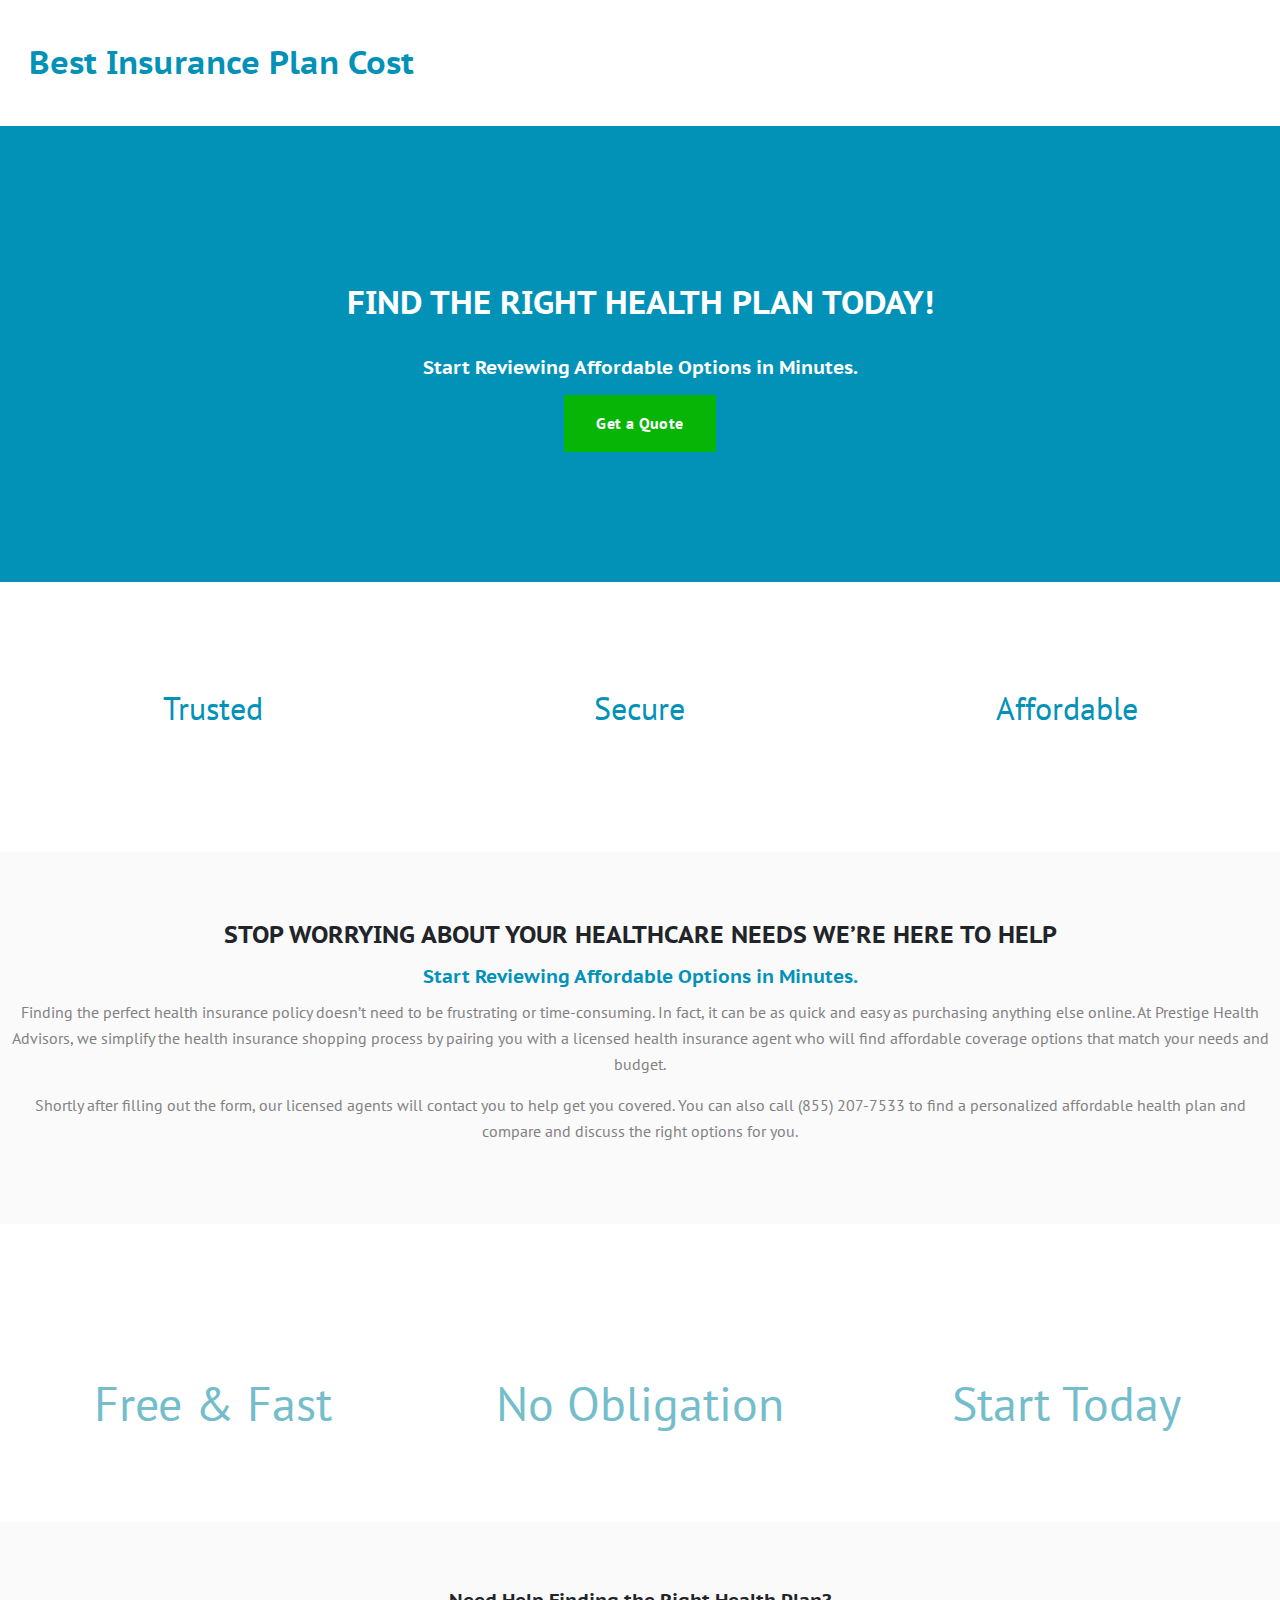
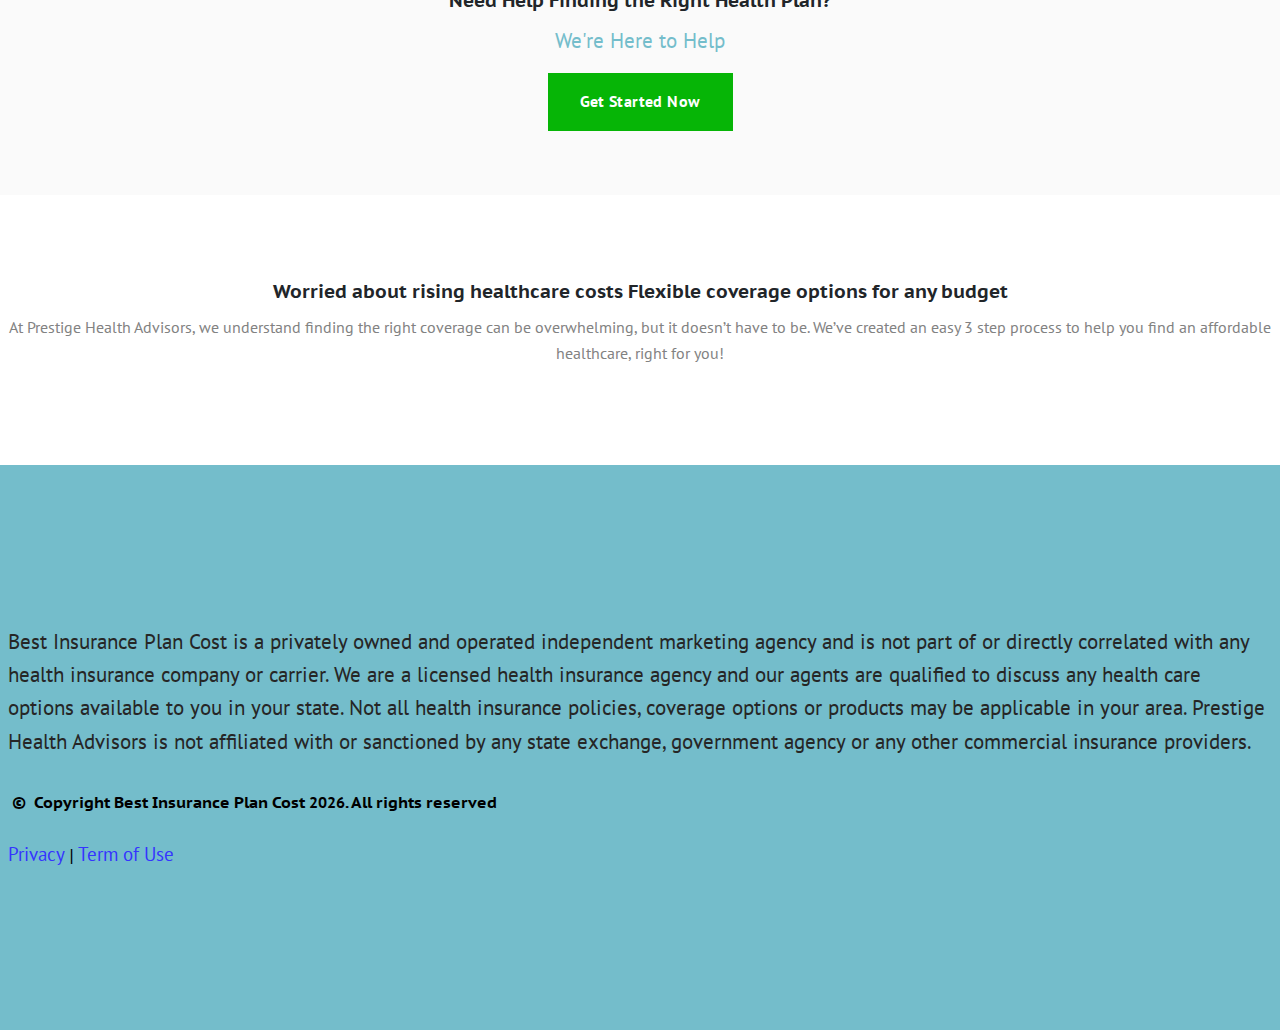
==== index.html @ 2aa94fde "add a new file" ====
<!DOCTYPE html>

<html lang="en">

<head>

    <meta charset="UTF-8">

    <meta name="viewport" content="width=device-width, initial-scale=1.0">

    <meta http-equiv="X-UA-Compatible" content="IE=edge">

    <meta name="author" content="Best Insurance Plan Cost ">

    <meta name="description"
        content="bestinsuranceplancost.com help individuals to find great online insurance quotes an affordable price">

    <title>Best Insurance Plan Cost | Home</title>

    <!-- Google fonts -->
    <link href="https://fonts.googleapis.com/css?family=PT+Sans|PT+Sans+Caption|PT+Serif" rel="stylesheet">

    <!-- Fontawesome -->
    <link rel="stylesheet" href="https://use.fontawesome.com/releases/v5.8.1/css/all.css"
        integrity="sha384-50oBUHEmvpQ+1lW4y57PTFmhCaXp0ML5d60M1M7uH2+nqUivzIebhndOJK28anvf" crossorigin="anonymous">

    <!-- UI3 -->
    <link rel="stylesheet" href="css/ui3-1.0.min.css">

    <!-- Styles -->
    <link rel="stylesheet" href="css/stylesheet.css">

</head>

<body id="site">

    <main id="page">

        <header id="header">
            <nav id="navbar-simple" class="flex-space-between"></nav>
        </header>

        <section class="section padd-128 deep-quaternary text-white">
            <div class="grid set-cols-1">
                <div class="column center-vertical-around min-height-200">
                    <h1>FIND THE RIGHT HEALTH PLAN TODAY!</h1>
                    <h3>Start Reviewing Affordable Options in Minutes.</h3>
                    <a class="button deep-green text-white" href="https://mystifying-hodgkin-910950.netlify.com/">Get a
                        Quote</a>
                </div>
            </div>
        </section>


        <section class="section">
            <div class="grid set-cols-3 text-quaternary">
                <div class="column flex-center 2em"><p><i class="fas fa-handshake"></i> Trusted</p></div>
                <div class="column flex-center 2em"><p><i class="fas fa-lock"></i> Secure</p></div>
                <div class="column flex-center 2em"> <p><i class="fas fa-dollar-sign"></i> Affordable</p></div>
            </div>
        </section>

        <section class="section deep-tertiary padd-64">
            <div class="grid set-cols-3">

                <div class="column fullrow homeheadline">
                    <h2>STOP WORRYING ABOUT YOUR HEALTHCARE NEEDS WE’RE HERE TO HELP</h2>
                    <h3 class="text-quaternary">Start Reviewing Affordable Options in Minutes.</h3>
                    <p class="regular-text">Finding the perfect health insurance policy doesn’t need to be frustrating
                        or time-consuming. In fact, it can be as quick and easy as purchasing anything else online. At
                        Prestige Health Advisors, we simplify the health insurance shopping process by pairing you with
                        a licensed health insurance agent who will find affordable coverage options that match your
                        needs and budget.</p>
                    <p class="regular-text">Shortly after filling out the form, our licensed agents will contact you to
                        help get you covered. You can also call (855) 207-7533 to find a personalized affordable health
                        plan and compare and discuss the right options for you.</p>
                </div>

            </div>
        </section>

        <section class="section">
            <div class="grid set-cols-3 text-primary">

                <div class="column center-vertical-between 3em"><p><i class="fas fa-hand-holding-usd"></i> <br> Free & Fast</p></div>
                <div class="column center-vertical-between 3em"><p><i class="far fa-thumbs-up"></i> <br> No Obligation </p></div>
                <div class="column center-vertical-between 3em"><p><i class="fas fa-calendar-alt"></i> <br> Start Today </p></div>

            </div>
        </section>



        <section class="section deep-tertiary">
            <div class="grid">
                <div class="column center-vertical-between">
                    <h3>Need Help Finding the Right Health Plan?</h3>
                    <p class="lead-text text-primary">We're Here to Help</p>
                    <a class="button deep-green text-white" href="https://mystifying-hodgkin-910950.netlify.com/">Get
                        Started Now</a>
                </div>
            </div>
        </section>


        <section class="section">
            <div class="grid">
                <div class="column center-vertical-between">
                    <h3>Worried about rising healthcare costs
                        Flexible coverage options for any budget</h3>
                    <p class="regular-text">At Prestige Health Advisors, we understand finding the right coverage can be
                        overwhelming, but it doesn’t have to be. We’ve created an easy 3 step process to help you find
                        an affordable healthcare, right for you!</p>
                </div>
            </div>
        </section>

    </main>

    <footer class="deep-primary">
        <div id="footer"></div>
    </footer>

    <script src="js/app.js"></script>

</body>

</html>
---- css/ui3-1.0.min.css ----
@import url('default.css');



:root {
    --primary: #0522ff;
    --secondary: #262626;
    --tertiary: #fafafa;
    --quaternary: #bbbbbb;

	--border: #d8d8d8;
	--outline: #0a95ff97;
    --shadow: 0 1px 3px rgba(0, 0, 0, 0.12), 0 1px 2px rgba(0, 0, 0, 0.24);

    --dark-trans: #000;
    --dark-trans: rgb(0, 0, 0.99);
    --dark-trans: rgba(0, 0, 0, 0.75);
    --light-trans: #fff;
    --light-trans: rgb(255, 255, 255);
    --light-trans: rgba(255, 255, 255, 0.75);

    --text-dark: #000;
    --text-color: #2b2b2b;
    --text-light: #6a6a6a;

    --lightgray: #838383;
    --darkgray: #8C8C8C;

    --gray: gray;
    --black: black;
    --white: white;
    --silver: silver;
    --red: red;
    --green: rgb(6, 181, 6);
    --blue: blue;
    --orange: orange;
    --yellow: yellow;
    --indigo: indigo;
    --fuchsia: fuchsia;
    --cyan: cyan;
    --aqua: aqua;
    --aquamarine: aquamarine;

    --pt-sans: 'PT Sans', sans-serif;
    --pt-sans-caption: 'PT Sans Caption', sans-serif;

    --page-max-width: 1024px;

    --seo-page-title-color:#000;

    --header-background:#fafafa;
    --header-text-color:#000;
    --navbar-background::#fafafa;
    --navbar-text-color:#000;
    --footer-background::#fafafa;
	--footer-text-color:#000;
	
}



*,
*::after,
*::before {
    -webkit-box-sizing: border-box;
    box-sizing: border-box;
}

html {
    font-size: 16px;
    font-family: sans-serif;
    line-height: 1.15;
    -webkit-text-size-adjust: 100%;
    -ms-text-size-adjust: 100%;
    -ms-overflow-style: scrollbar;
    overflow-x: hidden;
    -webkit-tap-highlight-color: transparent;
}

body {
    margin: 0;
    padding: 0;
    line-height: 1.6;
    font-weight: 100;
    text-rendering: optimizeLegibility;
    -webkit-font-smoothing: antialiased;
    -moz-osx-font-smoothing: grayscale;
}

p,
a,
ul,
li,
span {
    font-family: var(--pt-sans)!important;
}

h1,
h2,
h3,
h4,
h5,
h6 {
    font-family: var(--pt-sans-caption)!important;
}

img {
    max-width: 100%;
    height: auto;
}

a {
    color: #3434ff;
    font-size: 1.2em;
}

a:hover {
    opacity: 0.7;
    text-decoration: none !important;
}

ul {
    margin: 0;
    padding: 0;
    list-style: none;
}

a.brand ,
a.brand > * {
    color:var(--primary) !important;
}




.band span {
	padding: 0;
	margin: 0;
	line-height:56px !important; 
}

.band {
	max-width: var(--page-max-width);
	margin: auto;
	width: 100% !important;
}



[class*="deep-img"],
[class*="deep-both"] {
    height: 100%;
    background-repeat: no-repeat;
    background-size: cover;
    background-position: right center;

    --bg-gradient-1: #0F2027;
    --bg-gradient-1: -webkit-linear-gradient(to right, rgba(44, 83, 100, 0.55), rgba(32, 58, 67, 0.52), rgba(15, 32, 39, 0.54));
    --bg-gradient-1: linear-gradient(to right, rgba(44, 83, 100, 0.53), rgba(32, 58, 67, 0.53), rgba(15, 32, 39, 0.56));

    --bg-gradient-2: #000000;
    --bg-gradient-2: -webkit-linear-gradient(to right, rgba(15, 155, 15, 0.63), rgba(0, 0, 0, 0.34));
    --bg-gradient-2: linear-gradient(to right, rgba(15, 155, 15, 0.63), rgba(0, 0, 0, 0.61));

    --bg-gradient-3: #44A08D;
    --bg-gradient-3: -webkit-linear-gradient(to right, rgba(9, 54, 55, 0.66), rgba(68, 160, 141, 0.44));
    --bg-gradient-3: linear-gradient(to right, rgba(9, 54, 55, 0.58), rgba(68, 160, 141, 0.63));

    --bg-gradient-4: #c21500;
    --bg-gradient-4: -webkit-linear-gradient(to right, rgba(255, 197, 0, 0.62), rgba(194, 21, 0, 0.54));
    --bg-gradient-4: linear-gradient(to right, rgba(255, 197, 0, 0.61), rgba(194, 21, 0, 0.59));

    --bg-gradient-5: #4776E6;
    --bg-gradient-5: -webkit-linear-gradient(to right, rgba(142, 84, 233, 0.6), rgba(71, 118, 230, 0.56));
    --bg-gradient-5: linear-gradient(to right, rgba(142, 84, 233, 0.6), rgba(71, 118, 230, 0.58));

    --bg-gradient-6: #0F2027;
    --bg-gradient-6: -webkit-linear-gradient(to right, rgba(6, 54, 80, 0.72), rgba(10, 72, 48, 0.7), rgba(5, 28, 80, 0.77));
    --bg-gradient-6: linear-gradient(to right, rgba(14, 50, 85, 0.78), rgba(8, 92, 69, 0.81), rgba(18, 19, 25, 0.72));

    --bg-gradient-7: #000;
    --bg-gradient-7: -webkit-linear-gradient(to right, rgba(0, 0, 0, 0.72), rgba(1, 7, 10, 0.71), rgba(0, 0, 0, 0.77));
    --bg-gradient-7: linear-gradient(to right, rgba(0, 1, 2, 0.78), rgba(0, 0, 0, 0.81), rgba(5, 6, 13, 0.72));

}








[class*="cmp"].layout-start {
    /* border: 2px solid red; */
    --insert-align-items: start;
}


[class*="cmp"][class*="center-items"] {
    --insert-display: flex;
    --insert-justify-content: center;
    --insert-align-items: center;
    --insert-flex-direction: column;
    --insert-text-align: center;
}


[class*="cmp"][class*="menu-start"] {
    --insert-display: flex;
    --insert-justify-content: start;
    --insert-align-items: start;
    --insert-flex-direction: row;
	--insert-text-align: start;
	--insert-width: 100%;
	--a-margin: 8px;
}




[class*="flex"] {
	display: flex;
	align-items: center;
}


[class*="center-around"] {
	justify-content: space-around;
	align-items: center;
}
[class*="center-between"] {
	justify-content: space-between;
	align-items: center;
}
[class*="start-around"] {
	justify-content: space-around;
	align-items: start;
}
[class*="start-between"] {
	justify-content: space-between;
	align-items: start;
}




[class*="space-around"] {
    justify-content: space-around;
}
[class*="space-between"] {
    justify-content: space-between;
}






.start-vertical-around {
    display: -webkit-box;
    display: -ms-flexbox;
    display: flex;
	justify-content: space-around;
	align-items: flex-start;
    flex-direction: column;
}
.start-vertical-between {
    display: -webkit-box;
    display: -ms-flexbox;
    display: flex;
	justify-content: space-between;
	align-items: flex-start;
    flex-direction: column;
}
.center-vertical-between {
    display: -webkit-box;
    display: -ms-flexbox;
	display: flex;
	justify-content: space-between;
	align-items: center;
	flex-direction: column;
	text-align: center;
}
.center-vertical-around {
    display: -webkit-box;
    display: -ms-flexbox;
    display: flex;
	justify-content: space-around;
	align-items: center;
	flex-direction: column;
	text-align: center;
}


.max-vertical-between {
    display: -webkit-box;
    display: -ms-flexbox;
    display: flex;
    -webkit-box-pack: justify;
    -ms-flex-pack: justify;
    justify-content: space-between;
    -webkit-box-align: center;
    -ms-flex-align: center;
    align-items: center;
    -webkit-box-orient: vertical;
    -webkit-box-direction: normal;
    -ms-flex-direction: column;
    flex-direction: column;
    height: 100%;
    width: 100%;
    max-width: 100%;
}









.min-height-100 {
    min-height:100px !important;
}
.min-height-200 {
    min-height:200px !important;
}
.min-height-300 {
    min-height:300px !important;
}




[class*="gallery"] {
    display: grid !important;
}
[class*="gallery"][class*="2"] {
    grid-gap: 0.5em !important;
    grid-template-columns: 1fr 1fr !important;
}



/* header */
#header {
	background: var(--header-background)!important;
	display: -webkit-box;
	display: -ms-flexbox;
	display: flex;
	-webkit-box-pack: center;
	-ms-flex-pack: center;
	justify-content: center;
	-webkit-box-align: center;
	-ms-flex-align: center;
	align-items: center;

}
#header p,
#header i,
#header span,
#header h1,
#header h2,
#header h3,
#header h4{
	color:var(--header-text-color)!important;
}











/*
main classes
------------------------------------------------------------------------*/

[class*="section"] {
	margin: auto;
	padding: 64px 0px;
	height: 100%;
	width: 100%;
	max-width: 100%;
	display: -webkit-box;
	display: -ms-flexbox;
	display: flex;
	-webkit-box-pack: center;
	-ms-flex-pack: center;
	justify-content: center;
	-webkit-box-align: center;
	-ms-flex-align: center;
	align-items: center;
	min-height: 30vh;

}


[class*="section"].reset {
	margin: auto;
	padding: 32px 0px;
	height: 100%;
	min-height: auto;
	width: 100%;
	max-width: 100%;

}


/*

main classes and subclasses

------------------------------------------------------------------------  */

.padd-0 {
	padding: 0px 0px;
}

.padd-2 {
	padding: 2px 0px;
}

.padd-4 {
	padding: 4px 0px;
}

.padd-8 {
	padding: 8px 0px;
}

.padd-16 {
	padding: 16px 0px;
}

.padd-32 {
	padding: 32px 0px;
}

.padd-48 {
	padding: 48px 0px;
}

.padd-64 {
	padding: 64px 0px;
}

.padd-98 {
	padding: 98px 0px;
}

.padd-128 {
	padding: 128px 0px;
}

.padd-256 {
	padding: 256px 0px;
}


.min-height-100 {
	min-height: 100vh;
}

.min-height-90 {
	min-height: 100vh;
}

.min-height-80 {
	min-height: 80vh;
}

.min-height-70 {
	min-height: 70vh;
}

.min-height-60 {
	min-height: 60vh;
}

.min-height-50 {
	min-height: 50vh;
}


.max-width-768 {
	max-width: 768px;
}




.main-content {
	width: 100%;
	height: 100%;
}

@media only screen and (min-width: 768px) {
	.grid-sidebar {
		width: 100%;
		margin: auto;

		max-width: var(--page-max-width);
		display: grid;
		grid-gap: 32px;
		grid-template-columns: 1fr 300px;
	}

	.sidebar-content-sticky {
		position: -webkit-sticky;
		position: sticky;
		-webkit-box-ordinal-group: 2;
		-ms-flex-order: 1;
		order: 1;
		width: 300px;
		height: 50vh;
		top: 200px;
	}
}




























.menu-list {
    justify-content: space-between;
    display: flex;
    flex-direction: row;
    align-items: center;
    width: 100%;
    margin: auto;
    max-width: var(--page-max-width);
}


.menu-list.display-between {
     justify-content: space-between;
}
.menu-list.display-around {
     justify-content: space-around;
}





/* navbar */
[id*="navbar"] {
	width: 98%;
	margin: auto;
	max-width: var(--page-max-width);
}

[id*="navbar"] {
	padding: 1em;
}

[id*="navbar"] {
    color:var(--navbar-text-color);
}







b {
    font-weight: 800;
}



.seo-title {
    margin: 0;
    color:var(--seo-page-title-color);
    text-align: center;
}

.connect{
	opacity: 0;
	width: 0;
	height: 0;
	padding: 0;
	margin: 0;
}










.padding-16 {
    padding: 16px!important;
}
.padding-32 {
    padding: 32px!important;
}
.padding-64 {
    padding: 64px!important;
}
.padding-128 {
    padding: 128px!important;
}







.labels {
    border-radius: 8px;
    padding: 32px;
    border: 1px solid var(--border);
}











.headline {
    margin-bottom: 2em;
    text-align: center;
    grid-column: 1 / -1;
}



.is-fixed {
    background-attachment: fixed;
}




.title,
.fullrow {
    text-align: center;
    grid-column: 1 / -1;
}




.flex {
    display: -webkit-box;
    display: -ms-flexbox;
    display: flex;
}

.flex-center {
    display: -webkit-box;
    display: -ms-flexbox;
    display: flex;
    -webkit-box-pack: center;
    -ms-flex-pack: center;
    justify-content: center;
    -webkit-box-align: center;
    -ms-flex-align: center;
    align-items: center;
}





/* typography */

.lead-text {
font-weight: 300;
font-size: 1.3em;
color:#262626;
}
.regular-text {
	font-weight: 300;
	font-size: 1em;	
	color:#828282;
}

.text-center {
    text-align: center !important;
}
[class*="1em"] {
    font-size: 1em;
}

[class*="2em"] {
    font-size: 2em;
}

[class*="3em"] {
    font-size: 3em;
}

[class*="4em"] {
    font-size: 4em;
}

[class*="5em"] {
    font-size: 5em;
}

[class*="6em"] {
    font-size: 6em;
}

[class*="7em"] {
    font-size: 7em;
}

[class*="8em"] {
    font-size: 8em;
}




.listing {
    width: 100%;
}


.text-white {
    color: #fff !important;
}

.text-black {
    color: #000 !important;
}

.text-primary {
    color: var(--primary) !important;
}
.text-secondary {
    color: var(--secondary) !important;
}
.text-tertiary {
    color: var(--tertiary) !important;
}

.text-quaternary {
    color: var(--quaternary) !important;
}







/* footer */
footer {
    padding: 32px 0px;
    color: #000;
    background: var(--footer-background);

}
#footer {
	padding: 128px 0px;
    margin: auto;
    max-width: var(--page-max-width);
    color:var(--footer-text-color);
    width: 100%;
}

#footer h5 {
    margin: 16px 0;
    color:var(--footer-text-color);
    opacity: 9;
}

#footer ul.menu-list[class*="column"] {
    --insert-padding:1028px !important;
}

#footer ul.menu-list {
    max-width: var(--page-max-width);
    margin: 0;
    display: -webkit-box !important;
    display: -ms-flexbox !important;
    display: flex;
    width: 100%;
    grid-column: 1 / -1;
    -webkit-box-pack: justify;
    -ms-flex-pack: justify;
    -webkit-box-align: center;
    -ms-flex-align: center;
    align-items: center;
    justify-content: space-between;
}
#year {
    font-size: 16px;
    color:var(--footer-text-color);
}
*.copyright {
    font-size: 16px!important;
    color:var(--footer-text-color) !important;
}
*.copyright:before {
    font-size: 16px!important;
    color:var(--footer-text-color) !important;
    margin: 4px;
    content: ' \00A9'!important;
}









.deep-primary {
    background: var(--primary)!important;
}

.deep-secondary {
    background: var(--secondary)!important;
}

.deep-tertiary {
    background: var(--tertiary)!important;
}

.deep-quaternary {
    background: var(--quaternary)!important;
}

.deep-border {
    background: var(--border)!important;
}

.deep-gray {
    background: var(--gray)!important;
}

.deep-black {
    background: var(--black)!important;
}

.deep-white {
    background: var(--white)!important;
}

.deep-silver {
    background: var(--silver)!important;
}

.deep-red {
    background: var(--red)!important;
}

.deep-green {
    background: var(--green)!important;
}

.deep-blue {
    background: var(--blue)!important;
}

.deep-orange {
    background: var(--orange)!important;
}

.deep-yellow {
    background: var(--yellow)!important;
}
.deep-cayn {
    background: var(--cayn)!important;
}
.deep-aqua {
    background: var(--aqua)!important;
}
.deep-aquamarine {
    background: var(--aquamarine)!important;
}



[class*="deep-img-"].id {
    background-image: var(--bg-img-1);
}
[class*="deep-both-"].id {
    background-image: var(--bg-gradient-1), var(--bg-img-1);
}
[class*="deep-both"][class*="1"] {
    background-image: var(--bg-gradient-1), url('/img/img1.jpg');
}
[class*="deep-both"][class*="2"]{
    background-image: var(--bg-gradient-1), url('/img/img2.jpg') !important;
}
[class*="deep-both"][class*="3"]{
    background-image: var(--bg-gradient-1),url('/img/img3.jpg')!important;
}

button,
button[type="submit"],
input[type="submit"],
.button {
    line-height: 1.6;
    text-align: center;
    text-decoration: none;
    letter-spacing: 0.4px;
    font-weight: 700;
    font-size: 1em;
    outline: none;
    border: none;
    white-space: normal;
    background: var(--primary);
    color: #262626;
    text-transform: none;
    border-radius: 0;
    padding: 16px 32px;
}



button:hover,
button[type="submit"]:hover,
input[type="submit"]:hover,
.button:hover {
    background: var(--primary);
    opacity: 0.7;;
}

button:hover,
button[type="submit"]:hover,
input[type="submit"]:hover,
.button:hover {
    background: var(--primary);
}

button:active,
button[type="submit"]:active,
input[type="submit"]:active,
.button:active {
    outline: 6px solid var(--outline);
}

.is-large {
    width: 300px;
    margin: auto;
}


.link,
a.link {
    color: var(--primary)!important;
    outline: none;
    text-decoration: none;
}

.link:hover,
a.link:hover {
    outline: none;
    text-decoration: none;

}





[class*="list-format"] {
    display: flex; 
    content: space-around;
    align-items: center;
    flex-direction: column;
    min-height: auto;

    content: ' \2714';
    font-size: 16px;
    color: var(--black);

}

[class*="list-format-1"] {
    content: ' \2022';
}

[class*="list-format-2"] {
    content: ' \229A';
}

[class*="list-format-3"] {
    content: ' \22A1';
}

[class*="list-format-4"] {
    content: ' \25C9';
}

[class*="list-format-5"] {
    content: ' \25C8';
}



[class*="cmp"] ul.list-format,
[class*="cmp"] ul.list-format li {
    width: 100%;
    margin: 0;
    padding: 0;
    list-style: none;
}
[class*="cmp"] ul[class*="list-format"] li > *:before {
    content: ' \25C8';
    font-size: 1em;
    color: var(--primary);
    margin: 0px 6px 0px;
}






[class*="cmp"] {
    color: var(--insert-color);
    background: var(--insert-background) ;
    border: var(--insert-border);
    border-radius: var(--insert-border-radius);
    display: var(--insert-display);
    -webkit-box-pack: var(--insert-justify-content);
    -ms-flex-pack: var(--insert-justify-content);
    justify-content: var(--insert-justify-content);
    -webkit-box-align: var(--insert-align-items);
    -ms-flex-align: var(--insert-align-items);
    align-items: var(--insert-align-items);
    -ms-flex-item-align: var(--insert-align-self);
    align-self: var(--insert-align-self);
    -webkit-box-orient: vertical;
    -webkit-box-direction: normal;
    -ms-flex-direction: var(--insert-flex-direction);
    flex-direction: var(--insert-flex-direction);
    padding: var(--insert-padding);
    margin: var(--insert-margin);
    line-height: var(--insert-line-height);
    width: var(--insert-width);
    min-width: var(--insert-min-width);
    max-width: var(--insert-max-width);
    height: var(--insert-height);
    min-height: var(--insert-min-height);
    max-height: var(--insert-max-height);
    font-family: var(--insert-font-family);
    font-size: var(--insert-font-size);
    font-weight: var(--insert-font-weight);
    text-align: var(--insert-text-align);
    text-transform: var(--insert-text-transform);
    text-shadow: var(--insert-text-shadow);
    letter-spacing: var(--insert-letter-spacing);
    -webkit-box-shadow: var(--insert-box-shadow);
    box-shadow: var(--insert-box-shadow);

    --insert-color: inherit;
    --insert-background: inherit;
    --insert-border: inherit;
    --insert-border-radius: inherit;

    --insert-display: flex;
    --insert-justify-content:center;
    --insert-align-items: center;
    --insert-flex-direction: column;

    --insert-padding: inherit;
    --insert-margin: auto;
    --insert-line-height: inherit;
    --insert-width: inherit;
    --insert-max-width: 100%;
    --insert-min-width: inherit;
    --insert-height: auto;
    --insert-min-height: 100px;
    --insert-max-height: inherit;
    --insert-box-shadow: inherit;

    --insert-font-family: inherit;
    --insert-font-weight: inherit;
    --insert-text-align: inherit;
    --insert-text-transform: inherit;
    --insert-letter-spacing: inherit;

    --h1-color: inherit;
    --h1-padding: inherit;
    --h2-margin: 0px 0px 64px;
    --h1-line-height: 1.4;
    --h1-font-family: inherit;
    --h1-font-weight: 600;
    --h1-text-align: inherit;
    --h1-text-transform: inherit;
    --h1-text-shadow: inherit;
    --h1-letter-spacing: inherit;

    --h2-color: inherit;
    --h2-padding: inherit;
    --h2-margin: 0px 0px 8px;
    --h2-line-height: 1.4;
    --h2-font-family: inherit;
    --h2-font-weight: 400;
    --h2-text-align: inherit;
    --h2-text-transform: inherit;
    --h2-text-shadow: inherit;
    --h2-letter-spacing: inherit;

    --h3-color: inherit;
    --h3-padding: inherit;
    --h3-margin: inherit;
    --h3-line-height: 1.3;
    --h3-font-family: inherit;
    --h3-font-weight: inherit;
    --h3-text-align: inherit;
    --h3-text-transform: inherit;
    --h3-text-shadow: inherit;
    --h3-letter-spacing: inherit;

    --h4-display: block;
    --h4-color: inherit;
    --h4-padding: inherit;
    --h4-margin: inherit;
    --h4-line-height: 1.6;
    --h4-font-family: inherit;
    --h4-font-weight: 400;
    --h4-text-align: inherit;
    --h4-text-transform: inherit;
    --h4-text-shadow: inherit;
    --h4-letter-spacing: inherit;

    --h5-color: inherit;
    --h5-padding: inherit;
    --h5-margin: inherit;
    --h5-line-height: 1.6;
    --h5-font-family: inherit;
    --h5-font-weight: 100;
    --h5-text-align: inherit;
    --h5-text-transform: inherit;
    --h5-text-shadow: inherit;
    --h5-letter-spacing: inherit;

    --h6-color: inherit;
    --h6-padding: inherit;
    --h6-margin: inherit;
    --h6-line-height: 1.6;
    --h6-font-family: inherit;
    --h6-font-weight: 800;
    --h6-text-align: inherit;
    --h6-text-transform: inherit;
    --h6-text-shadow: inherit;
    --h6-letter-spacing: inherit;

    --p-color: inherit;
    --p-background: inherit;
    --p-border: inherit;
    --p-border-radius: inherit;
    --p-width: inherit;
    --p-padding: inherit;
    --p-margin: inherit;
    --p-line-height: 1.6;
    --p-font-family: inherit;
    --p-font-weight: 300;
    --p-text-align: inherit;
    --p-text-transform: inherit;
    --p-text-shadow: inherit;
    --p-letter-spacing: inherit;

    --span-color: inherit;
    --span-font-weight: inherit;
    --span-text-transform: inherit;
    --span-text-shadow: inherit;

    --img-object-fit: cover;
    --img-height: auto;
    --img-width: 100%;
    --img-max-width: 100%;
    --img-padding: 0px;
    --img-margin: 0px;
    --img-border: none;
    --img-border-radius: 0px;
    --img-box-shadow: none;

    --fa-color: var(--primary);
    --fa-background: inherit;
    --fa-border: inherit;
    --fa-border-radius: inherit;
    --fa-font-size: 1em;
    --fa-width: 100%;
    --fa-padding: inherit;
    --fa-margin: inherit;
    --fa-order: inherit;
    --fa-text-align: none;
    --fa-text-shadow: none;
    --fa-filter: none;
    --fa-opacity: 1;
    --fa-box-shadow: inherit;
    --fa-text-shadow: inherit;

    --a-margin: inherit;
    --a-line-height: 1;
    --a-color: inherit;
    --a-box-shadow: inherit;

    --list-content: ' \2714';
    --list-color: var(--white);
}

@media all and (min-width: 768px) {
    [class*="cmp"] {
        --insert-max-width: 100%;

    }
}



/*

column

------------------------------------------------------------------------  */
[class*="cmp"] h1 {
    color: var(--h1-color);
    background: var(--h1-background);
    border: var(--h1-border);
    padding: var(--h1-padding);
    margin: var(--h1-margin);
    line-height: var(--h1-line-height);
    font-family: var(--h1-font-family);
    font-size: var(--h1-font-size);
    font-weight: var(--h1-font-weight);
    text-align: var(--h1-text-align);
    text-transform: var(--h1-text-transform);
    text-shadow: var(--h1-text-shadow);
    letter-spacing: var(--h1-letter-spacing);
}

[class*="cmp"] h2 {
    color: var(--h2-color);
    background: var(--h2-background);
    border: var(--h2-border);
    padding: var(--h2-padding);
    margin: var(--h2-margin);
    line-height: var(--h2-line-height);
    font-family: var(--h2-font-family);
    font-size: var(--h2-font-size);
    font-weight: var(--h2-font-weight);
    text-align: var(--h2-text-align);
    text-transform: var(--h2-text-transform);
    text-shadow: var(--h2-text-shadow);
    letter-spacing: var(--h2-letter-spacing);
}

[class*="cmp"] h3 {
    color: var(--h3-color);
    background: var(--h3-background);
    border: var(--h3-border);
    padding: var(--h3-padding);
    margin: var(--h3-margin);
    line-height: var(--h3-line-height);
    font-family: var(--h3-font-family);
    font-size: var(--h3-font-size);
    font-weight: var(--h3-font-weight);
    text-align: var(--h3-text-align);
    text-transform: var(--h3-text-transform);
    text-shadow: var(--h3-text-shadow);
    letter-spacing: var(--h3-letter-spacing);
}

[class*="cmp"] h4 {
    display: var(--h4-display);
    color: var(--h4-color);
    background: var(--h4-background);
    border: var(--h4-border);
    padding: var(--h4-padding);
    margin: var(--h4-margin);
    line-height: var(--h4-line-height);
    font-family: var(--h4-font-family);
    font-size: var(--h4-font-size);
    font-weight: var(--h4-font-weight);
    text-align: var(--h4-text-align);
    text-transform: var(--h4-text-transform);
    text-shadow: var(--h4-text-shadow);
    letter-spacing: var(--h4-letter-spacing);
}

[class*="cmp"] h5 {
    color: var(--h5-color);
    background: var(--h5-background);
    border: var(--h5-border);
    padding: var(--h5-padding);
    margin: var(--h5-margin);
    line-height: var(--h5-line-height);
    font-family: var(--h5-font-family);
    font-size: var(--h5-font-size);
    font-weight: var(--h5-font-weight);
    text-align: var(--h5-text-align);
    text-transform: var(--h5-text-transform);
    text-shadow: var(--h5-text-shadow);
    letter-spacing: var(--h5-letter-spacing);
}

[class*="cmp"] h6 {
    color: var(--h6-color);
    background: var(--h6-background);
    border: var(--h6-border);
    padding: var(--h6-padding);
    margin: var(--h6-margin);
    line-height: var(--h6-line-height);
    font-family: var(--h6-font-family);
    font-size: var(--h6-font-size);
    font-weight: var(--h6-font-weight);
    text-align: var(--h6-text-align);
    text-transform: var(--h6-text-transform);
    text-shadow: var(--h6-text-shadow);
    letter-spacing: var(--h6-letter-spacing);
}

[class*="cmp"] p {
    color: var(--p-color);
    background: var(--p-background);
    border: var(--p-border);
    border-radius: var(--p-border-radius);
    padding: var(--p-padding);
    margin: var(--p-margin);
    width: var(--p-width);
    line-height: var(--p-line-height);
    font-family: var(--p-font-family);
    font-size: var(--p-font-size);
    font-weight: var(--p-font-weight);
    text-align: var(--p-text-align);
    text-transform: var(--p-text-transform);
    text-shadow: var(--p-text-shadow);
    letter-spacing: var(--p-letter-spacing);
}

[class*="cmp"] span {
    color: var(--span-color);
    font-size: var(--span-font-size);
    font-weight: var(--span-font-weight);
    text-transform: var(--span-text-transform);
    text-shadow: var(--span-text-shadow);
}

[class*="cmp"] img {
    -o-object-fit: var(--img-object-fit);
    object-fit: var(--img-object-fit);
    height: var(--img-height);
    width: var(--img-width);
    max-width: var(--img-max-width);
    padding: var(--img-padding);
    margin: var(--img-margin);
    -webkit-box-shadow: var(--img-box-shadow);
    box-shadow: var(--img-box-shadow);
    border: var(--img-border);
    border-radius: var(--img-border-radius);

}

[class*="cmp"] i.fa,
[class*="cmp"] i.fas,
[class*="cmp"] i.far,
[class*="cmp"] i.fab {
    color: var(--fa-color);
    border: var(--fa-border);
    border-radius: var(--fa-border-radius);
    background: var(--fa-background);
    width: var(--fa-width);
    padding: var(--fa-padding);
    margin: var(--fa-margin);
    font-size: var(--fa-font-size);
    -webkit-box-ordinal-group: var(--fa-order);
    -ms-flex-order: var(--fa-order);
    order: var(--fa-order);
    /* text-shadow: var(--fa-text-shadow); */
    text-align: var(--fa-text-align);
    -webkit-filter: var(--fa-filter);
    filter: var(--fa-filter);
    opacity: var(--fa-opacity);
    -webkit-box-shadow: var(--fa-box-shadow);
    box-shadow: var(--fa-box-shadow);
}

[class*="cmp"] a {
    color: var(--a-color);
    margin: var(--a-margin);
    line-height: var(--a-line-height);
    -webkit-box-shadow: var(--a-box-shadow);
    box-shadow: var(--a-box-shadow);
}














/* Utilities */ 
.text-shadow {
	text-shadow: 1px 1px #000;
}

















/*

responsive text code !!!

------------------------------------------------------------------------  */

@media only screen and (max-width: 420px) {
    :root {
        --h1-font-size: 1.8rem !important;
        --h2-font-size: 1.6rem !important;
        --h3-font-size: 1.4rem !important;
        --h4-font-size: 1.2rem !important;
        --h5-font-size: 1rem !important;
        --h5-font-size: 1rem !important;
        --p-font-size: 1.1rem !important;
        --span-font-size: 1rem !important;
    }
}

@media only screen and (min-width: 420px) {
    :root {
        --h1-font-size: 1.8rem !important;
        --h2-font-size: 1.6rem !important;
        --h3-font-size: 1.4rem !important;
        --h4-font-size: 1.2rem !important;
        --h5-font-size: 1rem !important;
        --h6-font-size: 1rem !important;
        --p-font-size: 1.1rem !important;
        --span-font-size: 1rem !important;
    }
}

@media only screen and (min-width: 520px) {
    :root {
        --h1-font-size: 2.2rem !important;
        --h2-font-size: 2rem !important;
        --h3-font-size: 1.8rem !important;
        --h4-font-size: 1.6rem !important;
        --h5-font-size: 1.4rem !important;
        --h6-font-size: 1.2rem !important;
        --p-font-size: 1.1rem !important;
        --span-font-size: 1rem !important;
    }
}

@media only screen and (min-width: 620px) {
    :root {
        --h1-font-size: 2.6rem !important;
        --h2-font-size: 2.2rem !important;
        --h3-font-size: 2rem !important;
        --h4-font-size: 1.8rem !important;
        --h5-font-size: 1.6rem !important;
        --h6-font-size: 1.4rem !important;
        --p-font-size: 1.2rem !important;
        --span-font-size: 1rem !important;
    }
}

@media only screen and (min-width: 768px) {
    :root {
        --h1-font-size: 2.8rem !important;
        --h2-font-size: 2.4rem !important;
        --h3-font-size: 2rem !important;
        --h4-font-size: 1.6rem !important;
        --h5-font-size: 1.2rem !important;
        --h6-font-size: 1rem !important;
        --p-font-size: 1.3rem !important;
        --span-font-size: 1rem !important;
    }
}






.grid {
	--grid-padding: 0px 8px;
	--grid-margin: auto;
	--grid-background: transparent;
	--grid-border: none;
	--grid-border-radius: 0;
}

.grid {
	display: -ms-grid;
	display: grid;
	grid-gap: 1em;
	-ms-grid-columns: 1fr;
	grid-template-columns: 1fr;
	height: 100%;
	width: 100%;
	max-width: var(--page-max-width);
	padding: var(--grid-padding);
	margin: var(--grid-margin);
	background: var(--grid-background);
	border: var(--grid-border);
	border-radius: var(--grid-border-radius);
}










.set-width-1024 {
	max-width: 1024px;
}


.set-width-1268 {
	max-width: 1268px;
}


.set-width-1366 {
	max-width: 1366px;
}


.set-width-1600 {
	max-width: 1600px;
}

.set-width-75 {
	max-width: 75%;
}

.set-width-100 {
	max-width: 100%;
}



.set-gap-0 {
	grid-gap: 0px;
}

.set-gap-2 {
	grid-gap: 2px;
}

.set-gap-4 {
	grid-gap: 4px;
}

.set-gap-8 {
	grid-gap: 8px;
}

.set-gap-12 {
	grid-gap: 12px;
}

.set-gap-16 {
	grid-gap: 16px;
}

.set-gap-24 {
	grid-gap: 24px;
}

.set-gap-32 {
	grid-gap: 32px;
}

.set-gap-48 {
	grid-gap: 48px;
}

.set-gap-64 {
	grid-gap: 64px;
}

.set-gap-96 {
	grid-gap: 96px;
}

.set-gap-128 {
	grid-gap: 128px;
}

/*



css grid system | columns layouts



------------------------------------------------------------------------*/

/*
max-width 768px
--------------------------------  */

@media all and (max-width: 1024px) {

	.set-cols-1,
	.set-cols-2,
	.set-cols-3,
	.set-cols-4,
	.set-cols-5,
	.set-cols-6,
	.set-cols-7,
	.set-cols-8,
	.set-cols-9,
	.set-cols-10,
	.set-cols-11,
	.set-cols-12 {
		-ms-grid-columns: 1fr;
		grid-template-columns: 1fr;

	}

	.set-cols-2.set-svp-2,
	.set-cols-3.set-svp-2,
	.set-cols-4.set-svp-2,
	.set-cols-5.set-svp-2,
	.set-cols-6.set-svp-2,
	.set-cols-7.set-svp-2,
	.set-cols-8.set-svp-2,
	.set-cols-9.set-svp-2,
	.set-cols-10.set-svp-2,
	.set-cols-11.set-svp-2,
	.set-cols-12.set-svp-2 {
		-ms-grid-columns: (1fr)[2];
		grid-template-columns: repeat(2, 1fr);

	}

	.set-cols-2.set-svp-3,
	.set-cols-3.set-svp-3,
	.set-cols-4.set-svp-3,
	.set-cols-5.set-svp-3,
	.set-cols-6.set-svp-3,
	.set-cols-7.set-svp-3,
	.set-cols-8.set-svp-3,
	.set-cols-9.set-svp-3,
	.set-cols-10.set-svp-3,
	.set-cols-11.set-svp-3,
	.set-cols-12.set-svp-3 {
		-ms-grid-columns: (1fr)[3];
		grid-template-columns: repeat(3, 1fr);
	}

	.set-cols-2.set-svp-4,
	.set-cols-3.set-svp-4,
	.set-cols-4.set-svp-4,
	.set-cols-5.set-svp-4,
	.set-cols-6.set-svp-4,
	.set-cols-7.set-svp-4,
	.set-cols-8.set-svp-4,
	.set-cols-9.set-svp-4,
	.set-cols-10.set-svp-4,
	.set-cols-11.set-svp-4,
	.set-cols-12.set-svp-4 {
		-ms-grid-columns: (1fr)[4];
		grid-template-columns: repeat(4, 1fr);
	}

}

/* max-width 768px END */

/* min-width 768px [all 2 columns]
--------------------------------  */

@media all and (min-width: 768px) {

	.set-cols-2,
	.set-cols-5,
	.set-cols-6,
	.set-cols-8,
	.set-cols-9,
	.set-cols-10,
	.set-cols-11,
	.set-cols-12 {
		-ms-grid-columns: (1fr)[2];
		grid-template-columns: repeat(2, 1fr);

	}

	.set-cols-3 {
		-ms-grid-columns: (1fr)[3];
		grid-template-columns: repeat(3, 1fr);
	}

	.set-cols-4 {
		-ms-grid-columns: (1fr)[2];
		grid-template-columns: repeat(2, 1fr);
	}


	.set-cols-2.set-sizes-1s-1m,
	.set-cols-2.set-sizes-1s-1l,
	.set-cols-2.set-sizes-1m-1s,
	.set-cols-2.set-sizes-1m-1l,
	.set-cols-2.set-sizes-1l-1s,
	.set-cols-2.set-sizes-1l-1m,
	.set-cols-3.set-sizes-1s-1s-1m,
	.set-cols-3.set-sizes-1s-1s-1l,
	.set-cols-3.set-sizes-1s-1m-1s,
	.set-cols-3.set-sizes-1s-1m-1m,
	.set-cols-3.set-sizes-1s-1m-1l,
	.set-cols-3.set-sizes-1s-1l-1s,
	.set-cols-3.set-sizes-1s-1l-1m,
	.set-cols-3.set-sizes-1s-1l-1l,
	.set-cols-3.set-sizes-1m-1s-1s,
	.set-cols-3.set-sizes-1m-1s-1m,
	.set-cols-3.set-sizes-1m-1s-1l,
	.set-cols-3.set-sizes-1m-1m-1s,
	.set-cols-3.set-sizes-1m-1m-1l,
	.set-cols-3.set-sizes-1m-1l-1s,
	.set-cols-3.set-sizes-1m-1l-1m,
	.set-cols-3.set-sizes-1m-1l-1l,
	.set-cols-3.set-sizes-1l-1s-1s,
	.set-cols-3.set-sizes-1l-1s-1m,
	.set-cols-3.set-sizes-1l-1s-1l,
	.set-cols-3.set-sizes-1l-1m-1s,
	.set-cols-3.set-sizes-1l-1m-1m,
	.set-cols-3.set-sizes-1l-1m-1l,
	.set-cols-3.set-sizes-1l-1l-1s,
	.set-cols-3.set-sizes-1l-1l-1m,
	.set-cols-4.set-sizes-1s-1s-1s-1m,
	.set-cols-4.set-sizes-1s-1s-1s-1l,
	.set-cols-4.set-sizes-1s-1s-1m-1s,
	.set-cols-4.set-sizes-1s-1s-1m-1m,
	.set-cols-4.set-sizes-1s-1s-1m-1l,
	.set-cols-4.set-sizes-1s-1s-1l-1s,
	.set-cols-4.set-sizes-1s-1s-1l-1m,
	.set-cols-4.set-sizes-1s-1s-1l-1l,
	.set-cols-4.set-sizes-1s-1m-1s-1s,
	.set-cols-4.set-sizes-1s-1m-1s-1m,
	.set-cols-4.set-sizes-1s-1m-1s-1l,
	.set-cols-4.set-sizes-1s-1m-1m-1s,
	.set-cols-4.set-sizes-1s-1m-1m-1m,
	.set-cols-4.set-sizes-1s-1m-1m-1l,
	.set-cols-4.set-sizes-1s-1m-1l-1s,
	.set-cols-4.set-sizes-1s-1m-1l-1m,
	.set-cols-4.set-sizes-1s-1m-1l-1l,
	.set-cols-4.set-sizes-1s-1l-1s-1s,
	.set-cols-4.set-sizes-1s-1l-1s-1m,
	.set-cols-4.set-sizes-1s-1l-1s-1l,
	.set-cols-4.set-sizes-1s-1l-1m-1s,
	.set-cols-4.set-sizes-1s-1l-1m-1m,
	.set-cols-4.set-sizes-1s-1l-1m-1l,
	.set-cols-4.set-sizes-1s-1l-1l-1s,
	.set-cols-4.set-sizes-1s-1l-1l-1m,
	.set-cols-4.set-sizes-1s-1l-1l-1l,
	.set-cols-4.set-sizes-1m-1s-1s-1s,
	.set-cols-4.set-sizes-1m-1s-1s-1m,
	.set-cols-4.set-sizes-1m-1s-1s-1l,
	.set-cols-4.set-sizes-1m-1s-1m-1s,
	.set-cols-4.set-sizes-1m-1s-1m-1m,
	.set-cols-4.set-sizes-1m-1s-1m-1l,
	.set-cols-4.set-sizes-1m-1s-1l-1s,
	.set-cols-4.set-sizes-1m-1s-1l-1m,
	.set-cols-4.set-sizes-1m-1s-1l-1l,
	.set-cols-4.set-sizes-1m-1m-1s-1s,
	.set-cols-4.set-sizes-1m-1m-1s-1m,
	.set-cols-4.set-sizes-1m-1m-1s-1l,
	.set-cols-4.set-sizes-1m-1m-1m-1s,
	.set-cols-4.set-sizes-1m-1m-1m-1l,
	.set-cols-4.set-sizes-1m-1m-1l-1s,
	.set-cols-4.set-sizes-1m-1m-1l-1m,
	.set-cols-4.set-sizes-1m-1m-1l-1l,
	.set-cols-4.set-sizes-1m-1l-1s-1s,
	.set-cols-4.set-sizes-1m-1l-1s-1m,
	.set-cols-4.set-sizes-1m-1l-1s-1l,
	.set-cols-4.set-sizes-1m-1l-1m-1s,
	.set-cols-4.set-sizes-1m-1l-1m-1m,
	.set-cols-4.set-sizes-1m-1l-1m-1l,
	.set-cols-4.set-sizes-1m-1l-1l-1s,
	.set-cols-4.set-sizes-1m-1l-1l-1m,
	.set-cols-4.set-sizes-1m-1l-1l-1l,
	.set-cols-4.set-sizes-1l-1s-1s-1s,
	.set-cols-4.set-sizes-1l-1s-1s-1m,
	.set-cols-4.set-sizes-1l-1s-1s-1l,
	.set-cols-4.set-sizes-1l-1s-1m-1s,
	.set-cols-4.set-sizes-1l-1s-1m-1m,
	.set-cols-4.set-sizes-1l-1s-1m-1l,
	.set-cols-4.set-sizes-1l-1s-1l-1s,
	.set-cols-4.set-sizes-1l-1s-1l-1m,
	.set-cols-4.set-sizes-1l-1s-1l-1l,
	.set-cols-4.set-sizes-1l-1m-1s-1s,
	.set-cols-4.set-sizes-1l-1m-1s-1m,
	.set-cols-4.set-sizes-1l-1m-1s-1l,
	.set-cols-4.set-sizes-1l-1m-1m-1s,
	.set-cols-4.set-sizes-1l-1m-1m-1m,
	.set-cols-4.set-sizes-1l-1m-1m-1l,
	.set-cols-4.set-sizes-1l-1m-1l-1s,
	.set-cols-4.set-sizes-1l-1m-1l-1m,
	.set-cols-4.set-sizes-1l-1m-1l-1l,
	.set-cols-4.set-sizes-1l-1l-1s-1s,
	.set-cols-4.set-sizes-1l-1l-1s-1m,
	.set-cols-4.set-sizes-1l-1l-1s-1l,
	.set-cols-4.set-sizes-1l-1l-1m-1s,
	.set-cols-4.set-sizes-1l-1l-1m-1m,
	.set-cols-4.set-sizes-1l-1l-1m-1l,
	.set-cols-4.set-sizes-1l-1l-1l-1s,
	.set-cols-4.set-sizes-1l-1l-1l-1m {
		-ms-grid-columns: (1fr)[2];
		grid-template-columns: repeat(2, 1fr);
	}

}




/* min-width 1024px
--------------------------------  */

@media all and (min-width: 1024px) {

	.set-cols-3,
	.set-cols-6,
	.set-cols-12 {
		-ms-grid-columns: (1fr)[3];
		grid-template-columns: repeat(3, 1fr);
	}

	.set-cols-4,
	.set-cols-8 {
		-ms-grid-columns: (1fr)[4];
		grid-template-columns: repeat(4, 1fr);
	}

	.set-cols-5,
	.set-cols-9,
	.set-cols-10,
	.set-cols-11 {
		-ms-grid-columns: (1fr)[5];
		grid-template-columns: repeat(5, 1fr);
	}

	.set-cols-2.set-sizes-1s-1m {
		-ms-grid-columns: 1fr 2fr;
		grid-template-columns: 1fr 2fr;
	}

	.set-cols-2.set-sizes-1s-1l {
		-ms-grid-columns: 1fr 3fr;
		grid-template-columns: 1fr 3fr;
	}

	.set-cols-2.set-sizes-1m-1s {
		-ms-grid-columns: 2fr 1fr;
		grid-template-columns: 2fr 1fr;
	}

	.set-cols-2.set-sizes-1m-1l {
		-ms-grid-columns: 2fr 3fr;
		grid-template-columns: 2fr 3fr;
	}

	.set-cols-2.set-sizes-1l-1s {
		-ms-grid-columns: 3fr 1fr;
		grid-template-columns: 3fr 1fr;
	}

	.set-cols-2.set-sizes-1l-1m {
		-ms-grid-columns: 3fr 2fr;
		grid-template-columns: 3fr 2fr;
	}

	.set-cols-3.set-sizes-1s-1s-1m {
		-ms-grid-columns: 1fr 1fr 2fr;
		grid-template-columns: 1fr 1fr 2fr;
	}

	.set-cols-3.set-sizes-1s-1s-1l {
		-ms-grid-columns: 1fr 1fr 3fr;
		grid-template-columns: 1fr 1fr 3fr;
	}

	.set-cols-3.set-sizes-1s-1m-1s {
		-ms-grid-columns: 1fr 2fr 1fr;
		grid-template-columns: 1fr 2fr 1fr;
	}

	.set-cols-3.set-sizes-1s-1m-1m {
		-ms-grid-columns: 1fr 2fr 2fr;
		grid-template-columns: 1fr 2fr 2fr;
	}

	.set-cols-3.set-sizes-1s-1m-1l {
		-ms-grid-columns: 1fr 2fr 3fr;
		grid-template-columns: 1fr 2fr 3fr;
	}

	.set-cols-3.set-sizes-1s-1l-1s {
		-ms-grid-columns: 1fr 3fr 1fr;
		grid-template-columns: 1fr 3fr 1fr;
	}

	.set-cols-3.set-sizes-1s-1l-1m {
		-ms-grid-columns: 1fr 3fr 2fr;
		grid-template-columns: 1fr 3fr 2fr;
	}

	.set-cols-3.set-sizes-1s-1l-1l {
		-ms-grid-columns: 1fr 3fr 3fr;
		grid-template-columns: 1fr 3fr 3fr;
	}

	.set-cols-3.set-sizes-1m-1s-1s {
		-ms-grid-columns: 2fr 1fr 1fr;
		grid-template-columns: 2fr 1fr 1fr;
	}

	.set-cols-3.set-sizes-1m-1s-1m {
		-ms-grid-columns: 2fr 1fr 2fr;
		grid-template-columns: 2fr 1fr 2fr;
	}

	.set-cols-3.set-sizes-1m-1s-1l {
		-ms-grid-columns: 2fr 1fr 3fr;
		grid-template-columns: 2fr 1fr 3fr;
	}

	.set-cols-3.set-sizes-1m-1m-1s {
		-ms-grid-columns: 2fr 2fr 1fr;
		grid-template-columns: 2fr 2fr 1fr;
	}

	.set-cols-3.set-sizes-1m-1m-1l {
		-ms-grid-columns: 2fr 2fr 3fr;
		grid-template-columns: 2fr 2fr 3fr;
	}

	.set-cols-3.set-sizes-1m-1l-1s {
		-ms-grid-columns: 2fr 3fr 1fr;
		grid-template-columns: 2fr 3fr 1fr;
	}

	.set-cols-3.set-sizes-1m-1l-1m {
		-ms-grid-columns: 2fr 3fr 2fr;
		grid-template-columns: 2fr 3fr 2fr;
	}

	.set-cols-3.set-sizes-1m-1l-1l {
		-ms-grid-columns: 2fr 3fr 3fr;
		grid-template-columns: 2fr 3fr 3fr;
	}

	.set-cols-3.set-sizes-1l-1s-1s {
		-ms-grid-columns: 3fr 1fr 1fr;
		grid-template-columns: 3fr 1fr 1fr;
	}

	.set-cols-3.set-sizes-1l-1s-1m {
		-ms-grid-columns: 3fr 1fr 2fr;
		grid-template-columns: 3fr 1fr 2fr;
	}

	.set-cols-3.set-sizes-1l-1s-1l {
		-ms-grid-columns: 3fr 1fr 3fr;
		grid-template-columns: 3fr 1fr 3fr;
	}

	.set-cols-3.set-sizes-1l-1m-1s {
		-ms-grid-columns: 3fr 2fr 1fr;
		grid-template-columns: 3fr 2fr 1fr;
	}

	.set-cols-3.set-sizes-1l-1m-1m {
		-ms-grid-columns: 3fr 2fr 2fr;
		grid-template-columns: 3fr 2fr 2fr;
	}

	.set-cols-3.set-sizes-1l-1m-1l {
		-ms-grid-columns: 3fr 2fr 3fr;
		grid-template-columns: 3fr 2fr 3fr;
	}

	.set-cols-3.set-sizes-1l-1l-1s {
		-ms-grid-columns: 3fr 3fr 1fr;
		grid-template-columns: 3fr 3fr 1fr;
	}

	.set-cols-3.set-sizes-1l-1l-1m {
		-ms-grid-columns: 3fr 3fr 2fr;
		grid-template-columns: 3fr 3fr 2fr;
	}

	.set-cols-4.set-sizes-1s-1s-1s-1m {
		-ms-grid-columns: 1fr 1fr 1fr 2fr;
		grid-template-columns: 1fr 1fr 1fr 2fr;
	}

	.set-cols-4.set-sizes-1s-1s-1s-1l {
		-ms-grid-columns: 1fr 1fr 1fr 3fr;
		grid-template-columns: 1fr 1fr 1fr 3fr;
	}

	.set-cols-4.set-sizes-1s-1s-1m-1s {
		-ms-grid-columns: 1fr 1fr 2fr 1fr;
		grid-template-columns: 1fr 1fr 2fr 1fr;
	}

	.set-cols-4.set-sizes-1s-1s-1m-1m {
		-ms-grid-columns: 1fr 1fr 2fr 2fr;
		grid-template-columns: 1fr 1fr 2fr 2fr;
	}

	.set-cols-4.set-sizes-1s-1s-1m-1l {
		-ms-grid-columns: 1fr 1fr 2fr 3fr;
		grid-template-columns: 1fr 1fr 2fr 3fr;
	}

	.set-cols-4.set-sizes-1s-1s-1l-1s {
		-ms-grid-columns: 1fr 1fr 3fr 1fr;
		grid-template-columns: 1fr 1fr 3fr 1fr;
	}

	.set-cols-4.set-sizes-1s-1s-1l-1m {
		-ms-grid-columns: 1fr 1fr 3fr 2fr;
		grid-template-columns: 1fr 1fr 3fr 2fr;
	}

	.set-cols-4.set-sizes-1s-1s-1l-1l {
		-ms-grid-columns: 1fr 1fr 3fr 3fr;
		grid-template-columns: 1fr 1fr 3fr 3fr;
	}

	.set-cols-4.set-sizes-1s-1m-1s-1s {
		-ms-grid-columns: 1fr 2fr 1fr 1fr;
		grid-template-columns: 1fr 2fr 1fr 1fr;
	}

	.set-cols-4.set-sizes-1s-1m-1s-1m {
		-ms-grid-columns: 1fr 2fr 1fr 2fr;
		grid-template-columns: 1fr 2fr 1fr 2fr;
	}

	.set-cols-4.set-sizes-1s-1m-1s-1l {
		-ms-grid-columns: 1fr 2fr 1fr 3fr;
		grid-template-columns: 1fr 2fr 1fr 3fr;
	}

	.set-cols-4.set-sizes-1s-1m-1m-1s {
		-ms-grid-columns: 1fr 2fr 2fr 1fr;
		grid-template-columns: 1fr 2fr 2fr 1fr;
	}

	.set-cols-4.set-sizes-1s-1m-1m-1m {
		-ms-grid-columns: 1fr 2fr 2fr 2fr;
		grid-template-columns: 1fr 2fr 2fr 2fr;
	}

	.set-cols-4.set-sizes-1s-1m-1m-1l {
		-ms-grid-columns: 1fr 2fr 2fr 3fr;
		grid-template-columns: 1fr 2fr 2fr 3fr;
	}

	.set-cols-4.set-sizes-1s-1m-1l-1s {
		-ms-grid-columns: 1fr 2fr 3fr 1fr;
		grid-template-columns: 1fr 2fr 3fr 1fr;
	}

	.set-cols-4.set-sizes-1s-1m-1l-1m {
		-ms-grid-columns: 1fr 2fr 3fr 2fr;
		grid-template-columns: 1fr 2fr 3fr 2fr;
	}

	.set-cols-4.set-sizes-1s-1m-1l-1l {
		-ms-grid-columns: 1fr 2fr 3fr 3fr;
		grid-template-columns: 1fr 2fr 3fr 3fr;
	}

	.set-cols-4.set-sizes-1s-1l-1s-1s {
		-ms-grid-columns: 1fr 3fr 1fr 1fr;
		grid-template-columns: 1fr 3fr 1fr 1fr;
	}

	.set-cols-4.set-sizes-1s-1l-1s-1m {
		-ms-grid-columns: 1fr 3fr 1fr 2fr;
		grid-template-columns: 1fr 3fr 1fr 2fr;
	}

	.set-cols-4.set-sizes-1s-1l-1s-1l {
		-ms-grid-columns: 1fr 3fr 1fr 3fr;
		grid-template-columns: 1fr 3fr 1fr 3fr;
	}

	.set-cols-4.set-sizes-1s-1l-1m-1s {
		-ms-grid-columns: 1fr 3fr 2fr 1fr;
		grid-template-columns: 1fr 3fr 2fr 1fr;
	}

	.set-cols-4.set-sizes-1s-1l-1m-1m {
		-ms-grid-columns: 1fr 3fr 2fr 2fr;
		grid-template-columns: 1fr 3fr 2fr 2fr;
	}

	.set-cols-4.set-sizes-1s-1l-1m-1l {
		-ms-grid-columns: 1fr 3fr 2fr 3fr;
		grid-template-columns: 1fr 3fr 2fr 3fr;
	}

	.set-cols-4.set-sizes-1s-1l-1l-1s {
		-ms-grid-columns: 1fr 3fr 3fr 1fr;
		grid-template-columns: 1fr 3fr 3fr 1fr;
	}

	.set-cols-4.set-sizes-1s-1l-1l-1m {
		-ms-grid-columns: 1fr 3fr 3fr 2fr;
		grid-template-columns: 1fr 3fr 3fr 2fr;
	}

	.set-cols-4.set-sizes-1s-1l-1l-1l {
		-ms-grid-columns: 1fr 3fr 3fr 3fr;
		grid-template-columns: 1fr 3fr 3fr 3fr;
	}

	.set-cols-4.set-sizes-1m-1s-1s-1s {
		-ms-grid-columns: 2fr 1fr 1fr 1fr;
		grid-template-columns: 2fr 1fr 1fr 1fr;
	}

	.set-cols-4.set-sizes-1m-1s-1s-1m {
		-ms-grid-columns: 2fr 1fr 1fr 2fr;
		grid-template-columns: 2fr 1fr 1fr 2fr;
	}

	.set-cols-4.set-sizes-1m-1s-1s-1l {
		-ms-grid-columns: 2fr 1fr 1fr 3fr;
		grid-template-columns: 2fr 1fr 1fr 3fr;
	}

	.set-cols-4.set-sizes-1m-1s-1m-1s {
		-ms-grid-columns: 2fr 1fr 2fr 1fr;
		grid-template-columns: 2fr 1fr 2fr 1fr;
	}

	.set-cols-4.set-sizes-1m-1s-1m-1m {
		-ms-grid-columns: 2fr 1fr 2fr 2fr;
		grid-template-columns: 2fr 1fr 2fr 2fr;
	}

	.set-cols-4.set-sizes-1m-1s-1m-1l {
		-ms-grid-columns: 2fr 1fr 2fr 3fr;
		grid-template-columns: 2fr 1fr 2fr 3fr;
	}

	.set-cols-4.set-sizes-1m-1s-1l-1s {
		-ms-grid-columns: 2fr 1fr 3fr 1fr;
		grid-template-columns: 2fr 1fr 3fr 1fr;
	}

	.set-cols-4.set-sizes-1m-1s-1l-1m {
		-ms-grid-columns: 2fr 1fr 3fr 2fr;
		grid-template-columns: 2fr 1fr 3fr 2fr;
	}

	.set-cols-4.set-sizes-1m-1s-1l-1l {
		-ms-grid-columns: 2fr 1fr 3fr 3fr;
		grid-template-columns: 2fr 1fr 3fr 3fr;
	}

	.set-cols-4.set-sizes-1m-1m-1s-1s {
		-ms-grid-columns: 2fr 2fr 1fr 1fr;
		grid-template-columns: 2fr 2fr 1fr 1fr;
	}

	.set-cols-4.set-sizes-1m-1m-1s-1m {
		-ms-grid-columns: 2fr 2fr 1fr 2fr;
		grid-template-columns: 2fr 2fr 1fr 2fr;
	}

	.set-cols-4.set-sizes-1m-1m-1s-1l {
		-ms-grid-columns: 2fr 2fr 1fr 3fr;
		grid-template-columns: 2fr 2fr 1fr 3fr;
	}

	.set-cols-4.set-sizes-1m-1m-1m-1s {
		-ms-grid-columns: 2fr 2fr 2fr 1fr;
		grid-template-columns: 2fr 2fr 2fr 1fr;
	}

	.set-cols-4.set-sizes-1m-1m-1m-1l {
		-ms-grid-columns: 2fr 2fr 2fr 3fr;
		grid-template-columns: 2fr 2fr 2fr 3fr;
	}

	.set-cols-4.set-sizes-1m-1m-1l-1s {
		-ms-grid-columns: 2fr 2fr 3fr 1fr;
		grid-template-columns: 2fr 2fr 3fr 1fr;
	}

	.set-cols-4.set-sizes-1m-1m-1l-1m {
		-ms-grid-columns: 2fr 2fr 3fr 2fr;
		grid-template-columns: 2fr 2fr 3fr 2fr;
	}

	.set-cols-4.set-sizes-1m-1m-1l-1l {
		-ms-grid-columns: 2fr 2fr 3fr 3fr;
		grid-template-columns: 2fr 2fr 3fr 3fr;
	}

	.set-cols-4.set-sizes-1m-1l-1s-1s {
		-ms-grid-columns: 2fr 3fr 1fr 1fr;
		grid-template-columns: 2fr 3fr 1fr 1fr;
	}

	.set-cols-4.set-sizes-1m-1l-1s-1m {
		-ms-grid-columns: 2fr 3fr 1fr 2fr;
		grid-template-columns: 2fr 3fr 1fr 2fr;
	}

	.set-cols-4.set-sizes-1m-1l-1s-1l {
		-ms-grid-columns: 2fr 3fr 1fr 3fr;
		grid-template-columns: 2fr 3fr 1fr 3fr;
	}

	.set-cols-4.set-sizes-1m-1l-1m-1s {
		-ms-grid-columns: 2fr 3fr 2fr 1fr;
		grid-template-columns: 2fr 3fr 2fr 1fr;
	}

	.set-cols-4.set-sizes-1m-1l-1m-1m {
		-ms-grid-columns: 2fr 3fr 2fr 2fr;
		grid-template-columns: 2fr 3fr 2fr 2fr;
	}

	.set-cols-4.set-sizes-1m-1l-1m-1l {
		-ms-grid-columns: 2fr 3fr 2fr 3fr;
		grid-template-columns: 2fr 3fr 2fr 3fr;
	}

	.set-cols-4.set-sizes-1m-1l-1l-1s {
		-ms-grid-columns: 2fr 3fr 3fr 1fr;
		grid-template-columns: 2fr 3fr 3fr 1fr;
	}

	.set-cols-4.set-sizes-1m-1l-1l-1m {
		-ms-grid-columns: 2fr 3fr 3fr 2fr;
		grid-template-columns: 2fr 3fr 3fr 2fr;
	}

	.set-cols-4.set-sizes-1m-1l-1l-1l {
		-ms-grid-columns: 2fr 3fr 3fr 3fr;
		grid-template-columns: 2fr 3fr 3fr 3fr;
	}

	.set-cols-4.set-sizes-1l-1s-1s-1s {
		-ms-grid-columns: 3fr 1fr 1fr 1fr;
		grid-template-columns: 3fr 1fr 1fr 1fr;
	}

	.set-cols-4.set-sizes-1l-1s-1s-1m {
		-ms-grid-columns: 3fr 1fr 1fr 2fr;
		grid-template-columns: 3fr 1fr 1fr 2fr;
	}

	.set-cols-4.set-sizes-1l-1s-1s-1l {
		-ms-grid-columns: 3fr 1fr 1fr 3fr;
		grid-template-columns: 3fr 1fr 1fr 3fr;
	}

	.set-cols-4.set-sizes-1l-1s-1m-1s {
		-ms-grid-columns: 3fr 1fr 2fr 1fr;
		grid-template-columns: 3fr 1fr 2fr 1fr;
	}

	.set-cols-4.set-sizes-1l-1s-1m-1m {
		-ms-grid-columns: 3fr 1fr 2fr 2fr;
		grid-template-columns: 3fr 1fr 2fr 2fr;
	}

	.set-cols-4.set-sizes-1l-1s-1m-1l {
		-ms-grid-columns: 3fr 1fr 2fr 3fr;
		grid-template-columns: 3fr 1fr 2fr 3fr;
	}

	.set-cols-4.set-sizes-1l-1s-1l-1s {
		-ms-grid-columns: 3fr 1fr 3fr 1fr;
		grid-template-columns: 3fr 1fr 3fr 1fr;
	}

	.set-cols-4.set-sizes-1l-1s-1l-1m {
		-ms-grid-columns: 3fr 1fr 3fr 2fr;
		grid-template-columns: 3fr 1fr 3fr 2fr;
	}

	.set-cols-4.set-sizes-1l-1s-1l-1l {
		-ms-grid-columns: 3fr 1fr 3fr 3fr;
		grid-template-columns: 3fr 1fr 3fr 3fr;
	}

	.set-cols-4.set-sizes-1l-1m-1s-1s {
		-ms-grid-columns: 3fr 2fr 1fr 1fr;
		grid-template-columns: 3fr 2fr 1fr 1fr;
	}

	.set-cols-4.set-sizes-1l-1m-1s-1m {
		-ms-grid-columns: 3fr 2fr 1fr 2fr;
		grid-template-columns: 3fr 2fr 1fr 2fr;
	}

	.set-cols-4.set-sizes-1l-1m-1s-1l {
		-ms-grid-columns: 3fr 2fr 1fr 3fr;
		grid-template-columns: 3fr 2fr 1fr 3fr;
	}

	.set-cols-4.set-sizes-1l-1m-1m-1s {
		-ms-grid-columns: 3fr 2fr 2fr 1fr;
		grid-template-columns: 3fr 2fr 2fr 1fr;
	}

	.set-cols-4.set-sizes-1l-1m-1m-1m {
		-ms-grid-columns: 3fr 2fr 2fr 2fr;
		grid-template-columns: 3fr 2fr 2fr 2fr;
	}

	.set-cols-4.set-sizes-1l-1m-1m-1l {
		-ms-grid-columns: 3fr 2fr 2fr 3fr;
		grid-template-columns: 3fr 2fr 2fr 3fr;
	}

	.set-cols-4.set-sizes-1l-1m-1l-1s {
		-ms-grid-columns: 3fr 2fr 3fr 1fr;
		grid-template-columns: 3fr 2fr 3fr 1fr;
	}

	.set-cols-4.set-sizes-1l-1m-1l-1m {
		-ms-grid-columns: 3fr 2fr 3fr 2fr;
		grid-template-columns: 3fr 2fr 3fr 2fr;
	}

	.set-cols-4.set-sizes-1l-1m-1l-1l {
		-ms-grid-columns: 3fr 2fr 3fr 3fr;
		grid-template-columns: 3fr 2fr 3fr 3fr;
	}

	.set-cols-4.set-sizes-1l-1l-1s-1s {
		-ms-grid-columns: 3fr 3fr 1fr 1fr;
		grid-template-columns: 3fr 3fr 1fr 1fr;
	}

	.set-cols-4.set-sizes-1l-1l-1s-1m {
		-ms-grid-columns: 3fr 3fr 1fr 2fr;
		grid-template-columns: 3fr 3fr 1fr 2fr;
	}

	.set-cols-4.set-sizes-1l-1l-1s-1l {
		-ms-grid-columns: 3fr 3fr 1fr 3fr;
		grid-template-columns: 3fr 3fr 1fr 3fr;
	}

	.set-cols-4.set-sizes-1l-1l-1m-1s {
		-ms-grid-columns: 3fr 3fr 2fr 1fr;
		grid-template-columns: 3fr 3fr 2fr 1fr;
	}

	.set-cols-4.set-sizes-1l-1l-1m-1m {
		-ms-grid-columns: 3fr 3fr 2fr 2fr;
		grid-template-columns: 3fr 3fr 2fr 2fr;
	}

	.set-cols-4.set-sizes-1l-1l-1m-1l {
		-ms-grid-columns: 3fr 3fr 2fr 3fr;
		grid-template-columns: 3fr 3fr 2fr 3fr;
	}

	.set-cols-4.set-sizes-1l-1l-1l-1s {
		-ms-grid-columns: 3fr 3fr 1fr 1fr;
		grid-template-columns: 3fr 3fr 1fr 1fr;
	}

	.set-cols-4.set-sizes-1l-1l-1l-1m {
		-ms-grid-columns: 3fr 3fr 3fr 2fr;
		grid-template-columns: 3fr 3fr 3fr 2fr;
	}


}

/* min-width 1024px END */

/* min-width 1268px
--------------------------------  */

@media all and (min-width: 1268px) {

	.set-cols-6,
	.set-cols-12 {
		-ms-grid-columns: (1fr)[6];
		grid-template-columns: repeat(6, 1fr);
	}

	.set-cols-7 {
		-ms-grid-columns: (1fr)[7];
		grid-template-columns: repeat(7, 1fr);

	}

	.set-cols-8 {
		-ms-grid-columns: (1fr)[8];
		grid-template-columns: repeat(8, 1fr);
	}

	.set-cols-9 {
		-ms-grid-columns: (1fr)[9];
		grid-template-columns: repeat(9, 1fr);
	}

	.set-cols-10 {
		-ms-grid-columns: (1fr)[10];
		grid-template-columns: repeat(10, 1fr);
	}

	.set-cols-11 {
		-ms-grid-columns: (1fr)[11];
		grid-template-columns: repeat(11, 1fr);
	}

}

/* min-width 1268px END */

/* min-width 1366px
--------------------------------  */

@media all and (min-width: 1366px) {

	.set-cols-12 {
		-ms-grid-columns: (1fr)[12];
		grid-template-columns: repeat(12, 1fr);
	}

}

/* min-width 1366px END */
---- css/stylesheet.css ----
.company-name {
    font-size: 1em !important;
    --company-name: 'Best Insurance Plan Cost';
}

.company-name:after {
    content: var(--company-name) !important;
} 


  .button {
      -webkit-box-shadow: var(--boxshadow) !important;
      box-shadow: var(--boxshadow) !important;
  }

  [class*="column"].homeheadline {
      --insert-min-height: 100px !important;
  }
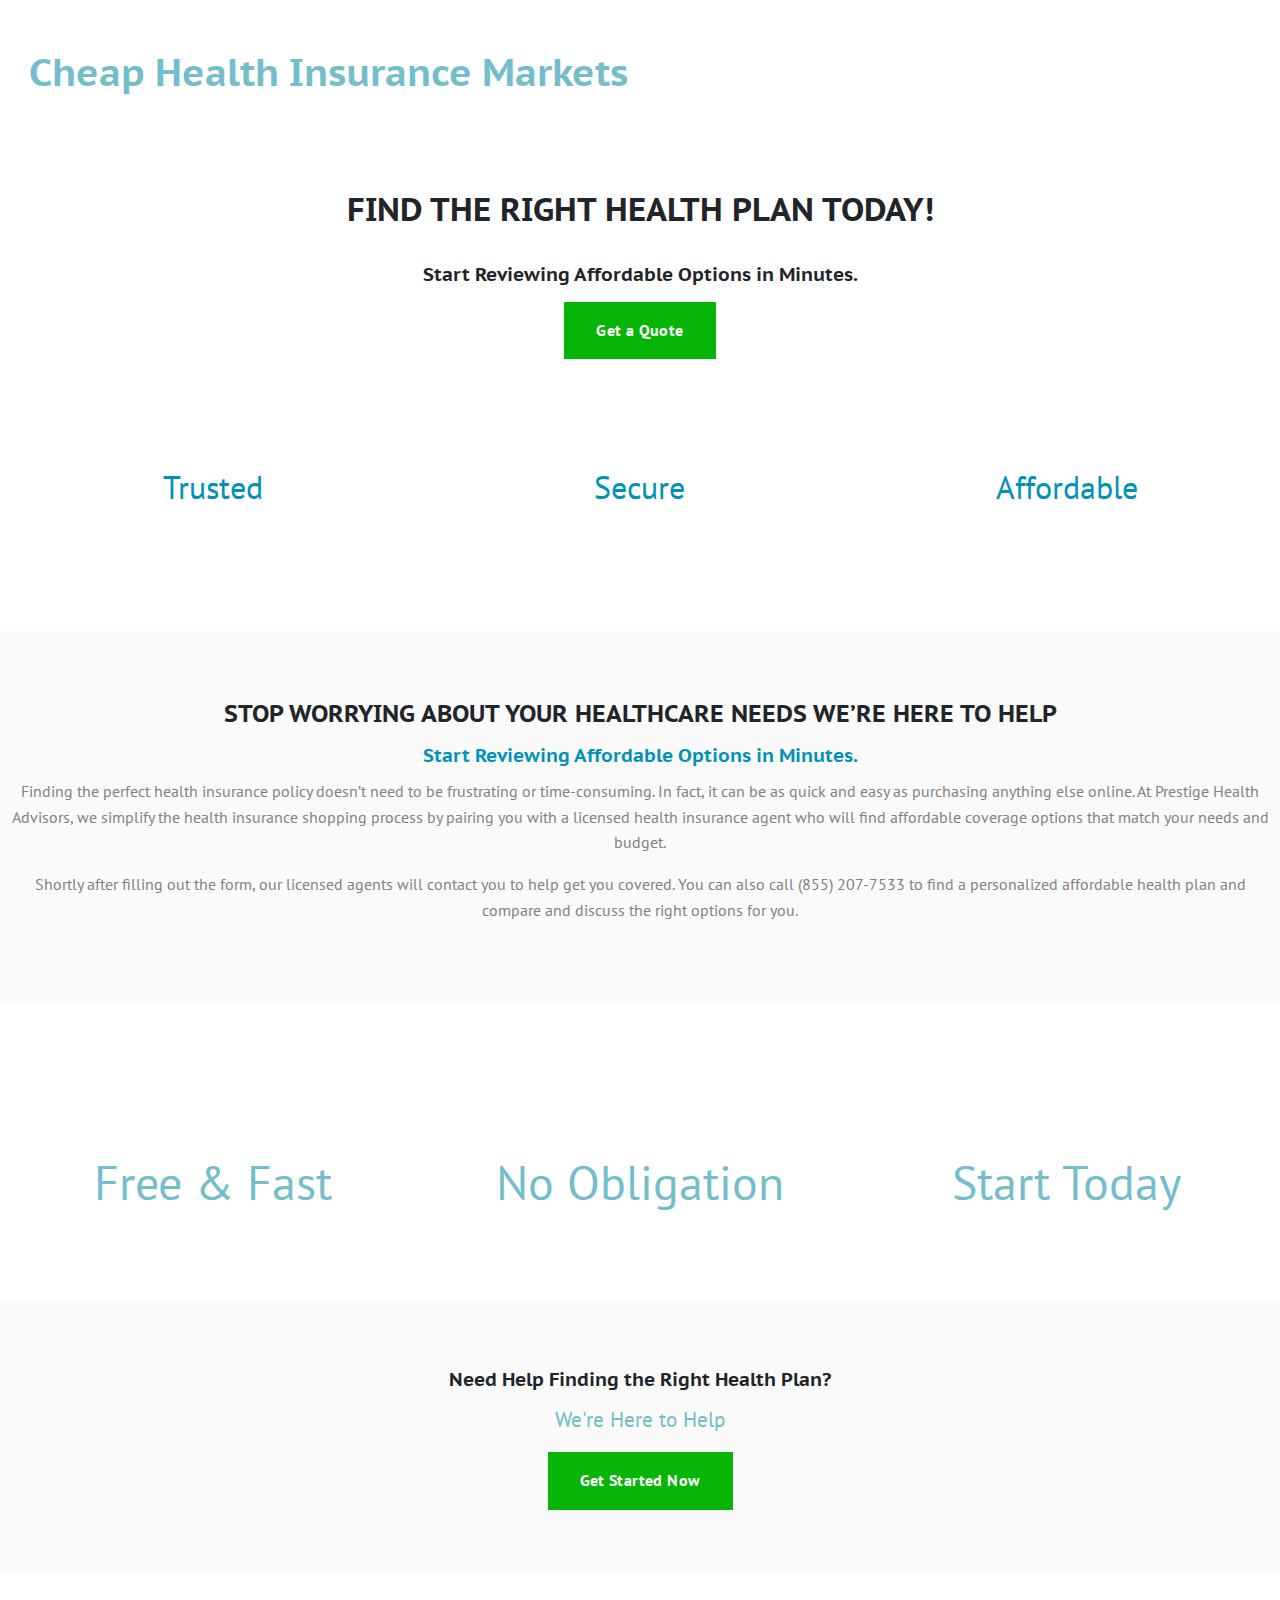
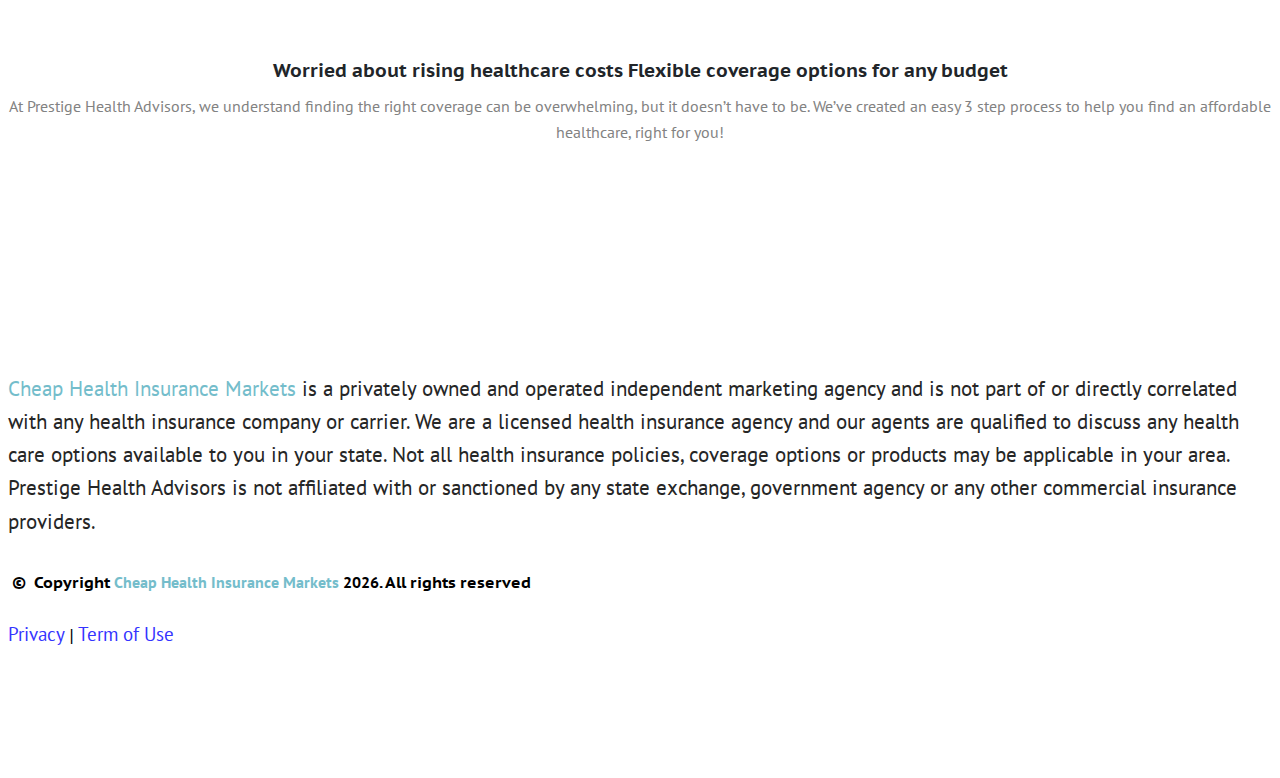
==== commit 16829dd9: "add a new file" ====
--- a/index.html
+++ b/index.html
@@ -4,18 +4,18 @@
 
 <head>
 
-    <meta charset="UTF-8">
+    <title>Cheap Health Insurance Markets | Home </title>
+
+    <meta http-equiv="Content-Type" content="text/html; charset=utf-8" />
+
+    <meta http-equiv="X-UA-Compatible" content="IE=edge">
 
     <meta name="viewport" content="width=device-width, initial-scale=1.0">
 
-    <meta http-equiv="X-UA-Compatible" content="IE=edge">
-
-    <meta name="author" content="Best Insurance Plan Cost ">
+    <meta name="author" content="Cheap Health Insurance">
 
     <meta name="description"
-        content="bestinsuranceplancost.com help individuals to find great online insurance quotes an affordable price">
-
-    <title>Best Insurance Plan Cost | Home</title>
+        content="cheaphealth-insurancemarkets.com helps individuals to find cheap health insurance quotes online. Find healthcare plans online at www.cheaphealthcareplan.com">
 
     <!-- Google fonts -->
     <link href="https://fonts.googleapis.com/css?family=PT+Sans|PT+Sans+Caption|PT+Serif" rel="stylesheet">
@@ -30,33 +30,48 @@
     <!-- Styles -->
     <link rel="stylesheet" href="css/stylesheet.css">
 
+    <style>
+
+    </style>
+
 </head>
 
 <body id="site">
 
     <main id="page">
 
+        <nav id="navbar" class="flex-space-between">
+            <a href="/">
+                <h1 class="brand"></h1>
+            </a>
+        </nav>
+
         <header id="header">
-            <nav id="navbar-simple" class="flex-space-between"></nav>
-        </header>
+            <div class="grid set-cols-1">
 
-        <section class="section padd-128 deep-quaternary text-white">
-            <div class="grid set-cols-1">
+                <div class="connect">
+                    <h1>Get a cheap free health insurance quote on Cheap Healthcare Plan</h1>
+                    <a href="https://cheaphealthcareplan.com/">www.cheapheatlcareplan.com</a>
+                </div>
                 <div class="column center-vertical-around min-height-200">
                     <h1>FIND THE RIGHT HEALTH PLAN TODAY!</h1>
                     <h3>Start Reviewing Affordable Options in Minutes.</h3>
-                    <a class="button deep-green text-white" href="https://mystifying-hodgkin-910950.netlify.com/">Get a
-                        Quote</a>
+                    <a class="button deep-green text-white" href="https://cheaphealthcareplan.com/">Get a Quote</a>
                 </div>
             </div>
-        </section>
-
+        </header>
 
         <section class="section">
             <div class="grid set-cols-3 text-quaternary">
-                <div class="column flex-center 2em"><p><i class="fas fa-handshake"></i> Trusted</p></div>
-                <div class="column flex-center 2em"><p><i class="fas fa-lock"></i> Secure</p></div>
-                <div class="column flex-center 2em"> <p><i class="fas fa-dollar-sign"></i> Affordable</p></div>
+                <div class="column flex-center 2em">
+                    <p><i class="fas fa-handshake"></i> Trusted</p>
+                </div>
+                <div class="column flex-center 2em">
+                    <p><i class="fas fa-lock"></i> Secure</p>
+                </div>
+                <div class="column flex-center 2em">
+                    <p><i class="fas fa-dollar-sign"></i> Affordable</p>
+                </div>
             </div>
         </section>
 
@@ -82,26 +97,29 @@
         <section class="section">
             <div class="grid set-cols-3 text-primary">
 
-                <div class="column center-vertical-between 3em"><p><i class="fas fa-hand-holding-usd"></i> <br> Free & Fast</p></div>
-                <div class="column center-vertical-between 3em"><p><i class="far fa-thumbs-up"></i> <br> No Obligation </p></div>
-                <div class="column center-vertical-between 3em"><p><i class="fas fa-calendar-alt"></i> <br> Start Today </p></div>
+                <div class="column center-vertical-between 3em">
+                    <p><i class="fas fa-hand-holding-usd"></i> <br> Free & Fast</p>
+                </div>
+                <div class="column center-vertical-between 3em">
+                    <p><i class="far fa-thumbs-up"></i> <br> No Obligation </p>
+                </div>
+                <div class="column center-vertical-between 3em">
+                    <p><i class="fas fa-calendar-alt"></i> <br> Start Today </p>
+                </div>
 
             </div>
         </section>
-
-
 
         <section class="section deep-tertiary">
             <div class="grid">
                 <div class="column center-vertical-between">
                     <h3>Need Help Finding the Right Health Plan?</h3>
                     <p class="lead-text text-primary">We're Here to Help</p>
-                    <a class="button deep-green text-white" href="https://mystifying-hodgkin-910950.netlify.com/">Get
+                    <a class="button deep-green text-white" href="https://cheaphealthcareplan.com/">Get
                         Started Now</a>
                 </div>
             </div>
         </section>
-
 
         <section class="section">
             <div class="grid">
@@ -117,12 +135,35 @@
 
     </main>
 
-    <footer class="deep-primary">
-        <div id="footer"></div>
+    <footer id="footer">
+        <div class="grid set-cols-1">
+            <div class="column">
+                <p class="lead-text"><span class="brand"></span> is a privately owned and operated independent marketing
+                    agency
+                    and is not part of or directly correlated with any health insurance company or carrier. We are a
+                    licensed health insurance agency and our agents are qualified to discuss any health care options
+                    available to you in your state. Not all health insurance policies, coverage options or products
+                    may be applicable in your area. Prestige Health Advisors is not affiliated with or sanctioned by
+                    any state exchange, government agency or any other commercial insurance providers.</p>
+            </div>
+
+            <div class="column">
+                <h2 class="copyright"> Copyright <span class="brand"></span> <span id="year"></span>. All rights
+                    reserved </h2>
+                <script>
+                    document.getElementById("year").innerHTML = new Date().getFullYear();
+                </script>
+            </div>
+
+            <nav class="nav-menu">
+                <a href="privacy.html">Privacy</a> |
+                <a href="terms.html">Term of Use</a>
+            </nav>
+        </div>
     </footer>
-
-    <script src="js/app.js"></script>
 
 </body>
 
-</html>
+<script src="js/styles.js"></script>
+
+</html>--- a/css/ui3-1.0.min.css
+++ b/css/ui3-1.0.min.css
@@ -3,58 +3,58 @@
 
 
 :root {
-    --primary: #0522ff;
-    --secondary: #262626;
-    --tertiary: #fafafa;
-    --quaternary: #bbbbbb;
+	--primary: #0522ff;
+	--secondary: #262626;
+	--tertiary: #fafafa;
+	--quaternary: #bbbbbb;
 
 	--border: #d8d8d8;
 	--outline: #0a95ff97;
-    --shadow: 0 1px 3px rgba(0, 0, 0, 0.12), 0 1px 2px rgba(0, 0, 0, 0.24);
-
-    --dark-trans: #000;
-    --dark-trans: rgb(0, 0, 0.99);
-    --dark-trans: rgba(0, 0, 0, 0.75);
-    --light-trans: #fff;
-    --light-trans: rgb(255, 255, 255);
-    --light-trans: rgba(255, 255, 255, 0.75);
-
-    --text-dark: #000;
-    --text-color: #2b2b2b;
-    --text-light: #6a6a6a;
-
-    --lightgray: #838383;
-    --darkgray: #8C8C8C;
-
-    --gray: gray;
-    --black: black;
-    --white: white;
-    --silver: silver;
-    --red: red;
-    --green: rgb(6, 181, 6);
-    --blue: blue;
-    --orange: orange;
-    --yellow: yellow;
-    --indigo: indigo;
-    --fuchsia: fuchsia;
-    --cyan: cyan;
-    --aqua: aqua;
-    --aquamarine: aquamarine;
-
-    --pt-sans: 'PT Sans', sans-serif;
-    --pt-sans-caption: 'PT Sans Caption', sans-serif;
-
-    --page-max-width: 1024px;
-
-    --seo-page-title-color:#000;
-
-    --header-background:#fafafa;
-    --header-text-color:#000;
-    --navbar-background::#fafafa;
-    --navbar-text-color:#000;
-    --footer-background::#fafafa;
-	--footer-text-color:#000;
-	
+	--shadow: 0 1px 3px rgba(0, 0, 0, 0.12), 0 1px 2px rgba(0, 0, 0, 0.24);
+
+	--dark-trans: #000;
+	--dark-trans: rgb(0, 0, 0.99);
+	--dark-trans: rgba(0, 0, 0, 0.75);
+	--light-trans: #fff;
+	--light-trans: rgb(255, 255, 255);
+	--light-trans: rgba(255, 255, 255, 0.75);
+
+	--text-dark: #000;
+	--text-color: #2b2b2b;
+	--text-light: #6a6a6a;
+
+	--lightgray: #838383;
+	--darkgray: #8C8C8C;
+
+	--gray: gray;
+	--black: black;
+	--white: white;
+	--silver: silver;
+	--red: red;
+	--green: rgb(6, 181, 6);
+	--blue: blue;
+	--orange: orange;
+	--yellow: yellow;
+	--indigo: indigo;
+	--fuchsia: fuchsia;
+	--cyan: cyan;
+	--aqua: aqua;
+	--aquamarine: aquamarine;
+
+	--pt-sans: 'PT Sans', sans-serif;
+	--pt-sans-caption: 'PT Sans Caption', sans-serif;
+
+	--page-max-width: 1024px;
+
+	--seo-page-title-color: #000;
+
+	--header-background: #fafafa;
+	--header-text-color: #000;
+	--navbar-background: :#fafafa;
+	--navbar-text-color: #000;
+	--footer-background: :#fafafa;
+	--footer-text-color: #000;
+
 }
 
 
@@ -62,29 +62,29 @@
 *,
 *::after,
 *::before {
-    -webkit-box-sizing: border-box;
-    box-sizing: border-box;
+	-webkit-box-sizing: border-box;
+	box-sizing: border-box;
 }
 
 html {
-    font-size: 16px;
-    font-family: sans-serif;
-    line-height: 1.15;
-    -webkit-text-size-adjust: 100%;
-    -ms-text-size-adjust: 100%;
-    -ms-overflow-style: scrollbar;
-    overflow-x: hidden;
-    -webkit-tap-highlight-color: transparent;
+	font-size: 16px;
+	font-family: sans-serif;
+	line-height: 1.15;
+	-webkit-text-size-adjust: 100%;
+	-ms-text-size-adjust: 100%;
+	-ms-overflow-style: scrollbar;
+	overflow-x: hidden;
+	-webkit-tap-highlight-color: transparent;
 }
 
 body {
-    margin: 0;
-    padding: 0;
-    line-height: 1.6;
-    font-weight: 100;
-    text-rendering: optimizeLegibility;
-    -webkit-font-smoothing: antialiased;
-    -moz-osx-font-smoothing: grayscale;
+	margin: 0;
+	padding: 0;
+	line-height: 1.6;
+	font-weight: 100;
+	text-rendering: optimizeLegibility;
+	-webkit-font-smoothing: antialiased;
+	-moz-osx-font-smoothing: grayscale;
 }
 
 p,
@@ -92,7 +92,7 @@
 ul,
 li,
 span {
-    font-family: var(--pt-sans)!important;
+	font-family: var(--pt-sans) !important;
 }
 
 h1,
@@ -101,120 +101,82 @@
 h4,
 h5,
 h6 {
-    font-family: var(--pt-sans-caption)!important;
+	font-family: var(--pt-sans-caption) !important;
 }
 
 img {
-    max-width: 100%;
-    height: auto;
+	max-width: 100%;
+	height: auto;
 }
 
 a {
-    color: #3434ff;
-    font-size: 1.2em;
+	color: #3434ff;
+	font-size: 1.2em;
 }
 
 a:hover {
-    opacity: 0.7;
-    text-decoration: none !important;
+	opacity: 0.7;
+	text-decoration: none !important;
 }
 
 ul {
-    margin: 0;
-    padding: 0;
-    list-style: none;
-}
-
-a.brand ,
-a.brand > * {
-    color:var(--primary) !important;
-}
-
-
-
-
-.band span {
+	margin: 0;
 	padding: 0;
-	margin: 0;
-	line-height:56px !important; 
-}
-
-.band {
-	max-width: var(--page-max-width);
-	margin: auto;
-	width: 100% !important;
-}
+	list-style: none;
+}
+
+a.brand,
+a.brand>* {
+	color: var(--primary) !important;
+}
+
+
+
 
 
 
 [class*="deep-img"],
 [class*="deep-both"] {
-    height: 100%;
-    background-repeat: no-repeat;
-    background-size: cover;
-    background-position: right center;
-
-    --bg-gradient-1: #0F2027;
-    --bg-gradient-1: -webkit-linear-gradient(to right, rgba(44, 83, 100, 0.55), rgba(32, 58, 67, 0.52), rgba(15, 32, 39, 0.54));
-    --bg-gradient-1: linear-gradient(to right, rgba(44, 83, 100, 0.53), rgba(32, 58, 67, 0.53), rgba(15, 32, 39, 0.56));
-
-    --bg-gradient-2: #000000;
-    --bg-gradient-2: -webkit-linear-gradient(to right, rgba(15, 155, 15, 0.63), rgba(0, 0, 0, 0.34));
-    --bg-gradient-2: linear-gradient(to right, rgba(15, 155, 15, 0.63), rgba(0, 0, 0, 0.61));
-
-    --bg-gradient-3: #44A08D;
-    --bg-gradient-3: -webkit-linear-gradient(to right, rgba(9, 54, 55, 0.66), rgba(68, 160, 141, 0.44));
-    --bg-gradient-3: linear-gradient(to right, rgba(9, 54, 55, 0.58), rgba(68, 160, 141, 0.63));
-
-    --bg-gradient-4: #c21500;
-    --bg-gradient-4: -webkit-linear-gradient(to right, rgba(255, 197, 0, 0.62), rgba(194, 21, 0, 0.54));
-    --bg-gradient-4: linear-gradient(to right, rgba(255, 197, 0, 0.61), rgba(194, 21, 0, 0.59));
-
-    --bg-gradient-5: #4776E6;
-    --bg-gradient-5: -webkit-linear-gradient(to right, rgba(142, 84, 233, 0.6), rgba(71, 118, 230, 0.56));
-    --bg-gradient-5: linear-gradient(to right, rgba(142, 84, 233, 0.6), rgba(71, 118, 230, 0.58));
-
-    --bg-gradient-6: #0F2027;
-    --bg-gradient-6: -webkit-linear-gradient(to right, rgba(6, 54, 80, 0.72), rgba(10, 72, 48, 0.7), rgba(5, 28, 80, 0.77));
-    --bg-gradient-6: linear-gradient(to right, rgba(14, 50, 85, 0.78), rgba(8, 92, 69, 0.81), rgba(18, 19, 25, 0.72));
-
-    --bg-gradient-7: #000;
-    --bg-gradient-7: -webkit-linear-gradient(to right, rgba(0, 0, 0, 0.72), rgba(1, 7, 10, 0.71), rgba(0, 0, 0, 0.77));
-    --bg-gradient-7: linear-gradient(to right, rgba(0, 1, 2, 0.78), rgba(0, 0, 0, 0.81), rgba(5, 6, 13, 0.72));
-
-}
-
-
-
-
-
-
-
-
-[class*="cmp"].layout-start {
-    /* border: 2px solid red; */
-    --insert-align-items: start;
-}
-
-
-[class*="cmp"][class*="center-items"] {
-    --insert-display: flex;
-    --insert-justify-content: center;
-    --insert-align-items: center;
-    --insert-flex-direction: column;
-    --insert-text-align: center;
-}
-
-
-[class*="cmp"][class*="menu-start"] {
-    --insert-display: flex;
-    --insert-justify-content: start;
-    --insert-align-items: start;
-    --insert-flex-direction: row;
-	--insert-text-align: start;
-	--insert-width: 100%;
-	--a-margin: 8px;
-}
+	height: 100%;
+	background-repeat: no-repeat;
+	background-size: cover;
+	background-position: right center;
+
+	--bg-gradient-1: #0F2027;
+	--bg-gradient-1: -webkit-linear-gradient(to right, rgba(44, 83, 100, 0.55), rgba(32, 58, 67, 0.52), rgba(15, 32, 39, 0.54));
+	--bg-gradient-1: linear-gradient(to right, rgba(44, 83, 100, 0.53), rgba(32, 58, 67, 0.53), rgba(15, 32, 39, 0.56));
+
+	--bg-gradient-2: #000000;
+	--bg-gradient-2: -webkit-linear-gradient(to right, rgba(15, 155, 15, 0.63), rgba(0, 0, 0, 0.34));
+	--bg-gradient-2: linear-gradient(to right, rgba(15, 155, 15, 0.63), rgba(0, 0, 0, 0.61));
+
+	--bg-gradient-3: #44A08D;
+	--bg-gradient-3: -webkit-linear-gradient(to right, rgba(9, 54, 55, 0.66), rgba(68, 160, 141, 0.44));
+	--bg-gradient-3: linear-gradient(to right, rgba(9, 54, 55, 0.58), rgba(68, 160, 141, 0.63));
+
+	--bg-gradient-4: #c21500;
+	--bg-gradient-4: -webkit-linear-gradient(to right, rgba(255, 197, 0, 0.62), rgba(194, 21, 0, 0.54));
+	--bg-gradient-4: linear-gradient(to right, rgba(255, 197, 0, 0.61), rgba(194, 21, 0, 0.59));
+
+	--bg-gradient-5: #4776E6;
+	--bg-gradient-5: -webkit-linear-gradient(to right, rgba(142, 84, 233, 0.6), rgba(71, 118, 230, 0.56));
+	--bg-gradient-5: linear-gradient(to right, rgba(142, 84, 233, 0.6), rgba(71, 118, 230, 0.58));
+
+	--bg-gradient-6: #0F2027;
+	--bg-gradient-6: -webkit-linear-gradient(to right, rgba(6, 54, 80, 0.72), rgba(10, 72, 48, 0.7), rgba(5, 28, 80, 0.77));
+	--bg-gradient-6: linear-gradient(to right, rgba(14, 50, 85, 0.78), rgba(8, 92, 69, 0.81), rgba(18, 19, 25, 0.72));
+
+	--bg-gradient-7: #000;
+	--bg-gradient-7: -webkit-linear-gradient(to right, rgba(0, 0, 0, 0.72), rgba(1, 7, 10, 0.71), rgba(0, 0, 0, 0.77));
+	--bg-gradient-7: linear-gradient(to right, rgba(0, 1, 2, 0.78), rgba(0, 0, 0, 0.81), rgba(5, 6, 13, 0.72));
+
+}
+
+
+
+
+
+
 
 
 
@@ -222,6 +184,7 @@
 [class*="flex"] {
 	display: flex;
 	align-items: center;
+	flex-wrap: wrap;
 }
 
 
@@ -229,63 +192,62 @@
 	justify-content: space-around;
 	align-items: center;
 }
+
 [class*="center-between"] {
 	justify-content: space-between;
 	align-items: center;
 }
+
 [class*="start-around"] {
 	justify-content: space-around;
 	align-items: start;
 }
+
 [class*="start-between"] {
 	justify-content: space-between;
 	align-items: start;
 }
 
-
-
-
 [class*="space-around"] {
-    justify-content: space-around;
-}
+	justify-content: space-around;
+}
+
 [class*="space-between"] {
-    justify-content: space-between;
-}
-
-
-
-
-
+	justify-content: space-between;
+}
 
 .start-vertical-around {
-    display: -webkit-box;
-    display: -ms-flexbox;
-    display: flex;
+	display: -webkit-box;
+	display: -ms-flexbox;
+	display: flex;
 	justify-content: space-around;
 	align-items: flex-start;
-    flex-direction: column;
-}
+	flex-direction: column;
+}
+
 .start-vertical-between {
-    display: -webkit-box;
-    display: -ms-flexbox;
-    display: flex;
+	display: -webkit-box;
+	display: -ms-flexbox;
+	display: flex;
 	justify-content: space-between;
 	align-items: flex-start;
-    flex-direction: column;
-}
+	flex-direction: column;
+}
+
 .center-vertical-between {
-    display: -webkit-box;
-    display: -ms-flexbox;
+	display: -webkit-box;
+	display: -ms-flexbox;
 	display: flex;
 	justify-content: space-between;
 	align-items: center;
 	flex-direction: column;
 	text-align: center;
 }
+
 .center-vertical-around {
-    display: -webkit-box;
-    display: -ms-flexbox;
-    display: flex;
+	display: -webkit-box;
+	display: -ms-flexbox;
+	display: flex;
 	justify-content: space-around;
 	align-items: center;
 	flex-direction: column;
@@ -294,22 +256,22 @@
 
 
 .max-vertical-between {
-    display: -webkit-box;
-    display: -ms-flexbox;
-    display: flex;
-    -webkit-box-pack: justify;
-    -ms-flex-pack: justify;
-    justify-content: space-between;
-    -webkit-box-align: center;
-    -ms-flex-align: center;
-    align-items: center;
-    -webkit-box-orient: vertical;
-    -webkit-box-direction: normal;
-    -ms-flex-direction: column;
-    flex-direction: column;
-    height: 100%;
-    width: 100%;
-    max-width: 100%;
+	display: -webkit-box;
+	display: -ms-flexbox;
+	display: flex;
+	-webkit-box-pack: justify;
+	-ms-flex-pack: justify;
+	justify-content: space-between;
+	-webkit-box-align: center;
+	-ms-flex-align: center;
+	align-items: center;
+	-webkit-box-orient: vertical;
+	-webkit-box-direction: normal;
+	-ms-flex-direction: column;
+	flex-direction: column;
+	height: 100%;
+	width: 100%;
+	max-width: 100%;
 }
 
 
@@ -321,31 +283,34 @@
 
 
 .min-height-100 {
-    min-height:100px !important;
-}
+	min-height: 100px !important;
+}
+
 .min-height-200 {
-    min-height:200px !important;
-}
+	min-height: 200px !important;
+}
+
 .min-height-300 {
-    min-height:300px !important;
+	min-height: 300px !important;
 }
 
 
 
 
 [class*="gallery"] {
-    display: grid !important;
-}
+	display: grid !important;
+}
+
 [class*="gallery"][class*="2"] {
-    grid-gap: 0.5em !important;
-    grid-template-columns: 1fr 1fr !important;
+	grid-gap: 0.5em !important;
+	grid-template-columns: 1fr 1fr !important;
 }
 
 
 
 /* header */
 #header {
-	background: var(--header-background)!important;
+	background: var(--header-background) !important;
 	display: -webkit-box;
 	display: -ms-flexbox;
 	display: flex;
@@ -357,14 +322,15 @@
 	align-items: center;
 
 }
+
 #header p,
 #header i,
 #header span,
 #header h1,
 #header h2,
 #header h3,
-#header h4{
-	color:var(--header-text-color)!important;
+#header h4 {
+	color: var(--header-text-color) !important;
 }
 
 
@@ -494,7 +460,6 @@
 
 
 
-
 .main-content {
 	width: 100%;
 	height: 100%;
@@ -525,87 +490,90 @@
 
 
 
-
-
-
-
-
-
-
-
-
-
-
-
-
-
-
-
-
-
-
-
-
-
-
-
-
-.menu-list {
-    justify-content: space-between;
-    display: flex;
-    flex-direction: row;
-    align-items: center;
-    width: 100%;
-    margin: auto;
-    max-width: var(--page-max-width);
-}
-
-
-.menu-list.display-between {
-     justify-content: space-between;
-}
-.menu-list.display-around {
-     justify-content: space-around;
-}
-
-
-
-
-
-/* navbar */
+/* navs */
 [id*="navbar"] {
+	padding: 1em;
+	text-align: center;
 	width: 98%;
 	margin: auto;
 	max-width: var(--page-max-width);
 }
 
-[id*="navbar"] {
-	padding: 1em;
-}
-
-[id*="navbar"] {
-    color:var(--navbar-text-color);
-}
-
-
-
-
-
-
+.brand {
+	width: auto;
+	color: var(--primary);
+	text-align: center;
+	/* font-size: 1.3em !important; */
+	--company-name: 'Cheap Health Insurance Markets' !important;
+
+}
+
+@media only screen and (max-width: 600px) {
+	.brand {
+		width: 100%;
+	}
+}
+
+
+.brand:after {
+	content: var(--company-name) !important;
+}
+
+
+
+/* menus */
+
+
+
+.menu span {
+	padding: 0;
+	margin: 0;
+	line-height: 56px !important;
+}
+
+.menu {
+	max-width: var(--page-max-width);
+	margin: auto;
+	width: 100% !important;
+}
+.menu-list {
+	justify-content: space-between;
+	display: flex;
+	flex-direction: row;
+	align-items: center;
+	width: 100%;
+	margin: auto;
+	max-width: var(--page-max-width);
+}
+
+
+.menu-list.display-between {
+	justify-content: space-between;
+}
+
+.menu-list.display-around {
+	justify-content: space-around;
+}
+
+
+
+
+
+/* Utilities */
 
 b {
-    font-weight: 800;
+	font-weight: 800;
 }
 
 
 
 .seo-title {
-    margin: 0;
-    color:var(--seo-page-title-color);
-    text-align: center;
-}
-
-.connect{
+	margin: 0;
+	color: var(--seo-page-title-color);
+	text-align: center;
+}
+
+.connect {
 	opacity: 0;
 	width: 0;
 	height: 0;
@@ -623,16 +591,19 @@
 
 
 .padding-16 {
-    padding: 16px!important;
-}
+	padding: 16px !important;
+}
+
 .padding-32 {
-    padding: 32px!important;
-}
+	padding: 32px !important;
+}
+
 .padding-64 {
-    padding: 64px!important;
-}
+	padding: 64px !important;
+}
+
 .padding-128 {
-    padding: 128px!important;
+	padding: 128px !important;
 }
 
 
@@ -642,10 +613,26 @@
 
 
 .labels {
-    border-radius: 8px;
-    padding: 32px;
-    border: 1px solid var(--border);
-}
+	border-radius: 8px;
+	padding: 32px;
+	border: 1px solid var(--border);
+}
+
+
+
+
+
+
+
+
+
+
+.text-shadow {
+	text-shadow: 1px 1px #000;
+}
+
+
+
 
 
 
@@ -658,15 +645,15 @@
 
 
 .headline {
-    margin-bottom: 2em;
-    text-align: center;
-    grid-column: 1 / -1;
+	margin-bottom: 2em;
+	text-align: center;
+	grid-column: 1 / -1;
 }
 
 
 
 .is-fixed {
-    background-attachment: fixed;
+	background-attachment: fixed;
 }
 
 
@@ -674,29 +661,29 @@
 
 .title,
 .fullrow {
-    text-align: center;
-    grid-column: 1 / -1;
+	text-align: center;
+	grid-column: 1 / -1;
 }
 
 
 
 
 .flex {
-    display: -webkit-box;
-    display: -ms-flexbox;
-    display: flex;
+	display: -webkit-box;
+	display: -ms-flexbox;
+	display: flex;
 }
 
 .flex-center {
-    display: -webkit-box;
-    display: -ms-flexbox;
-    display: flex;
-    -webkit-box-pack: center;
-    -ms-flex-pack: center;
-    justify-content: center;
-    -webkit-box-align: center;
-    -ms-flex-align: center;
-    align-items: center;
+	display: -webkit-box;
+	display: -ms-flexbox;
+	display: flex;
+	-webkit-box-pack: center;
+	-ms-flex-pack: center;
+	justify-content: center;
+	-webkit-box-align: center;
+	-ms-flex-align: center;
+	align-items: center;
 }
 
 
@@ -706,251 +693,269 @@
 /* typography */
 
 .lead-text {
-font-weight: 300;
-font-size: 1.3em;
-color:#262626;
-}
+	font-weight: 300;
+	font-size: 1.3em;
+	color: #262626;
+}
+
 .regular-text {
 	font-weight: 300;
-	font-size: 1em;	
-	color:#828282;
+	font-size: 1em;
+	color: #828282;
 }
 
 .text-center {
-    text-align: center !important;
-}
+	text-align: center !important;
+}
+
 [class*="1em"] {
-    font-size: 1em;
+	font-size: 1em;
 }
 
 [class*="2em"] {
-    font-size: 2em;
+	font-size: 2em;
 }
 
 [class*="3em"] {
-    font-size: 3em;
+	font-size: 3em;
 }
 
 [class*="4em"] {
-    font-size: 4em;
+	font-size: 4em;
 }
 
 [class*="5em"] {
-    font-size: 5em;
+	font-size: 5em;
 }
 
 [class*="6em"] {
-    font-size: 6em;
+	font-size: 6em;
 }
 
 [class*="7em"] {
-    font-size: 7em;
+	font-size: 7em;
 }
 
 [class*="8em"] {
-    font-size: 8em;
+	font-size: 8em;
 }
 
 
 
 
 .listing {
-    width: 100%;
+	width: 100%;
 }
 
 
 .text-white {
-    color: #fff !important;
+	color: #fff !important;
 }
 
 .text-black {
-    color: #000 !important;
+	color: #000 !important;
 }
 
 .text-primary {
-    color: var(--primary) !important;
-}
+	color: var(--primary) !important;
+}
+
 .text-secondary {
-    color: var(--secondary) !important;
-}
+	color: var(--secondary) !important;
+}
+
 .text-tertiary {
-    color: var(--tertiary) !important;
+	color: var(--tertiary) !important;
 }
 
 .text-quaternary {
-    color: var(--quaternary) !important;
-}
-
-
-
-
-
-
-
-/* footer */
+	color: var(--quaternary) !important;
+}
+
+
+
+
+
+
+
+/* footers */
 footer {
-    padding: 32px 0px;
-    color: #000;
-    background: var(--footer-background);
-
-}
+	padding: 32px 0px;
+	color: #000;
+	background: var(--footer-background);
+
+}
+
 #footer {
 	padding: 128px 0px;
-    margin: auto;
-    max-width: var(--page-max-width);
-    color:var(--footer-text-color);
-    width: 100%;
+	margin: auto;
+	max-width: var(--page-max-width);
+	color: var(--footer-text-color);
+	width: 100%;
 }
 
 #footer h5 {
-    margin: 16px 0;
-    color:var(--footer-text-color);
-    opacity: 9;
+	margin: 16px 0;
+	color: var(--footer-text-color);
+	opacity: 9;
 }
 
 #footer ul.menu-list[class*="column"] {
-    --insert-padding:1028px !important;
+	--insert-padding: 1028px !important;
 }
 
 #footer ul.menu-list {
-    max-width: var(--page-max-width);
-    margin: 0;
-    display: -webkit-box !important;
-    display: -ms-flexbox !important;
-    display: flex;
-    width: 100%;
-    grid-column: 1 / -1;
-    -webkit-box-pack: justify;
-    -ms-flex-pack: justify;
-    -webkit-box-align: center;
-    -ms-flex-align: center;
-    align-items: center;
-    justify-content: space-between;
-}
+	max-width: var(--page-max-width);
+	margin: 0;
+	display: -webkit-box !important;
+	display: -ms-flexbox !important;
+	display: flex;
+	width: 100%;
+	grid-column: 1 / -1;
+	-webkit-box-pack: justify;
+	-ms-flex-pack: justify;
+	-webkit-box-align: center;
+	-ms-flex-align: center;
+	align-items: center;
+	justify-content: space-between;
+}
+
 #year {
-    font-size: 16px;
-    color:var(--footer-text-color);
-}
+	font-size: 16px;
+	color: var(--footer-text-color);
+}
+
 *.copyright {
-    font-size: 16px!important;
-    color:var(--footer-text-color) !important;
-}
+	font-size: 16px !important;
+	color: var(--footer-text-color) !important;
+}
+
 *.copyright:before {
-    font-size: 16px!important;
-    color:var(--footer-text-color) !important;
-    margin: 4px;
-    content: ' \00A9'!important;
-}
-
-
-
-
-
-
-
-
-
+	font-size: 16px !important;
+	color: var(--footer-text-color) !important;
+	margin: 4px;
+	content: ' \00A9' !important;
+}
+
+
+
+
+
+
+
+
+/* deeps */
 .deep-primary {
-    background: var(--primary)!important;
+	background: var(--primary) !important;
 }
 
 .deep-secondary {
-    background: var(--secondary)!important;
+	background: var(--secondary) !important;
 }
 
 .deep-tertiary {
-    background: var(--tertiary)!important;
+	background: var(--tertiary) !important;
 }
 
 .deep-quaternary {
-    background: var(--quaternary)!important;
+	background: var(--quaternary) !important;
 }
 
 .deep-border {
-    background: var(--border)!important;
+	background: var(--border) !important;
 }
 
 .deep-gray {
-    background: var(--gray)!important;
+	background: var(--gray) !important;
 }
 
 .deep-black {
-    background: var(--black)!important;
+	background: var(--black) !important;
 }
 
 .deep-white {
-    background: var(--white)!important;
+	background: var(--white) !important;
 }
 
 .deep-silver {
-    background: var(--silver)!important;
+	background: var(--silver) !important;
 }
 
 .deep-red {
-    background: var(--red)!important;
+	background: var(--red) !important;
 }
 
 .deep-green {
-    background: var(--green)!important;
+	background: var(--green) !important;
 }
 
 .deep-blue {
-    background: var(--blue)!important;
+	background: var(--blue) !important;
 }
 
 .deep-orange {
-    background: var(--orange)!important;
+	background: var(--orange) !important;
 }
 
 .deep-yellow {
-    background: var(--yellow)!important;
-}
+	background: var(--yellow) !important;
+}
+
 .deep-cayn {
-    background: var(--cayn)!important;
-}
+	background: var(--cayn) !important;
+}
+
 .deep-aqua {
-    background: var(--aqua)!important;
-}
+	background: var(--aqua) !important;
+}
+
 .deep-aquamarine {
-    background: var(--aquamarine)!important;
+	background: var(--aquamarine) !important;
 }
 
 
 
 [class*="deep-img-"].id {
-    background-image: var(--bg-img-1);
-}
+	background-image: var(--bg-img-1);
+}
+
 [class*="deep-both-"].id {
-    background-image: var(--bg-gradient-1), var(--bg-img-1);
-}
+	background-image: var(--bg-gradient-1), var(--bg-img-1);
+}
+
 [class*="deep-both"][class*="1"] {
-    background-image: var(--bg-gradient-1), url('/img/img1.jpg');
-}
-[class*="deep-both"][class*="2"]{
-    background-image: var(--bg-gradient-1), url('/img/img2.jpg') !important;
-}
-[class*="deep-both"][class*="3"]{
-    background-image: var(--bg-gradient-1),url('/img/img3.jpg')!important;
-}
-
+	background-image: var(--bg-gradient-1), url('/img/img1.jpg');
+}
+
+[class*="deep-both"][class*="2"] {
+	background-image: var(--bg-gradient-1), url('/img/img2.jpg') !important;
+}
+
+[class*="deep-both"][class*="3"] {
+	background-image: var(--bg-gradient-1), url('/img/img3.jpg') !important;
+}
+
+
+
+/* buttons */
 button,
 button[type="submit"],
 input[type="submit"],
 .button {
-    line-height: 1.6;
-    text-align: center;
-    text-decoration: none;
-    letter-spacing: 0.4px;
-    font-weight: 700;
-    font-size: 1em;
-    outline: none;
-    border: none;
-    white-space: normal;
-    background: var(--primary);
-    color: #262626;
-    text-transform: none;
-    border-radius: 0;
-    padding: 16px 32px;
+	line-height: 1.6;
+	text-align: center;
+	text-decoration: none;
+	letter-spacing: 0.4px;
+	font-weight: 700;
+	font-size: 1em;
+	outline: none;
+	border: none;
+	white-space: normal;
+	background: var(--primary);
+	color: #262626;
+	text-transform: none;
+	border-radius: 0;
+	padding: 16px 32px;
 }
 
 
@@ -959,293 +964,314 @@
 button[type="submit"]:hover,
 input[type="submit"]:hover,
 .button:hover {
-    background: var(--primary);
-    opacity: 0.7;;
+	background: var(--primary);
+	opacity: 0.7;
+	;
 }
 
 button:hover,
 button[type="submit"]:hover,
 input[type="submit"]:hover,
 .button:hover {
-    background: var(--primary);
+	background: var(--primary);
 }
 
 button:active,
 button[type="submit"]:active,
 input[type="submit"]:active,
 .button:active {
-    outline: 6px solid var(--outline);
+	outline: 6px solid var(--outline);
 }
 
 .is-large {
-    width: 300px;
-    margin: auto;
+	width: 300px;
+	margin: auto;
 }
 
 
 .link,
 a.link {
-    color: var(--primary)!important;
-    outline: none;
-    text-decoration: none;
+	color: var(--primary) !important;
+	outline: none;
+	text-decoration: none;
 }
 
 .link:hover,
 a.link:hover {
-    outline: none;
-    text-decoration: none;
-
-}
-
-
-
-
-
+	outline: none;
+	text-decoration: none;
+
+}
+
+
+
+
+/* lists */
 [class*="list-format"] {
-    display: flex; 
-    content: space-around;
-    align-items: center;
-    flex-direction: column;
-    min-height: auto;
-
-    content: ' \2714';
-    font-size: 16px;
-    color: var(--black);
+	display: flex;
+	content: space-around;
+	align-items: center;
+	flex-direction: column;
+	min-height: auto;
+
+	content: ' \2714';
+	font-size: 16px;
+	color: var(--black);
 
 }
 
 [class*="list-format-1"] {
-    content: ' \2022';
+	content: ' \2022';
 }
 
 [class*="list-format-2"] {
-    content: ' \229A';
+	content: ' \229A';
 }
 
 [class*="list-format-3"] {
-    content: ' \22A1';
+	content: ' \22A1';
 }
 
 [class*="list-format-4"] {
-    content: ' \25C9';
+	content: ' \25C9';
 }
 
 [class*="list-format-5"] {
-    content: ' \25C8';
+	content: ' \25C8';
 }
 
 
 
 [class*="cmp"] ul.list-format,
 [class*="cmp"] ul.list-format li {
-    width: 100%;
-    margin: 0;
-    padding: 0;
-    list-style: none;
-}
-[class*="cmp"] ul[class*="list-format"] li > *:before {
-    content: ' \25C8';
-    font-size: 1em;
-    color: var(--primary);
-    margin: 0px 6px 0px;
-}
-
-
-
-
-
-
+	width: 100%;
+	margin: 0;
+	padding: 0;
+	list-style: none;
+}
+
+[class*="cmp"] ul[class*="list-format"] li>*:before {
+	content: ' \25C8';
+	font-size: 1em;
+	color: var(--primary);
+	margin: 0px 6px 0px;
+}
+
+
+
+[class*="cmp"][class*="center-items"] {
+	--insert-display: flex;
+	--insert-justify-content: center;
+	--insert-align-items: center;
+	--insert-flex-direction: column;
+	--insert-text-align: center;
+}
+
+
+[class*="cmp"][class*="menu-start"] {
+	--insert-display: flex;
+	--insert-justify-content: start;
+	--insert-align-items: start;
+	--insert-flex-direction: row;
+	--insert-text-align: start;
+	--insert-width: 100%;
+	--a-margin: 8px;
+}
+
+
+
+/* comps */
 [class*="cmp"] {
-    color: var(--insert-color);
-    background: var(--insert-background) ;
-    border: var(--insert-border);
-    border-radius: var(--insert-border-radius);
-    display: var(--insert-display);
-    -webkit-box-pack: var(--insert-justify-content);
-    -ms-flex-pack: var(--insert-justify-content);
-    justify-content: var(--insert-justify-content);
-    -webkit-box-align: var(--insert-align-items);
-    -ms-flex-align: var(--insert-align-items);
-    align-items: var(--insert-align-items);
-    -ms-flex-item-align: var(--insert-align-self);
-    align-self: var(--insert-align-self);
-    -webkit-box-orient: vertical;
-    -webkit-box-direction: normal;
-    -ms-flex-direction: var(--insert-flex-direction);
-    flex-direction: var(--insert-flex-direction);
-    padding: var(--insert-padding);
-    margin: var(--insert-margin);
-    line-height: var(--insert-line-height);
-    width: var(--insert-width);
-    min-width: var(--insert-min-width);
-    max-width: var(--insert-max-width);
-    height: var(--insert-height);
-    min-height: var(--insert-min-height);
-    max-height: var(--insert-max-height);
-    font-family: var(--insert-font-family);
-    font-size: var(--insert-font-size);
-    font-weight: var(--insert-font-weight);
-    text-align: var(--insert-text-align);
-    text-transform: var(--insert-text-transform);
-    text-shadow: var(--insert-text-shadow);
-    letter-spacing: var(--insert-letter-spacing);
-    -webkit-box-shadow: var(--insert-box-shadow);
-    box-shadow: var(--insert-box-shadow);
-
-    --insert-color: inherit;
-    --insert-background: inherit;
-    --insert-border: inherit;
-    --insert-border-radius: inherit;
-
-    --insert-display: flex;
-    --insert-justify-content:center;
-    --insert-align-items: center;
-    --insert-flex-direction: column;
-
-    --insert-padding: inherit;
-    --insert-margin: auto;
-    --insert-line-height: inherit;
-    --insert-width: inherit;
-    --insert-max-width: 100%;
-    --insert-min-width: inherit;
-    --insert-height: auto;
-    --insert-min-height: 100px;
-    --insert-max-height: inherit;
-    --insert-box-shadow: inherit;
-
-    --insert-font-family: inherit;
-    --insert-font-weight: inherit;
-    --insert-text-align: inherit;
-    --insert-text-transform: inherit;
-    --insert-letter-spacing: inherit;
-
-    --h1-color: inherit;
-    --h1-padding: inherit;
-    --h2-margin: 0px 0px 64px;
-    --h1-line-height: 1.4;
-    --h1-font-family: inherit;
-    --h1-font-weight: 600;
-    --h1-text-align: inherit;
-    --h1-text-transform: inherit;
-    --h1-text-shadow: inherit;
-    --h1-letter-spacing: inherit;
-
-    --h2-color: inherit;
-    --h2-padding: inherit;
-    --h2-margin: 0px 0px 8px;
-    --h2-line-height: 1.4;
-    --h2-font-family: inherit;
-    --h2-font-weight: 400;
-    --h2-text-align: inherit;
-    --h2-text-transform: inherit;
-    --h2-text-shadow: inherit;
-    --h2-letter-spacing: inherit;
-
-    --h3-color: inherit;
-    --h3-padding: inherit;
-    --h3-margin: inherit;
-    --h3-line-height: 1.3;
-    --h3-font-family: inherit;
-    --h3-font-weight: inherit;
-    --h3-text-align: inherit;
-    --h3-text-transform: inherit;
-    --h3-text-shadow: inherit;
-    --h3-letter-spacing: inherit;
-
-    --h4-display: block;
-    --h4-color: inherit;
-    --h4-padding: inherit;
-    --h4-margin: inherit;
-    --h4-line-height: 1.6;
-    --h4-font-family: inherit;
-    --h4-font-weight: 400;
-    --h4-text-align: inherit;
-    --h4-text-transform: inherit;
-    --h4-text-shadow: inherit;
-    --h4-letter-spacing: inherit;
-
-    --h5-color: inherit;
-    --h5-padding: inherit;
-    --h5-margin: inherit;
-    --h5-line-height: 1.6;
-    --h5-font-family: inherit;
-    --h5-font-weight: 100;
-    --h5-text-align: inherit;
-    --h5-text-transform: inherit;
-    --h5-text-shadow: inherit;
-    --h5-letter-spacing: inherit;
-
-    --h6-color: inherit;
-    --h6-padding: inherit;
-    --h6-margin: inherit;
-    --h6-line-height: 1.6;
-    --h6-font-family: inherit;
-    --h6-font-weight: 800;
-    --h6-text-align: inherit;
-    --h6-text-transform: inherit;
-    --h6-text-shadow: inherit;
-    --h6-letter-spacing: inherit;
-
-    --p-color: inherit;
-    --p-background: inherit;
-    --p-border: inherit;
-    --p-border-radius: inherit;
-    --p-width: inherit;
-    --p-padding: inherit;
-    --p-margin: inherit;
-    --p-line-height: 1.6;
-    --p-font-family: inherit;
-    --p-font-weight: 300;
-    --p-text-align: inherit;
-    --p-text-transform: inherit;
-    --p-text-shadow: inherit;
-    --p-letter-spacing: inherit;
-
-    --span-color: inherit;
-    --span-font-weight: inherit;
-    --span-text-transform: inherit;
-    --span-text-shadow: inherit;
-
-    --img-object-fit: cover;
-    --img-height: auto;
-    --img-width: 100%;
-    --img-max-width: 100%;
-    --img-padding: 0px;
-    --img-margin: 0px;
-    --img-border: none;
-    --img-border-radius: 0px;
-    --img-box-shadow: none;
-
-    --fa-color: var(--primary);
-    --fa-background: inherit;
-    --fa-border: inherit;
-    --fa-border-radius: inherit;
-    --fa-font-size: 1em;
-    --fa-width: 100%;
-    --fa-padding: inherit;
-    --fa-margin: inherit;
-    --fa-order: inherit;
-    --fa-text-align: none;
-    --fa-text-shadow: none;
-    --fa-filter: none;
-    --fa-opacity: 1;
-    --fa-box-shadow: inherit;
-    --fa-text-shadow: inherit;
-
-    --a-margin: inherit;
-    --a-line-height: 1;
-    --a-color: inherit;
-    --a-box-shadow: inherit;
-
-    --list-content: ' \2714';
-    --list-color: var(--white);
+	color: var(--insert-color);
+	background: var(--insert-background);
+	border: var(--insert-border);
+	border-radius: var(--insert-border-radius);
+	display: var(--insert-display);
+	-webkit-box-pack: var(--insert-justify-content);
+	-ms-flex-pack: var(--insert-justify-content);
+	justify-content: var(--insert-justify-content);
+	-webkit-box-align: var(--insert-align-items);
+	-ms-flex-align: var(--insert-align-items);
+	align-items: var(--insert-align-items);
+	-ms-flex-item-align: var(--insert-align-self);
+	align-self: var(--insert-align-self);
+	-webkit-box-orient: vertical;
+	-webkit-box-direction: normal;
+	-ms-flex-direction: var(--insert-flex-direction);
+	flex-direction: var(--insert-flex-direction);
+	padding: var(--insert-padding);
+	margin: var(--insert-margin);
+	line-height: var(--insert-line-height);
+	width: var(--insert-width);
+	min-width: var(--insert-min-width);
+	max-width: var(--insert-max-width);
+	height: var(--insert-height);
+	min-height: var(--insert-min-height);
+	max-height: var(--insert-max-height);
+	font-family: var(--insert-font-family);
+	font-size: var(--insert-font-size);
+	font-weight: var(--insert-font-weight);
+	text-align: var(--insert-text-align);
+	text-transform: var(--insert-text-transform);
+	text-shadow: var(--insert-text-shadow);
+	letter-spacing: var(--insert-letter-spacing);
+	-webkit-box-shadow: var(--insert-box-shadow);
+	box-shadow: var(--insert-box-shadow);
+
+	--insert-color: inherit;
+	--insert-background: inherit;
+	--insert-border: inherit;
+	--insert-border-radius: inherit;
+
+	--insert-display: flex;
+	--insert-justify-content: center;
+	--insert-align-items: center;
+	--insert-flex-direction: column;
+
+	--insert-padding: inherit;
+	--insert-margin: auto;
+	--insert-line-height: inherit;
+	--insert-width: inherit;
+	--insert-max-width: 100%;
+	--insert-min-width: inherit;
+	--insert-height: auto;
+	--insert-min-height: 100px;
+	--insert-max-height: inherit;
+	--insert-box-shadow: inherit;
+
+	--insert-font-family: inherit;
+	--insert-font-weight: inherit;
+	--insert-text-align: inherit;
+	--insert-text-transform: inherit;
+	--insert-letter-spacing: inherit;
+
+	--h1-color: inherit;
+	--h1-padding: inherit;
+	--h2-margin: 0px 0px 64px;
+	--h1-line-height: 1.4;
+	--h1-font-family: inherit;
+	--h1-font-weight: 600;
+	--h1-text-align: inherit;
+	--h1-text-transform: inherit;
+	--h1-text-shadow: inherit;
+	--h1-letter-spacing: inherit;
+
+	--h2-color: inherit;
+	--h2-padding: inherit;
+	--h2-margin: 0px 0px 8px;
+	--h2-line-height: 1.4;
+	--h2-font-family: inherit;
+	--h2-font-weight: 400;
+	--h2-text-align: inherit;
+	--h2-text-transform: inherit;
+	--h2-text-shadow: inherit;
+	--h2-letter-spacing: inherit;
+
+	--h3-color: inherit;
+	--h3-padding: inherit;
+	--h3-margin: inherit;
+	--h3-line-height: 1.3;
+	--h3-font-family: inherit;
+	--h3-font-weight: inherit;
+	--h3-text-align: inherit;
+	--h3-text-transform: inherit;
+	--h3-text-shadow: inherit;
+	--h3-letter-spacing: inherit;
+
+	--h4-display: block;
+	--h4-color: inherit;
+	--h4-padding: inherit;
+	--h4-margin: inherit;
+	--h4-line-height: 1.6;
+	--h4-font-family: inherit;
+	--h4-font-weight: 400;
+	--h4-text-align: inherit;
+	--h4-text-transform: inherit;
+	--h4-text-shadow: inherit;
+	--h4-letter-spacing: inherit;
+
+	--h5-color: inherit;
+	--h5-padding: inherit;
+	--h5-margin: inherit;
+	--h5-line-height: 1.6;
+	--h5-font-family: inherit;
+	--h5-font-weight: 100;
+	--h5-text-align: inherit;
+	--h5-text-transform: inherit;
+	--h5-text-shadow: inherit;
+	--h5-letter-spacing: inherit;
+
+	--h6-color: inherit;
+	--h6-padding: inherit;
+	--h6-margin: inherit;
+	--h6-line-height: 1.6;
+	--h6-font-family: inherit;
+	--h6-font-weight: 800;
+	--h6-text-align: inherit;
+	--h6-text-transform: inherit;
+	--h6-text-shadow: inherit;
+	--h6-letter-spacing: inherit;
+
+	--p-color: inherit;
+	--p-background: inherit;
+	--p-border: inherit;
+	--p-border-radius: inherit;
+	--p-width: inherit;
+	--p-padding: inherit;
+	--p-margin: inherit;
+	--p-line-height: 1.6;
+	--p-font-family: inherit;
+	--p-font-weight: 300;
+	--p-text-align: inherit;
+	--p-text-transform: inherit;
+	--p-text-shadow: inherit;
+	--p-letter-spacing: inherit;
+
+	--span-color: inherit;
+	--span-font-weight: inherit;
+	--span-text-transform: inherit;
+	--span-text-shadow: inherit;
+
+	--img-object-fit: cover;
+	--img-height: auto;
+	--img-width: 100%;
+	--img-max-width: 100%;
+	--img-padding: 0px;
+	--img-margin: 0px;
+	--img-border: none;
+	--img-border-radius: 0px;
+	--img-box-shadow: none;
+
+	--fa-color: var(--primary);
+	--fa-background: inherit;
+	--fa-border: inherit;
+	--fa-border-radius: inherit;
+	--fa-font-size: 1em;
+	--fa-width: 100%;
+	--fa-padding: inherit;
+	--fa-margin: inherit;
+	--fa-order: inherit;
+	--fa-text-align: none;
+	--fa-text-shadow: none;
+	--fa-filter: none;
+	--fa-opacity: 1;
+	--fa-box-shadow: inherit;
+	--fa-text-shadow: inherit;
+
+	--a-margin: inherit;
+	--a-line-height: 1;
+	--a-color: inherit;
+	--a-box-shadow: inherit;
+
+	--list-content: ' \2714';
+	--list-color: var(--white);
 }
 
 @media all and (min-width: 768px) {
-    [class*="cmp"] {
-        --insert-max-width: 100%;
-
-    }
+	[class*="cmp"] {
+		--insert-max-width: 100%;
+
+	}
 }
 
 
@@ -1256,140 +1282,140 @@
 
 ------------------------------------------------------------------------  */
 [class*="cmp"] h1 {
-    color: var(--h1-color);
-    background: var(--h1-background);
-    border: var(--h1-border);
-    padding: var(--h1-padding);
-    margin: var(--h1-margin);
-    line-height: var(--h1-line-height);
-    font-family: var(--h1-font-family);
-    font-size: var(--h1-font-size);
-    font-weight: var(--h1-font-weight);
-    text-align: var(--h1-text-align);
-    text-transform: var(--h1-text-transform);
-    text-shadow: var(--h1-text-shadow);
-    letter-spacing: var(--h1-letter-spacing);
+	color: var(--h1-color);
+	background: var(--h1-background);
+	border: var(--h1-border);
+	padding: var(--h1-padding);
+	margin: var(--h1-margin);
+	line-height: var(--h1-line-height);
+	font-family: var(--h1-font-family);
+	font-size: var(--h1-font-size);
+	font-weight: var(--h1-font-weight);
+	text-align: var(--h1-text-align);
+	text-transform: var(--h1-text-transform);
+	text-shadow: var(--h1-text-shadow);
+	letter-spacing: var(--h1-letter-spacing);
 }
 
 [class*="cmp"] h2 {
-    color: var(--h2-color);
-    background: var(--h2-background);
-    border: var(--h2-border);
-    padding: var(--h2-padding);
-    margin: var(--h2-margin);
-    line-height: var(--h2-line-height);
-    font-family: var(--h2-font-family);
-    font-size: var(--h2-font-size);
-    font-weight: var(--h2-font-weight);
-    text-align: var(--h2-text-align);
-    text-transform: var(--h2-text-transform);
-    text-shadow: var(--h2-text-shadow);
-    letter-spacing: var(--h2-letter-spacing);
+	color: var(--h2-color);
+	background: var(--h2-background);
+	border: var(--h2-border);
+	padding: var(--h2-padding);
+	margin: var(--h2-margin);
+	line-height: var(--h2-line-height);
+	font-family: var(--h2-font-family);
+	font-size: var(--h2-font-size);
+	font-weight: var(--h2-font-weight);
+	text-align: var(--h2-text-align);
+	text-transform: var(--h2-text-transform);
+	text-shadow: var(--h2-text-shadow);
+	letter-spacing: var(--h2-letter-spacing);
 }
 
 [class*="cmp"] h3 {
-    color: var(--h3-color);
-    background: var(--h3-background);
-    border: var(--h3-border);
-    padding: var(--h3-padding);
-    margin: var(--h3-margin);
-    line-height: var(--h3-line-height);
-    font-family: var(--h3-font-family);
-    font-size: var(--h3-font-size);
-    font-weight: var(--h3-font-weight);
-    text-align: var(--h3-text-align);
-    text-transform: var(--h3-text-transform);
-    text-shadow: var(--h3-text-shadow);
-    letter-spacing: var(--h3-letter-spacing);
+	color: var(--h3-color);
+	background: var(--h3-background);
+	border: var(--h3-border);
+	padding: var(--h3-padding);
+	margin: var(--h3-margin);
+	line-height: var(--h3-line-height);
+	font-family: var(--h3-font-family);
+	font-size: var(--h3-font-size);
+	font-weight: var(--h3-font-weight);
+	text-align: var(--h3-text-align);
+	text-transform: var(--h3-text-transform);
+	text-shadow: var(--h3-text-shadow);
+	letter-spacing: var(--h3-letter-spacing);
 }
 
 [class*="cmp"] h4 {
-    display: var(--h4-display);
-    color: var(--h4-color);
-    background: var(--h4-background);
-    border: var(--h4-border);
-    padding: var(--h4-padding);
-    margin: var(--h4-margin);
-    line-height: var(--h4-line-height);
-    font-family: var(--h4-font-family);
-    font-size: var(--h4-font-size);
-    font-weight: var(--h4-font-weight);
-    text-align: var(--h4-text-align);
-    text-transform: var(--h4-text-transform);
-    text-shadow: var(--h4-text-shadow);
-    letter-spacing: var(--h4-letter-spacing);
+	display: var(--h4-display);
+	color: var(--h4-color);
+	background: var(--h4-background);
+	border: var(--h4-border);
+	padding: var(--h4-padding);
+	margin: var(--h4-margin);
+	line-height: var(--h4-line-height);
+	font-family: var(--h4-font-family);
+	font-size: var(--h4-font-size);
+	font-weight: var(--h4-font-weight);
+	text-align: var(--h4-text-align);
+	text-transform: var(--h4-text-transform);
+	text-shadow: var(--h4-text-shadow);
+	letter-spacing: var(--h4-letter-spacing);
 }
 
 [class*="cmp"] h5 {
-    color: var(--h5-color);
-    background: var(--h5-background);
-    border: var(--h5-border);
-    padding: var(--h5-padding);
-    margin: var(--h5-margin);
-    line-height: var(--h5-line-height);
-    font-family: var(--h5-font-family);
-    font-size: var(--h5-font-size);
-    font-weight: var(--h5-font-weight);
-    text-align: var(--h5-text-align);
-    text-transform: var(--h5-text-transform);
-    text-shadow: var(--h5-text-shadow);
-    letter-spacing: var(--h5-letter-spacing);
+	color: var(--h5-color);
+	background: var(--h5-background);
+	border: var(--h5-border);
+	padding: var(--h5-padding);
+	margin: var(--h5-margin);
+	line-height: var(--h5-line-height);
+	font-family: var(--h5-font-family);
+	font-size: var(--h5-font-size);
+	font-weight: var(--h5-font-weight);
+	text-align: var(--h5-text-align);
+	text-transform: var(--h5-text-transform);
+	text-shadow: var(--h5-text-shadow);
+	letter-spacing: var(--h5-letter-spacing);
 }
 
 [class*="cmp"] h6 {
-    color: var(--h6-color);
-    background: var(--h6-background);
-    border: var(--h6-border);
-    padding: var(--h6-padding);
-    margin: var(--h6-margin);
-    line-height: var(--h6-line-height);
-    font-family: var(--h6-font-family);
-    font-size: var(--h6-font-size);
-    font-weight: var(--h6-font-weight);
-    text-align: var(--h6-text-align);
-    text-transform: var(--h6-text-transform);
-    text-shadow: var(--h6-text-shadow);
-    letter-spacing: var(--h6-letter-spacing);
+	color: var(--h6-color);
+	background: var(--h6-background);
+	border: var(--h6-border);
+	padding: var(--h6-padding);
+	margin: var(--h6-margin);
+	line-height: var(--h6-line-height);
+	font-family: var(--h6-font-family);
+	font-size: var(--h6-font-size);
+	font-weight: var(--h6-font-weight);
+	text-align: var(--h6-text-align);
+	text-transform: var(--h6-text-transform);
+	text-shadow: var(--h6-text-shadow);
+	letter-spacing: var(--h6-letter-spacing);
 }
 
 [class*="cmp"] p {
-    color: var(--p-color);
-    background: var(--p-background);
-    border: var(--p-border);
-    border-radius: var(--p-border-radius);
-    padding: var(--p-padding);
-    margin: var(--p-margin);
-    width: var(--p-width);
-    line-height: var(--p-line-height);
-    font-family: var(--p-font-family);
-    font-size: var(--p-font-size);
-    font-weight: var(--p-font-weight);
-    text-align: var(--p-text-align);
-    text-transform: var(--p-text-transform);
-    text-shadow: var(--p-text-shadow);
-    letter-spacing: var(--p-letter-spacing);
+	color: var(--p-color);
+	background: var(--p-background);
+	border: var(--p-border);
+	border-radius: var(--p-border-radius);
+	padding: var(--p-padding);
+	margin: var(--p-margin);
+	width: var(--p-width);
+	line-height: var(--p-line-height);
+	font-family: var(--p-font-family);
+	font-size: var(--p-font-size);
+	font-weight: var(--p-font-weight);
+	text-align: var(--p-text-align);
+	text-transform: var(--p-text-transform);
+	text-shadow: var(--p-text-shadow);
+	letter-spacing: var(--p-letter-spacing);
 }
 
 [class*="cmp"] span {
-    color: var(--span-color);
-    font-size: var(--span-font-size);
-    font-weight: var(--span-font-weight);
-    text-transform: var(--span-text-transform);
-    text-shadow: var(--span-text-shadow);
+	color: var(--span-color);
+	font-size: var(--span-font-size);
+	font-weight: var(--span-font-weight);
+	text-transform: var(--span-text-transform);
+	text-shadow: var(--span-text-shadow);
 }
 
 [class*="cmp"] img {
-    -o-object-fit: var(--img-object-fit);
-    object-fit: var(--img-object-fit);
-    height: var(--img-height);
-    width: var(--img-width);
-    max-width: var(--img-max-width);
-    padding: var(--img-padding);
-    margin: var(--img-margin);
-    -webkit-box-shadow: var(--img-box-shadow);
-    box-shadow: var(--img-box-shadow);
-    border: var(--img-border);
-    border-radius: var(--img-border-radius);
+	-o-object-fit: var(--img-object-fit);
+	object-fit: var(--img-object-fit);
+	height: var(--img-height);
+	width: var(--img-width);
+	max-width: var(--img-max-width);
+	padding: var(--img-padding);
+	margin: var(--img-margin);
+	-webkit-box-shadow: var(--img-box-shadow);
+	box-shadow: var(--img-box-shadow);
+	border: var(--img-border);
+	border-radius: var(--img-border-radius);
 
 }
 
@@ -1397,138 +1423,50 @@
 [class*="cmp"] i.fas,
 [class*="cmp"] i.far,
 [class*="cmp"] i.fab {
-    color: var(--fa-color);
-    border: var(--fa-border);
-    border-radius: var(--fa-border-radius);
-    background: var(--fa-background);
-    width: var(--fa-width);
-    padding: var(--fa-padding);
-    margin: var(--fa-margin);
-    font-size: var(--fa-font-size);
-    -webkit-box-ordinal-group: var(--fa-order);
-    -ms-flex-order: var(--fa-order);
-    order: var(--fa-order);
-    /* text-shadow: var(--fa-text-shadow); */
-    text-align: var(--fa-text-align);
-    -webkit-filter: var(--fa-filter);
-    filter: var(--fa-filter);
-    opacity: var(--fa-opacity);
-    -webkit-box-shadow: var(--fa-box-shadow);
-    box-shadow: var(--fa-box-shadow);
+	color: var(--fa-color);
+	border: var(--fa-border);
+	border-radius: var(--fa-border-radius);
+	background: var(--fa-background);
+	width: var(--fa-width);
+	padding: var(--fa-padding);
+	margin: var(--fa-margin);
+	font-size: var(--fa-font-size);
+	-webkit-box-ordinal-group: var(--fa-order);
+	-ms-flex-order: var(--fa-order);
+	order: var(--fa-order);
+	/* text-shadow: var(--fa-text-shadow); */
+	text-align: var(--fa-text-align);
+	-webkit-filter: var(--fa-filter);
+	filter: var(--fa-filter);
+	opacity: var(--fa-opacity);
+	-webkit-box-shadow: var(--fa-box-shadow);
+	box-shadow: var(--fa-box-shadow);
 }
 
 [class*="cmp"] a {
-    color: var(--a-color);
-    margin: var(--a-margin);
-    line-height: var(--a-line-height);
-    -webkit-box-shadow: var(--a-box-shadow);
-    box-shadow: var(--a-box-shadow);
-}
-
-
-
-
-
-
-
-
-
-
-
-
-
-
-/* Utilities */ 
-.text-shadow {
-	text-shadow: 1px 1px #000;
-}
-
-
-
-
-
-
-
-
-
-
-
-
-
-
-
-
-
-/*
-
-responsive text code !!!
-
-------------------------------------------------------------------------  */
-
-@media only screen and (max-width: 420px) {
-    :root {
-        --h1-font-size: 1.8rem !important;
-        --h2-font-size: 1.6rem !important;
-        --h3-font-size: 1.4rem !important;
-        --h4-font-size: 1.2rem !important;
-        --h5-font-size: 1rem !important;
-        --h5-font-size: 1rem !important;
-        --p-font-size: 1.1rem !important;
-        --span-font-size: 1rem !important;
-    }
-}
-
-@media only screen and (min-width: 420px) {
-    :root {
-        --h1-font-size: 1.8rem !important;
-        --h2-font-size: 1.6rem !important;
-        --h3-font-size: 1.4rem !important;
-        --h4-font-size: 1.2rem !important;
-        --h5-font-size: 1rem !important;
-        --h6-font-size: 1rem !important;
-        --p-font-size: 1.1rem !important;
-        --span-font-size: 1rem !important;
-    }
-}
-
-@media only screen and (min-width: 520px) {
-    :root {
-        --h1-font-size: 2.2rem !important;
-        --h2-font-size: 2rem !important;
-        --h3-font-size: 1.8rem !important;
-        --h4-font-size: 1.6rem !important;
-        --h5-font-size: 1.4rem !important;
-        --h6-font-size: 1.2rem !important;
-        --p-font-size: 1.1rem !important;
-        --span-font-size: 1rem !important;
-    }
-}
-
-@media only screen and (min-width: 620px) {
-    :root {
-        --h1-font-size: 2.6rem !important;
-        --h2-font-size: 2.2rem !important;
-        --h3-font-size: 2rem !important;
-        --h4-font-size: 1.8rem !important;
-        --h5-font-size: 1.6rem !important;
-        --h6-font-size: 1.4rem !important;
-        --p-font-size: 1.2rem !important;
-        --span-font-size: 1rem !important;
-    }
-}
-
-@media only screen and (min-width: 768px) {
-    :root {
-        --h1-font-size: 2.8rem !important;
-        --h2-font-size: 2.4rem !important;
-        --h3-font-size: 2rem !important;
-        --h4-font-size: 1.6rem !important;
-        --h5-font-size: 1.2rem !important;
-        --h6-font-size: 1rem !important;
-        --p-font-size: 1.3rem !important;
-        --span-font-size: 1rem !important;
-    }
-}
+	color: var(--a-color);
+	margin: var(--a-margin);
+	line-height: var(--a-line-height);
+	-webkit-box-shadow: var(--a-box-shadow);
+	box-shadow: var(--a-box-shadow);
+}
+
+
+
+
+
+
+
+
+
+
+
+
+
+
+
+
+
 
 
 
@@ -1559,15 +1497,6 @@
 	border-radius: var(--grid-border-radius);
 }
 
-
-
-
-
-
-
-
-
-
 .set-width-1024 {
 	max-width: 1024px;
 }
@@ -1646,14 +1575,8 @@
 }
 
 /*
-
-
-
 css grid system | columns layouts
-
-
-
-------------------------------------------------------------------------*/
+---------------------------------*/
 
 /*
 max-width 768px
@@ -2498,4 +2421,81 @@
 
 }
 
-/* min-width 1366px END */+/* min-width 1366px END */
+
+
+
+
+
+
+
+/*
+
+responsive text code !!!
+
+------------------------------------------------------------------------  */
+
+@media only screen and (max-width: 420px) {
+	:root {
+		--h1-font-size: 1.8rem !important;
+		--h2-font-size: 1.6rem !important;
+		--h3-font-size: 1.4rem !important;
+		--h4-font-size: 1.2rem !important;
+		--h5-font-size: 1rem !important;
+		--h5-font-size: 1rem !important;
+		--p-font-size: 1.1rem !important;
+		--span-font-size: 1rem !important;
+	}
+}
+
+@media only screen and (min-width: 420px) {
+	:root {
+		--h1-font-size: 1.8rem !important;
+		--h2-font-size: 1.6rem !important;
+		--h3-font-size: 1.4rem !important;
+		--h4-font-size: 1.2rem !important;
+		--h5-font-size: 1rem !important;
+		--h6-font-size: 1rem !important;
+		--p-font-size: 1.1rem !important;
+		--span-font-size: 1rem !important;
+	}
+}
+
+@media only screen and (min-width: 520px) {
+	:root {
+		--h1-font-size: 2.2rem !important;
+		--h2-font-size: 2rem !important;
+		--h3-font-size: 1.8rem !important;
+		--h4-font-size: 1.6rem !important;
+		--h5-font-size: 1.4rem !important;
+		--h6-font-size: 1.2rem !important;
+		--p-font-size: 1.1rem !important;
+		--span-font-size: 1rem !important;
+	}
+}
+
+@media only screen and (min-width: 620px) {
+	:root {
+		--h1-font-size: 2.6rem !important;
+		--h2-font-size: 2.2rem !important;
+		--h3-font-size: 2rem !important;
+		--h4-font-size: 1.8rem !important;
+		--h5-font-size: 1.6rem !important;
+		--h6-font-size: 1.4rem !important;
+		--p-font-size: 1.2rem !important;
+		--span-font-size: 1rem !important;
+	}
+}
+
+@media only screen and (min-width: 768px) {
+	:root {
+		--h1-font-size: 2.8rem !important;
+		--h2-font-size: 2.4rem !important;
+		--h3-font-size: 2rem !important;
+		--h4-font-size: 1.6rem !important;
+		--h5-font-size: 1.2rem !important;
+		--h6-font-size: 1rem !important;
+		--p-font-size: 1.3rem !important;
+		--span-font-size: 1rem !important;
+	}
+}--- a/css/stylesheet.css
+++ b/css/stylesheet.css
@@ -1,21 +1,11 @@
+/* 
+.brand {
+    text-align: center;
+    font-size: 1.3em !important;
+    --company-name: 'Cheap Health Insurance Markets' !important;
 
-.company-name {
-    font-size: 1em !important;
-    --company-name: 'Best Insurance Plan Cost';
-}
-
-.company-name:after {
-    content: var(--company-name) !important;
 } 
 
-
-  .button {
-      -webkit-box-shadow: var(--boxshadow) !important;
-      box-shadow: var(--boxshadow) !important;
-  }
-
-  [class*="column"].homeheadline {
-      --insert-min-height: 100px !important;
-  }
-
-
+.brand:after {
+    content: var(--company-name) !important;
+}  */
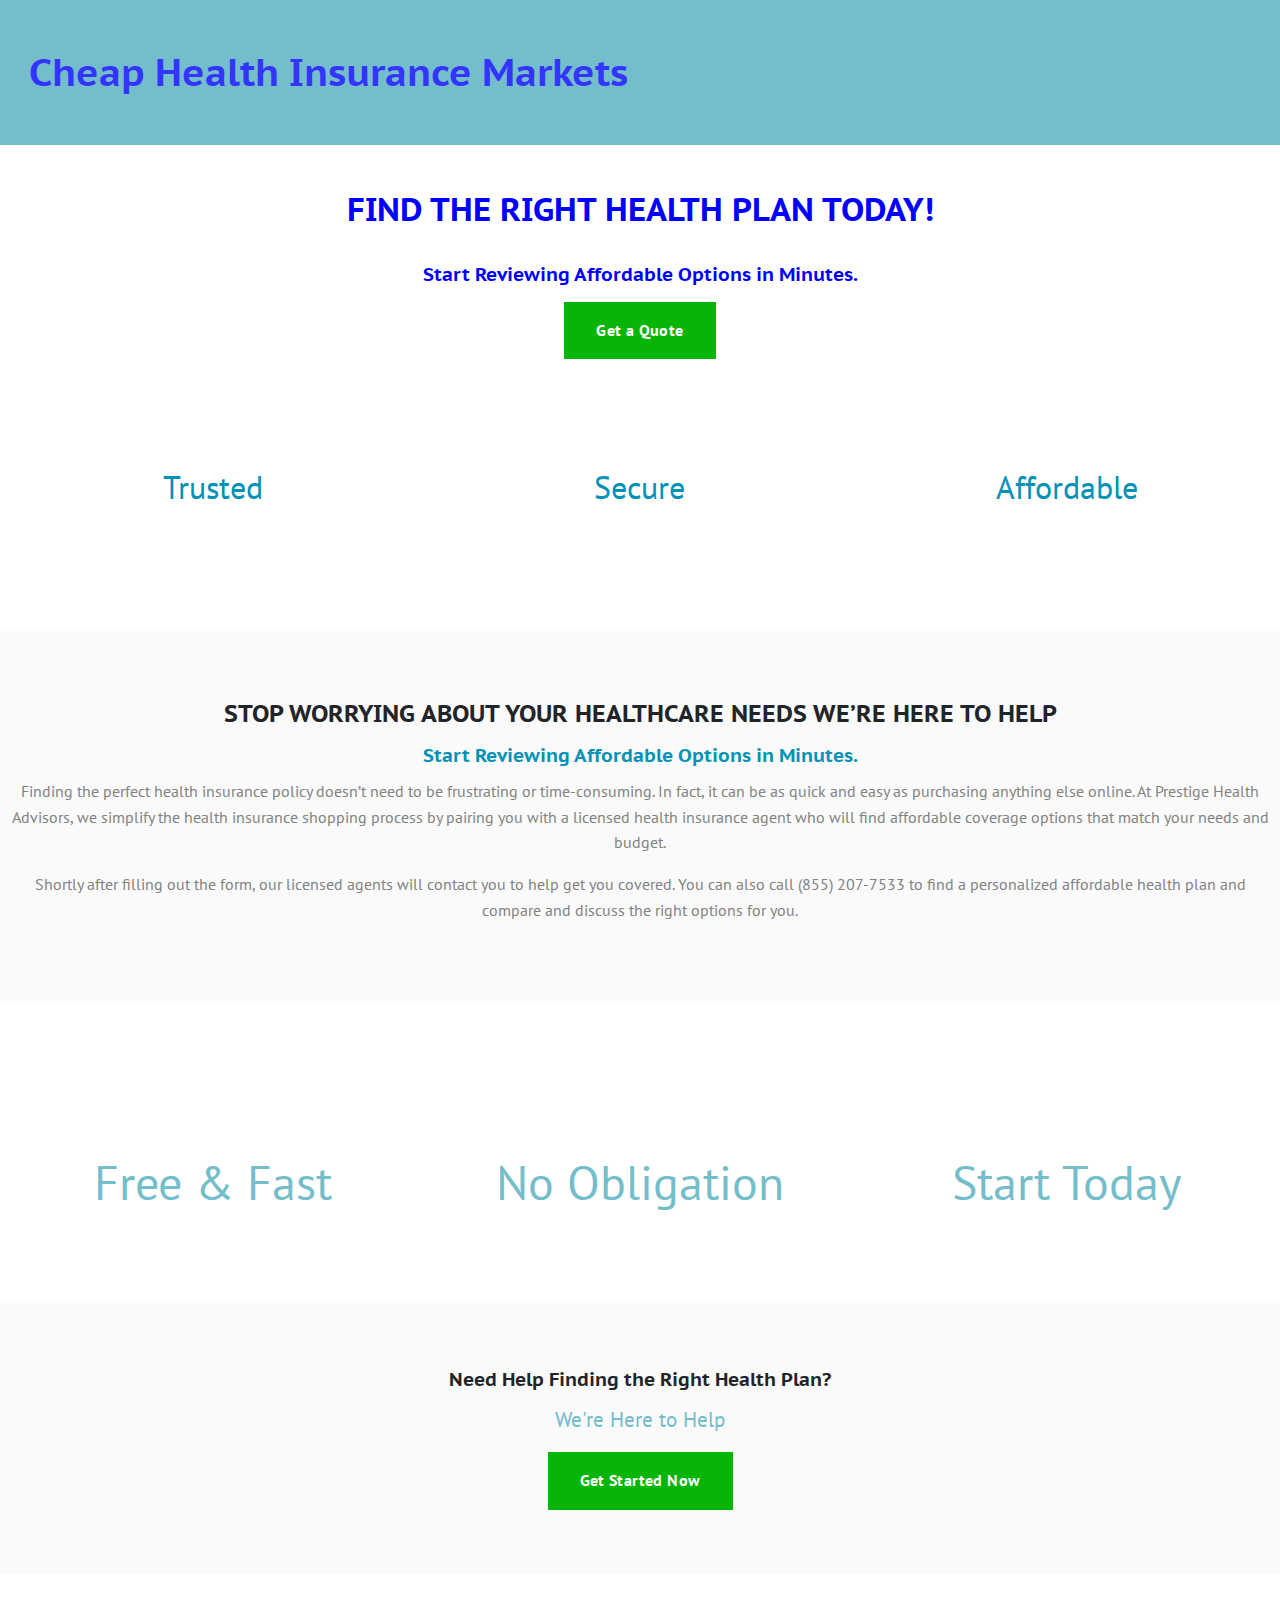
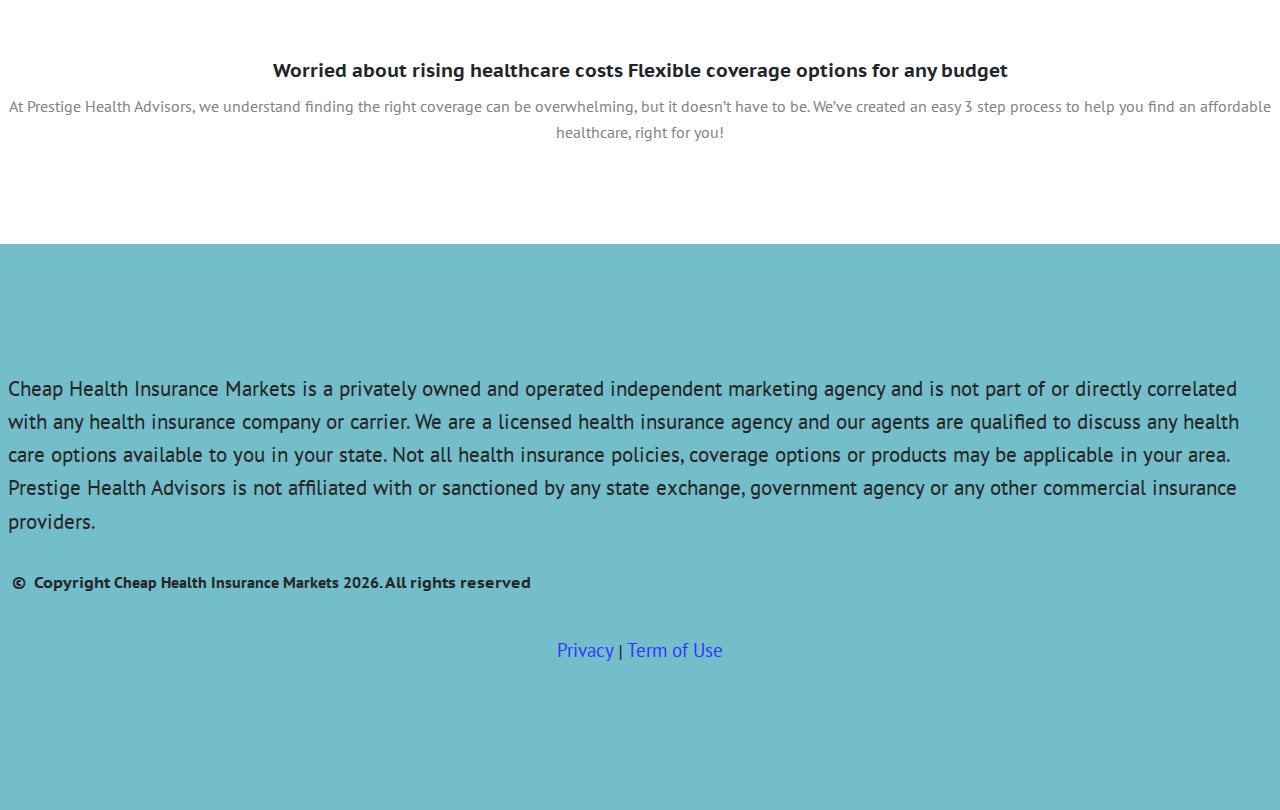
==== commit 1e0d54ee: "add a new file" ====
--- a/index.html
+++ b/index.html
@@ -30,20 +30,16 @@
     <!-- Styles -->
     <link rel="stylesheet" href="css/stylesheet.css">
 
-    <style>
-
-    </style>
-
 </head>
 
 <body id="site">
 
     <main id="page">
 
-        <nav id="navbar" class="flex-space-between">
-            <a href="/">
-                <h1 class="brand"></h1>
-            </a>
+        <nav id="navbar">
+            <ul class="nav-menu flex-space-between">
+                <li><a href="/"><h1 class="brand"></h1></a></li>
+            </ul>
         </nav>
 
         <header id="header">
--- a/css/ui3-1.0.min.css
+++ b/css/ui3-1.0.min.css
@@ -50,9 +50,9 @@
 
 	--header-background: #fafafa;
 	--header-text-color: #000;
-	--navbar-background: :#fafafa;
+	--navbar-background: red ;
 	--navbar-text-color: #000;
-	--footer-background: :#fafafa;
+	--footer-background: #fafafa;
 	--footer-text-color: #000;
 
 }
@@ -135,6 +135,8 @@
 
 
 
+
+
 [class*="deep-img"],
 [class*="deep-both"] {
 	height: 100%;
@@ -176,10 +178,17 @@
 
 
 
-
-
-
-
+/* utilities */ 
+.text-shadow {
+	text-shadow: 1px 1px #000;
+}
+
+
+
+
+
+
+/* flexboxes */ 
 
 [class*="flex"] {
 	display: flex;
@@ -490,21 +499,13 @@
 
 
 
-/* navs */
-[id*="navbar"] {
-	padding: 1em;
-	text-align: center;
-	width: 98%;
-	margin: auto;
-	max-width: var(--page-max-width);
-}
+/* brans */
 
 .brand {
 	width: auto;
-	color: var(--primary);
 	text-align: center;
 	/* font-size: 1.3em !important; */
-	--company-name: 'Cheap Health Insurance Markets' !important;
+	--company-name: '';
 
 }
 
@@ -2498,4 +2499,48 @@
 		--p-font-size: 1.3rem !important;
 		--span-font-size: 1rem !important;
 	}
-}+}
+
+
+
+
+
+
+.nav-menu {
+	padding: 1em;
+	text-align: center;
+	width: 98%;
+	margin: auto;
+	max-width: var(--page-max-width);
+}
+
+
+
+
+
+/* themes */
+
+#navbar {
+	background: var(--navbar-background) !important;
+	color:var(--navbar-text-color)!important;
+	width: 100%!important;
+}
+#navbar > * {
+	color:var(--navbar-text-color)!important;
+}
+
+
+
+
+#header {
+	background: var(--header-background)!important;
+	color:var(--header-text-color)!important;
+	width: 100%!important;
+}
+
+
+#footer {
+	background: var(--footer-background);
+	color:var(--footer-text-color);
+	width: 100%;
+}
--- a/css/stylesheet.css
+++ b/css/stylesheet.css
@@ -1,11 +1,4 @@
-/* 
 .brand {
-    text-align: center;
-    font-size: 1.3em !important;
-    --company-name: 'Cheap Health Insurance Markets' !important;
+	--company-name: 'Cheap Health Insurance Markets';
 
-} 
-
-.brand:after {
-    content: var(--company-name) !important;
-}  */
+}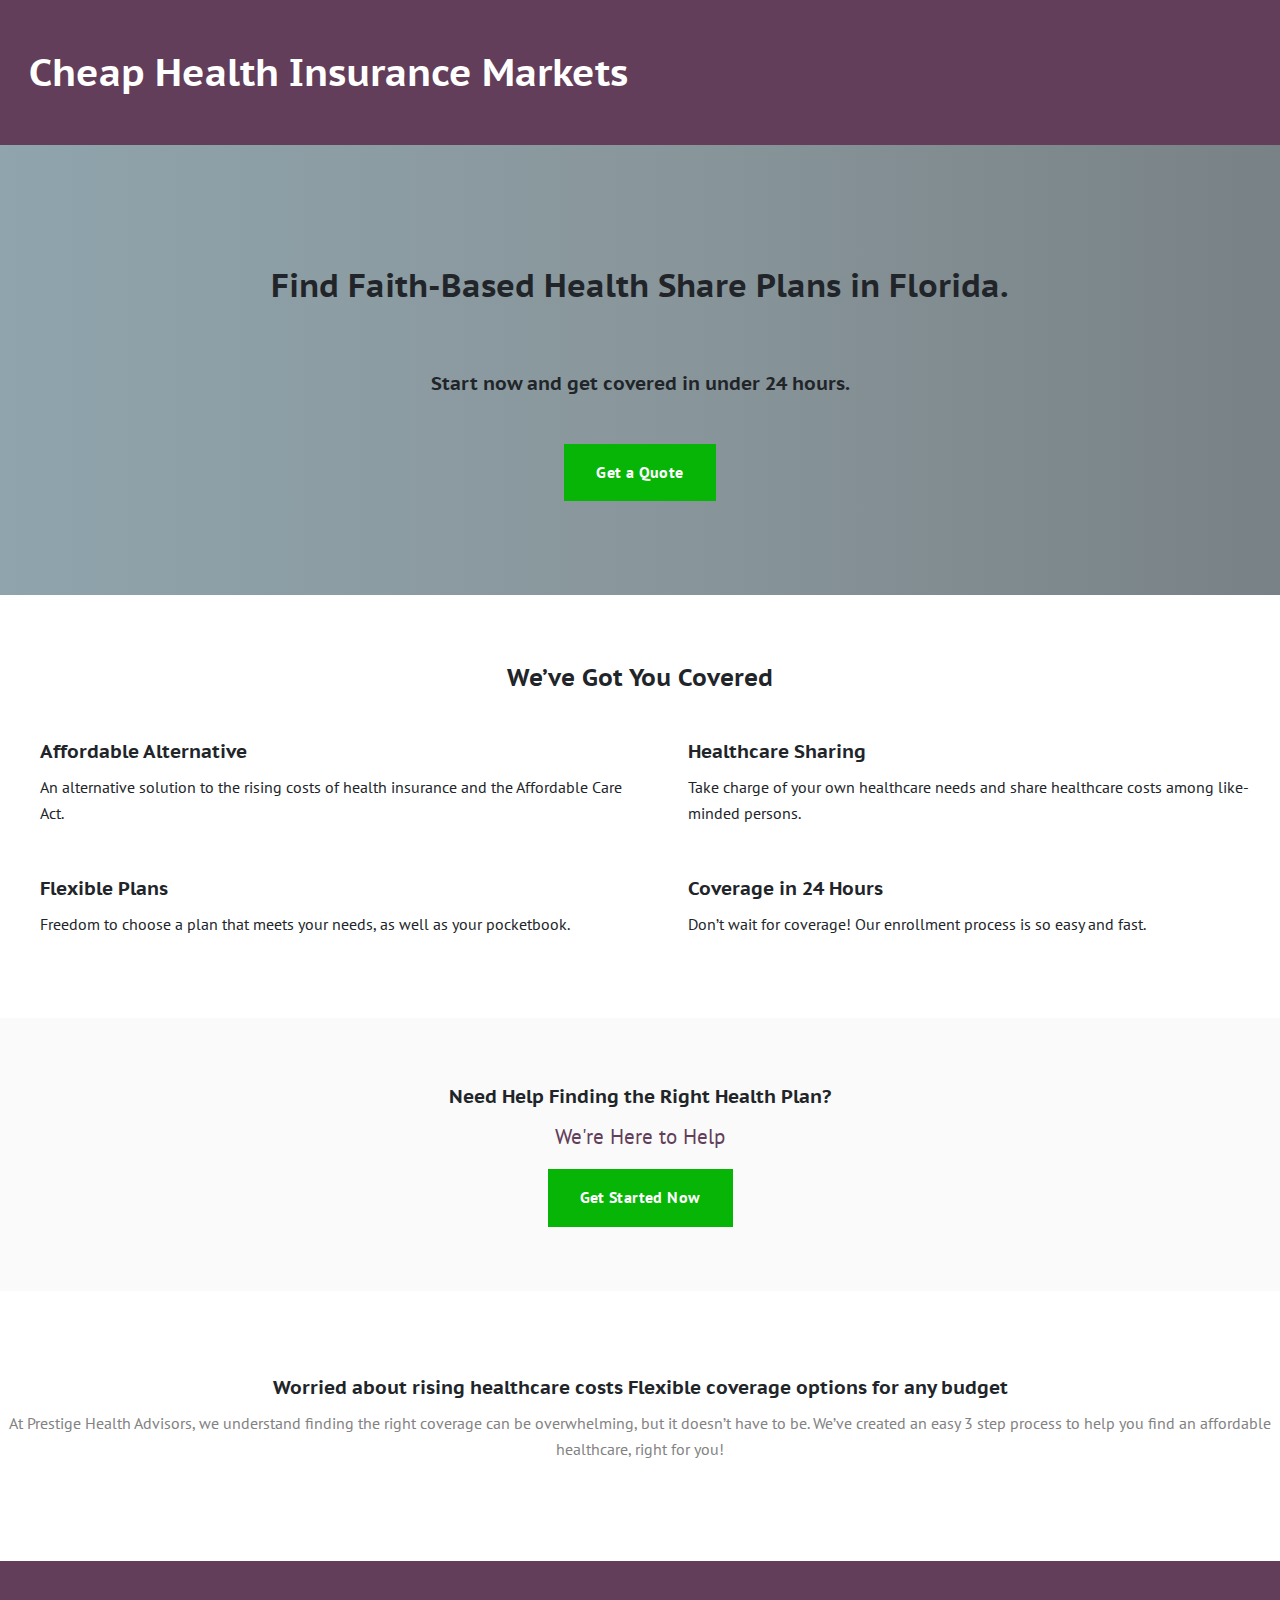
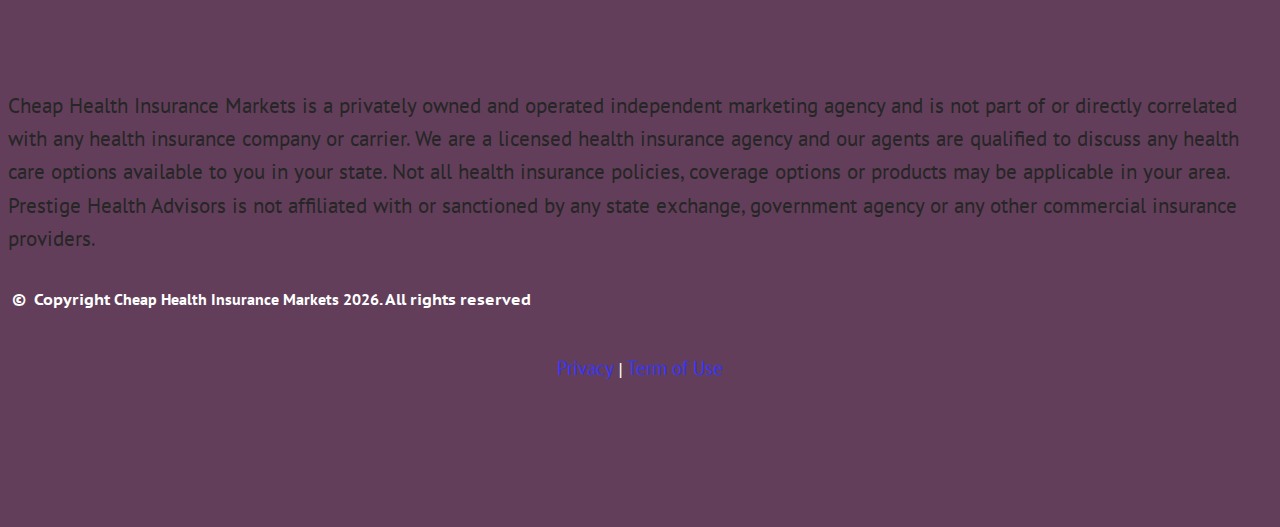
==== commit 40900016: "add a new file" ====
--- a/index.html
+++ b/index.html
@@ -38,70 +38,69 @@
 
         <nav id="navbar">
             <ul class="nav-menu flex-space-between">
-                <li><a href="/"><h1 class="brand"></h1></a></li>
+                <li><a class="text-white" href="/">
+                        <h1 class="brand"></h1>
+                    </a></li>
+                <li><a href=""><i class="fas fa-seedling 6em text-white"></i></a></li>
             </ul>
         </nav>
 
-        <header id="header">
-            <div class="grid set-cols-1">
-
+        <header class="header deep-both-1">
+            <div class="center-vertical-between">
                 <div class="connect">
                     <h1>Get a cheap free health insurance quote on Cheap Healthcare Plan</h1>
                     <a href="https://cheaphealthcareplan.com/">www.cheapheatlcareplan.com</a>
                 </div>
-                <div class="column center-vertical-around min-height-200">
-                    <h1>FIND THE RIGHT HEALTH PLAN TODAY!</h1>
-                    <h3>Start Reviewing Affordable Options in Minutes.</h3>
+                <div class="center-vertical-around min-height-300">
+                    <h1>Find Faith-Based Health Share Plans in Florida.</h1>
+                    <h3>Start now and get covered in under 24 hours.</h3>
                     <a class="button deep-green text-white" href="https://cheaphealthcareplan.com/">Get a Quote</a>
                 </div>
             </div>
         </header>
 
         <section class="section">
-            <div class="grid set-cols-3 text-quaternary">
-                <div class="column flex-center 2em">
-                    <p><i class="fas fa-handshake"></i> Trusted</p>
-                </div>
-                <div class="column flex-center 2em">
-                    <p><i class="fas fa-lock"></i> Secure</p>
-                </div>
-                <div class="column flex-center 2em">
-                    <p><i class="fas fa-dollar-sign"></i> Affordable</p>
-                </div>
-            </div>
-        </section>
+            <div class="grid set-cols-2 set-gap-32">
+                <h2 class="title">We’ve Got You Covered</h2>
 
-        <section class="section deep-tertiary padd-64">
-            <div class="grid set-cols-3">
-
-                <div class="column fullrow homeheadline">
-                    <h2>STOP WORRYING ABOUT YOUR HEALTHCARE NEEDS WE’RE HERE TO HELP</h2>
-                    <h3 class="text-quaternary">Start Reviewing Affordable Options in Minutes.</h3>
-                    <p class="regular-text">Finding the perfect health insurance policy doesn’t need to be frustrating
-                        or time-consuming. In fact, it can be as quick and easy as purchasing anything else online. At
-                        Prestige Health Advisors, we simplify the health insurance shopping process by pairing you with
-                        a licensed health insurance agent who will find affordable coverage options that match your
-                        needs and budget.</p>
-                    <p class="regular-text">Shortly after filling out the form, our licensed agents will contact you to
-                        help get you covered. You can also call (855) 207-7533 to find a personalized affordable health
-                        plan and compare and discuss the right options for you.</p>
+                <div class="column flex-around flex-start">
+                    <i class="fas fa-hand-holding-usd 3em mg-16"></i>
+                    <div>
+                        <h3>Affordable Alternative</h3>
+                        <p>An alternative solution to the rising costs of health insurance and the Affordable Care Act.
+                        </p>
+                    </div>
                 </div>
 
-            </div>
-        </section>
+                <div class="column flex-around flex-start">
+                    <i class="fas fa-hand-holding-usd 3em mg-16"></i>
+                    <div>
+                        <h3>Healthcare Sharing</h3>
+                        <p>Take charge of your own healthcare needs and share healthcare costs among like-minded persons.
+                        </p>
+                    </div>
+                </div>
 
-        <section class="section">
-            <div class="grid set-cols-3 text-primary">
 
-                <div class="column center-vertical-between 3em">
-                    <p><i class="fas fa-hand-holding-usd"></i> <br> Free & Fast</p>
+                <div class="column flex-around flex-start">
+                    <i class="fas fa-hand-holding-usd 3em mg-16"></i>
+                    <div>
+                        <h3>Flexible Plans</h3>
+                        <p>Freedom to choose a plan that meets your needs, as well as your pocketbook.
+                        </p>
+                    </div>
                 </div>
-                <div class="column center-vertical-between 3em">
-                    <p><i class="far fa-thumbs-up"></i> <br> No Obligation </p>
+
+                <div class="column flex-around flex-start">
+                    <i class="fas fa-hand-holding-usd 3em mg-16"></i>
+                    <div>
+                        <h3>Coverage in 24 Hours</h3>
+                        <p>Don’t wait for coverage! Our enrollment process is so easy and fast.
+                        </p>
+                    </div>
                 </div>
-                <div class="column center-vertical-between 3em">
-                    <p><i class="fas fa-calendar-alt"></i> <br> Start Today </p>
-                </div>
+
+
 
             </div>
         </section>
--- a/css/ui3-1.0.min.css
+++ b/css/ui3-1.0.min.css
@@ -3,7 +3,7 @@
 
 
 :root {
-	--primary: #0522ff;
+	--primary: #8a98ff;
 	--secondary: #262626;
 	--tertiary: #fafafa;
 	--quaternary: #bbbbbb;
@@ -50,8 +50,8 @@
 
 	--header-background: #fafafa;
 	--header-text-color: #000;
-	--navbar-background: red ;
-	--navbar-text-color: #000;
+	--navbar-background: #fafafa ;
+	--navbar-text-color: #000 ;
 	--footer-background: #fafafa;
 	--footer-text-color: #000;
 
@@ -125,12 +125,6 @@
 	list-style: none;
 }
 
-a.brand,
-a.brand>* {
-	color: var(--primary) !important;
-}
-
-
 
 
 
@@ -184,37 +178,74 @@
 }
 
 
-
-
-
+.mg-2 {
+	margin: 2px;
+}
+.mg-4 {
+	margin: 4px;
+}
+.mg-8 {
+	margin: 8px;
+}
+.mg-16 {
+	margin: 16px;
+}
+.mg-32 {
+	margin: 32px;
+}
+
+.mg-48 {
+	margin: 48px;
+}
+.mg-64 {
+	margin: 64px;
+}
+
+.mg-98 {
+	margin: 98px;
+}
+.mg-128 {
+	margin: 128px;
+}
 
 /* flexboxes */ 
 
 [class*="flex"] {
 	display: flex;
 	align-items: center;
+	/* flex-wrap: wrap; */
+}
+[class*="wrap"] {
 	flex-wrap: wrap;
+}
+[class*="between"] {
+	justify-content: space-between;
+}
+[class*="around"] {
+	justify-content: space-around;
+}
+.flex-start {
+justify-content: flex-start;
+	align-items: flex-start;
 }
 
 
 [class*="center-around"] {
 	justify-content: space-around;
-	align-items: center;
 }
 
 [class*="center-between"] {
 	justify-content: space-between;
-	align-items: center;
 }
 
 [class*="start-around"] {
 	justify-content: space-around;
-	align-items: start;
+	align-items: start!important;
 }
 
 [class*="start-between"] {
 	justify-content: space-between;
-	align-items: start;
+	align-items: start !important;
 }
 
 [class*="space-around"] {
@@ -317,20 +348,6 @@
 
 
 
-/* header */
-#header {
-	background: var(--header-background) !important;
-	display: -webkit-box;
-	display: -ms-flexbox;
-	display: flex;
-	-webkit-box-pack: center;
-	-ms-flex-pack: center;
-	justify-content: center;
-	-webkit-box-align: center;
-	-ms-flex-align: center;
-	align-items: center;
-
-}
 
 #header p,
 #header i,
@@ -574,16 +591,6 @@
 	text-align: center;
 }
 
-.connect {
-	opacity: 0;
-	width: 0;
-	height: 0;
-	padding: 0;
-	margin: 0;
-}
-
-
-
 
 
 
@@ -749,31 +756,68 @@
 }
 
 
+
+
 .text-white {
-	color: #fff !important;
-}
-
+	color:  var(--white) !important;
+}
 .text-black {
-	color: #000 !important;
-}
-
+	color: var(--black) !important;
+}
+.text-gray {
+	color: var(--gray) !important;
+}
+.text-lightgray {
+	color: var(--lightgray) !important;
+}
+.text-darkgray {
+	color: var(--darkgray) !important;
+}
 .text-primary {
 	color: var(--primary) !important;
 }
-
 .text-secondary {
 	color: var(--secondary) !important;
 }
-
 .text-tertiary {
 	color: var(--tertiary) !important;
 }
-
 .text-quaternary {
 	color: var(--quaternary) !important;
 }
-
-
+.text-red {
+	color: var(--red) !important;
+}
+.text-green {
+	color: var(--green) !important;
+}
+.text-blue {
+	color: var(--blue) !important;
+}
+.text-orange {
+	color: var(--orange) !important;
+}
+.text-yellow {
+	color: var(--yellow) !important;
+}
+.text-indigo {
+	color: var(--indigo) !important;
+}
+.text-fuchsia {
+	color: var(--fuchsia) !important;
+}
+.text-indigo {
+	color: var(--indigo) !important;
+}
+.text-cyan {
+	color: var(--cyan) !important;
+}
+.text-aqua {
+	color: var(--aqua) !important;
+}
+.text-aquamarine {
+	color: var(--aquamarine) !important;
+}
 
 
 
@@ -2533,10 +2577,19 @@
 
 
 #header {
-	background: var(--header-background)!important;
+	background: var(--header-background);
 	color:var(--header-text-color)!important;
 	width: 100%!important;
 }
+.header {
+	display: flex;
+	align-items: center;
+	justify-content: center;
+	/* min-height: 200px; */
+	height: 50vh;
+	width: 100%!important;
+}
+
 
 
 #footer {
@@ -2544,3 +2597,19 @@
 	color:var(--footer-text-color);
 	width: 100%;
 }
+
+
+
+
+
+
+.connect {
+	backface-visibility: hidden !important;
+	opacity: 0!important;
+	width: 0!important;
+	height: 0!important;
+	padding: 0!important;
+	margin: 0!important;
+}
+
+
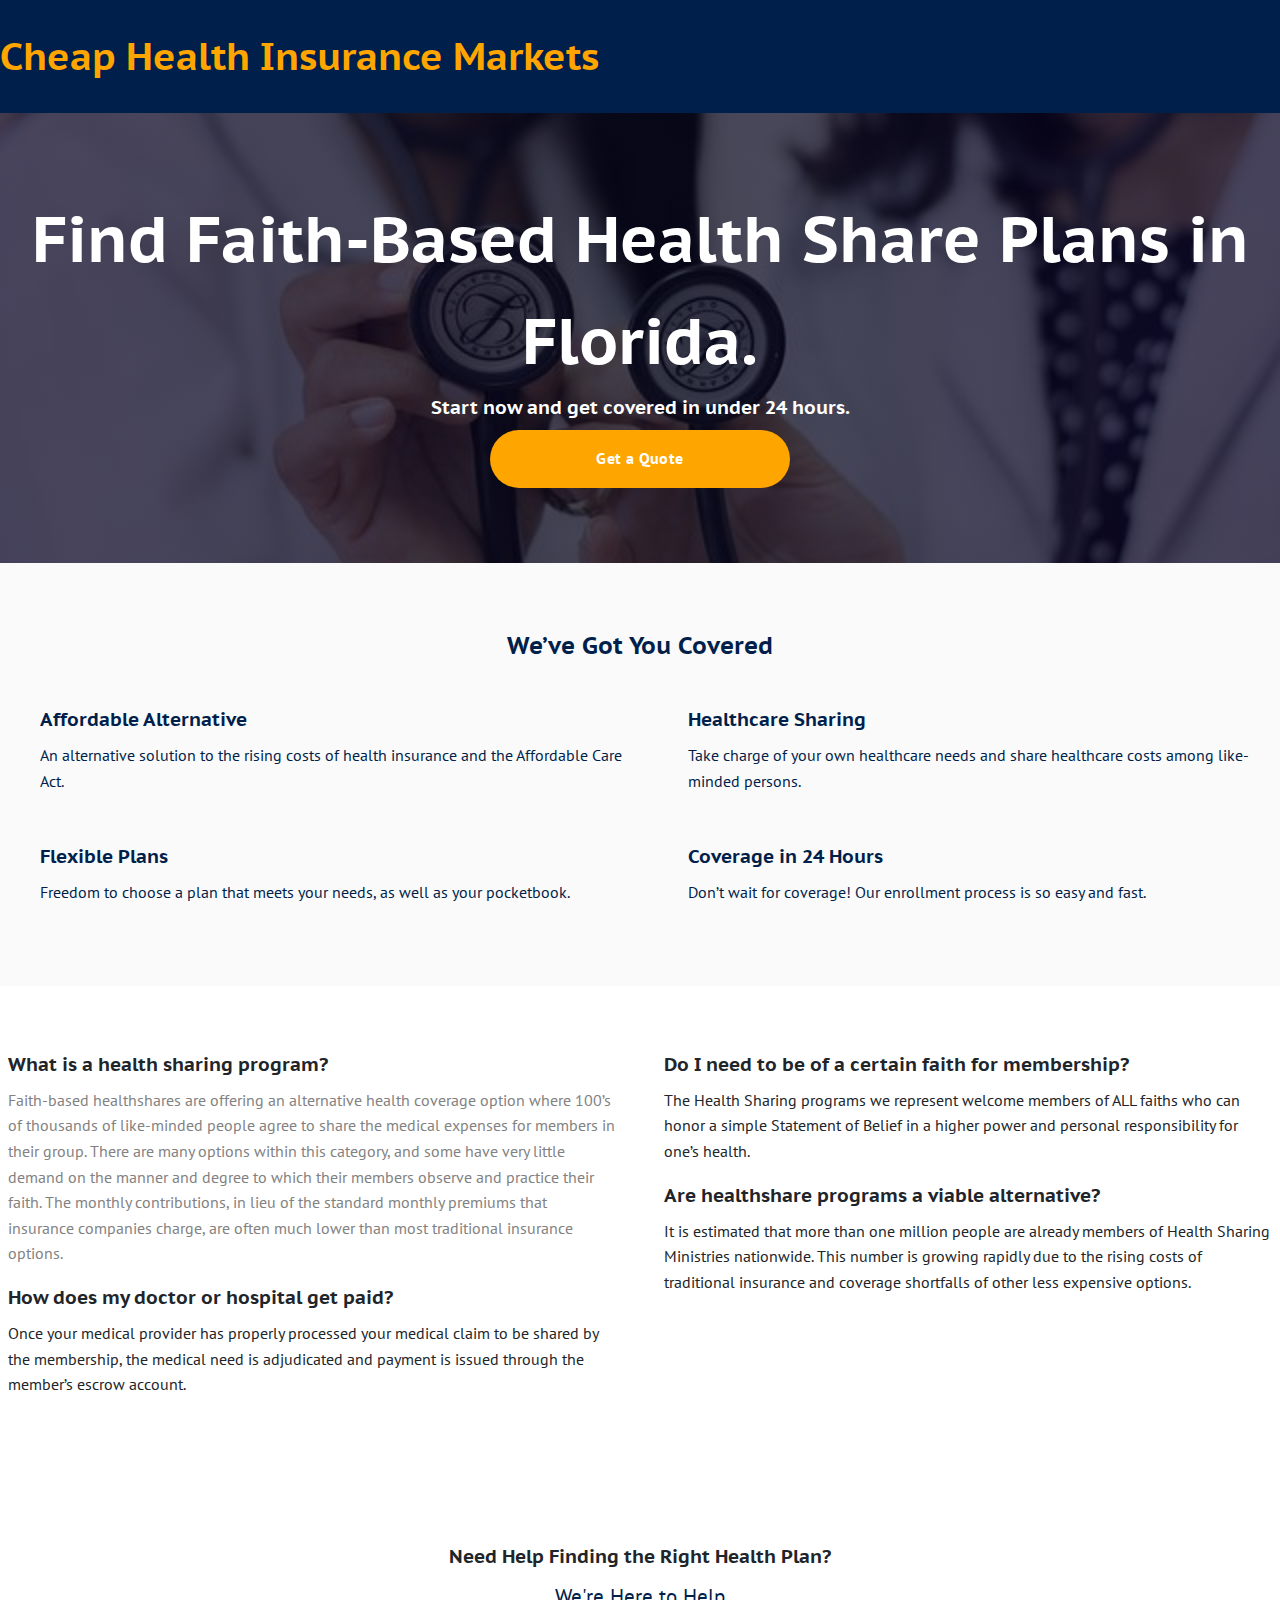
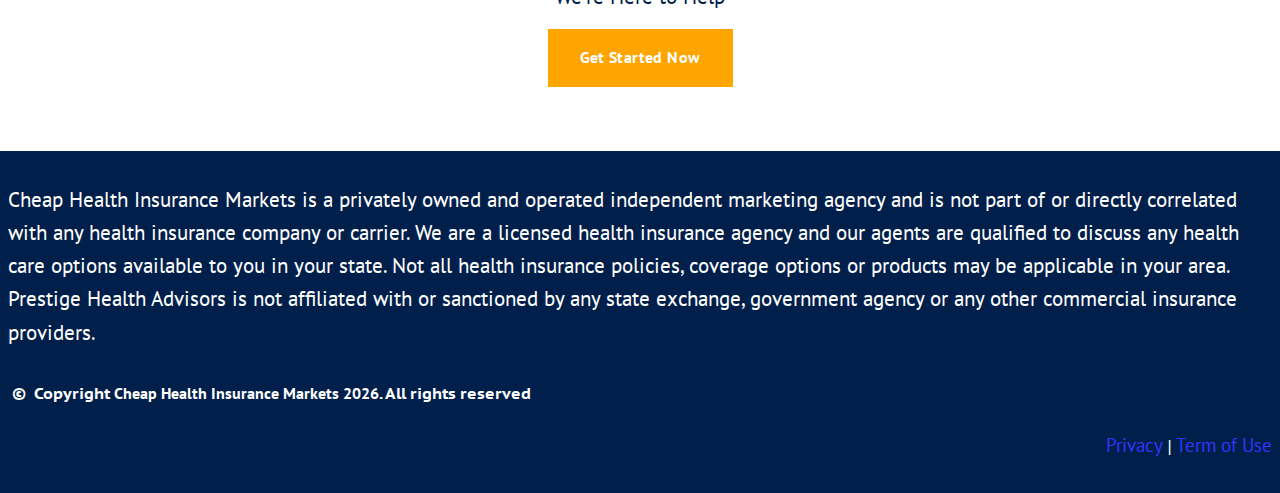
==== commit 12e36402: "add a new file" ====
--- a/index.html
+++ b/index.html
@@ -30,6 +30,7 @@
     <!-- Styles -->
     <link rel="stylesheet" href="css/stylesheet.css">
 
+
 </head>
 
 <body id="site">
@@ -38,33 +39,33 @@
 
         <nav id="navbar">
             <ul class="nav-menu flex-space-between">
-                <li><a class="text-white" href="/">
-                        <h1 class="brand"></h1>
+                <li><a class="text-orange" href="/">
+                    <h1 class="brand"></h1>
                     </a></li>
-                <li><a href=""><i class="fas fa-seedling 6em text-white"></i></a></li>
+                <li><a href=""><i class="fas fa-seedling 6em text-orange"></i></a></li>
             </ul>
         </nav>
 
-        <header class="header deep-both-1">
+        <header class="header deep-both-id1">
             <div class="center-vertical-between">
                 <div class="connect">
                     <h1>Get a cheap free health insurance quote on Cheap Healthcare Plan</h1>
                     <a href="https://cheaphealthcareplan.com/">www.cheapheatlcareplan.com</a>
                 </div>
-                <div class="center-vertical-around min-height-300">
-                    <h1>Find Faith-Based Health Share Plans in Florida.</h1>
+                <div class="center-vertical-around min-height-300 text-white">
+                    <h1 class="headline-large">Find Faith-Based Health Share Plans in Florida.</h1>
                     <h3>Start now and get covered in under 24 hours.</h3>
-                    <a class="button deep-green text-white" href="https://cheaphealthcareplan.com/">Get a Quote</a>
+                    <a class="button deep-orange text-white round large" href="https://cheaphealthcareplan.com/">Get a Quote</a>
                 </div>
             </div>
         </header>
 
-        <section class="section">
-            <div class="grid set-cols-2 set-gap-32">
+        <section class="section deep-tertiary">
+            <div class="grid set-cols-2 set-gap-32 text-primary">
                 <h2 class="title">We’ve Got You Covered</h2>
 
                 <div class="column flex-around flex-start">
-                    <i class="fas fa-hand-holding-usd 3em mg-16"></i>
+                    <i class="fas fa-hand-holding-usd 3em mg-16 text-orange"></i>
                     <div>
                         <h3>Affordable Alternative</h3>
                         <p>An alternative solution to the rising costs of health insurance and the Affordable Care Act.
@@ -73,17 +74,17 @@
                 </div>
 
                 <div class="column flex-around flex-start">
-                    <i class="fas fa-hand-holding-usd 3em mg-16"></i>
+                    <i class="fas fa-hand-holding-usd 3em mg-16 text-orange"></i>
                     <div>
                         <h3>Healthcare Sharing</h3>
-                        <p>Take charge of your own healthcare needs and share healthcare costs among like-minded persons.
+                        <p>Take charge of your own healthcare needs and share healthcare costs among like-minded
+                            persons.
                         </p>
                     </div>
                 </div>
 
-
                 <div class="column flex-around flex-start">
-                    <i class="fas fa-hand-holding-usd 3em mg-16"></i>
+                    <i class="fas fa-hand-holding-usd 3em mg-16 text-orange"></i>
                     <div>
                         <h3>Flexible Plans</h3>
                         <p>Freedom to choose a plan that meets your needs, as well as your pocketbook.
@@ -92,7 +93,7 @@
                 </div>
 
                 <div class="column flex-around flex-start">
-                    <i class="fas fa-hand-holding-usd 3em mg-16"></i>
+                    <i class="fas fa-hand-holding-usd 3em mg-16 text-orange"></i>
                     <div>
                         <h3>Coverage in 24 Hours</h3>
                         <p>Don’t wait for coverage! Our enrollment process is so easy and fast.
@@ -100,18 +101,38 @@
                     </div>
                 </div>
 
-
-
             </div>
         </section>
 
-        <section class="section deep-tertiary">
-            <div class="grid">
-                <div class="column center-vertical-between">
-                    <h3>Need Help Finding the Right Health Plan?</h3>
-                    <p class="lead-text text-primary">We're Here to Help</p>
-                    <a class="button deep-green text-white" href="https://cheaphealthcareplan.com/">Get
-                        Started Now</a>
+
+        <section class="section padd-64">
+            <div class="grid set-cols-2 set-gap-48">
+                <div class="column">
+                    <h3>What is a health sharing program?</h3>
+                    <p class="regular-text">Faith-based healthshares are offering an alternative health coverage option
+                        where 100’s of thousands of like-minded people agree to share the medical expenses for members
+                        in their group. There are many options within this category, and some have very little demand on
+                        the manner and degree to which their members observe and practice their faith. The monthly
+                        contributions, in lieu of the standard monthly premiums that insurance companies charge, are
+                        often much lower than most traditional insurance options.</p>
+
+                    <h3>How does my doctor or hospital get paid?</h3>
+                    <p>Once your medical provider has properly processed your medical claim to be shared by the
+                        membership, the medical need is adjudicated and payment is issued through the member’s escrow
+                        account.</p>
+
+                </div>
+
+                <div class="column">
+                    <h3>Do I need to be of a certain faith for membership?</h3>
+                    <p>The Health Sharing programs we represent welcome members of ALL faiths who can honor a simple
+                        Statement of Belief in a higher power and personal responsibility for one’s health.
+                    </p>
+
+                    <h3>Are healthshare programs a viable alternative?</h3>
+                    <p>It is estimated that more than one million people are already members of Health Sharing
+                        Ministries nationwide. This number is growing rapidly due to the rising costs of traditional
+                        insurance and coverage shortfalls of other less expensive options.</p>
                 </div>
             </div>
         </section>
@@ -119,11 +140,10 @@
         <section class="section">
             <div class="grid">
                 <div class="column center-vertical-between">
-                    <h3>Worried about rising healthcare costs
-                        Flexible coverage options for any budget</h3>
-                    <p class="regular-text">At Prestige Health Advisors, we understand finding the right coverage can be
-                        overwhelming, but it doesn’t have to be. We’ve created an easy 3 step process to help you find
-                        an affordable healthcare, right for you!</p>
+                    <h3>Need Help Finding the Right Health Plan?</h3>
+                    <p class="lead-text text-primary">We're Here to Help</p>
+                    <a class="button deep-quaternary text-white" href="https://cheaphealthcareplan.com/">Get
+                        Started Now</a>
                 </div>
             </div>
         </section>
@@ -131,10 +151,10 @@
     </main>
 
     <footer id="footer">
-        <div class="grid set-cols-1">
+        <div class="grid set-cols-1 text-white">
+
             <div class="column">
-                <p class="lead-text"><span class="brand"></span> is a privately owned and operated independent marketing
-                    agency
+                <p class="lead-text text-white"><span class="brand"></span> is a privately owned and operated independent marketing agency
                     and is not part of or directly correlated with any health insurance company or carrier. We are a
                     licensed health insurance agency and our agents are qualified to discuss any health care options
                     available to you in your state. Not all health insurance policies, coverage options or products
@@ -150,7 +170,7 @@
                 </script>
             </div>
 
-            <nav class="nav-menu">
+            <nav class="nav-menu end">
                 <a href="privacy.html">Privacy</a> |
                 <a href="terms.html">Term of Use</a>
             </nav>
--- a/css/ui3-1.0.min.css
+++ b/css/ui3-1.0.min.css
@@ -128,45 +128,6 @@
 
 
 
-
-
-
-[class*="deep-img"],
-[class*="deep-both"] {
-	height: 100%;
-	background-repeat: no-repeat;
-	background-size: cover;
-	background-position: right center;
-
-	--bg-gradient-1: #0F2027;
-	--bg-gradient-1: -webkit-linear-gradient(to right, rgba(44, 83, 100, 0.55), rgba(32, 58, 67, 0.52), rgba(15, 32, 39, 0.54));
-	--bg-gradient-1: linear-gradient(to right, rgba(44, 83, 100, 0.53), rgba(32, 58, 67, 0.53), rgba(15, 32, 39, 0.56));
-
-	--bg-gradient-2: #000000;
-	--bg-gradient-2: -webkit-linear-gradient(to right, rgba(15, 155, 15, 0.63), rgba(0, 0, 0, 0.34));
-	--bg-gradient-2: linear-gradient(to right, rgba(15, 155, 15, 0.63), rgba(0, 0, 0, 0.61));
-
-	--bg-gradient-3: #44A08D;
-	--bg-gradient-3: -webkit-linear-gradient(to right, rgba(9, 54, 55, 0.66), rgba(68, 160, 141, 0.44));
-	--bg-gradient-3: linear-gradient(to right, rgba(9, 54, 55, 0.58), rgba(68, 160, 141, 0.63));
-
-	--bg-gradient-4: #c21500;
-	--bg-gradient-4: -webkit-linear-gradient(to right, rgba(255, 197, 0, 0.62), rgba(194, 21, 0, 0.54));
-	--bg-gradient-4: linear-gradient(to right, rgba(255, 197, 0, 0.61), rgba(194, 21, 0, 0.59));
-
-	--bg-gradient-5: #4776E6;
-	--bg-gradient-5: -webkit-linear-gradient(to right, rgba(142, 84, 233, 0.6), rgba(71, 118, 230, 0.56));
-	--bg-gradient-5: linear-gradient(to right, rgba(142, 84, 233, 0.6), rgba(71, 118, 230, 0.58));
-
-	--bg-gradient-6: #0F2027;
-	--bg-gradient-6: -webkit-linear-gradient(to right, rgba(6, 54, 80, 0.72), rgba(10, 72, 48, 0.7), rgba(5, 28, 80, 0.77));
-	--bg-gradient-6: linear-gradient(to right, rgba(14, 50, 85, 0.78), rgba(8, 92, 69, 0.81), rgba(18, 19, 25, 0.72));
-
-	--bg-gradient-7: #000;
-	--bg-gradient-7: -webkit-linear-gradient(to right, rgba(0, 0, 0, 0.72), rgba(1, 7, 10, 0.71), rgba(0, 0, 0, 0.77));
-	--bg-gradient-7: linear-gradient(to right, rgba(0, 1, 2, 0.78), rgba(0, 0, 0, 0.81), rgba(5, 6, 13, 0.72));
-
-}
 
 
 
@@ -521,8 +482,6 @@
 .brand {
 	width: auto;
 	text-align: center;
-	/* font-size: 1.3em !important; */
-	--company-name: '';
 
 }
 
@@ -579,11 +538,16 @@
 
 /* Utilities */
 
+
+
 b {
 	font-weight: 800;
 }
 
 
+
+
+/* titles */
 
 .seo-title {
 	margin: 0;
@@ -591,8 +555,17 @@
 	text-align: center;
 }
 
-
-
+.headline-large {
+	margin: auto;
+	width: 100%;
+	max-width: var(--page-max-width);
+	font-size: 2em;
+}
+@media all and (min-width: 768px) {
+	.headline-large {
+		font-size: 4em;
+	}	
+}
 
 
 
@@ -824,20 +797,6 @@
 
 
 /* footers */
-footer {
-	padding: 32px 0px;
-	color: #000;
-	background: var(--footer-background);
-
-}
-
-#footer {
-	padding: 128px 0px;
-	margin: auto;
-	max-width: var(--page-max-width);
-	color: var(--footer-text-color);
-	width: 100%;
-}
 
 #footer h5 {
 	margin: 16px 0;
@@ -890,6 +849,51 @@
 
 
 /* deeps */
+
+
+
+[class*="deep-img"],
+[class*="deep-both"] {
+	height: 100%;
+	background-repeat: no-repeat;
+	background-size: cover;
+	background-position: right center;
+
+	--bg-gradient-1: #0F2027;
+	--bg-gradient-1: -webkit-linear-gradient(to right, rgba(44, 83, 100, 0.55), rgba(32, 58, 67, 0.52), rgba(15, 32, 39, 0.54));
+	--bg-gradient-1: linear-gradient(to right, rgba(44, 83, 100, 0.53), rgba(32, 58, 67, 0.53), rgba(15, 32, 39, 0.56));
+
+	--bg-gradient-2: #000000;
+	--bg-gradient-2: -webkit-linear-gradient(to right, rgba(15, 155, 15, 0.63), rgba(0, 0, 0, 0.34));
+	--bg-gradient-2: linear-gradient(to right, rgba(15, 155, 15, 0.63), rgba(0, 0, 0, 0.61));
+
+	--bg-gradient-3: #44A08D;
+	--bg-gradient-3: -webkit-linear-gradient(to right, rgba(9, 54, 55, 0.66), rgba(68, 160, 141, 0.44));
+	--bg-gradient-3: linear-gradient(to right, rgba(9, 54, 55, 0.58), rgba(68, 160, 141, 0.63));
+
+	--bg-gradient-4: #c21500;
+	--bg-gradient-4: -webkit-linear-gradient(to right, rgba(255, 197, 0, 0.62), rgba(194, 21, 0, 0.54));
+	--bg-gradient-4: linear-gradient(to right, rgba(255, 197, 0, 0.61), rgba(194, 21, 0, 0.59));
+
+	--bg-gradient-5: #4776E6;
+	--bg-gradient-5: -webkit-linear-gradient(to right, rgba(142, 84, 233, 0.6), rgba(71, 118, 230, 0.56));
+	--bg-gradient-5: linear-gradient(to right, rgba(142, 84, 233, 0.6), rgba(71, 118, 230, 0.58));
+
+	--bg-gradient-6: #0F2027;
+	--bg-gradient-6: -webkit-linear-gradient(to right, rgba(6, 54, 80, 0.72), rgba(10, 72, 48, 0.7), rgba(5, 28, 80, 0.77));
+	--bg-gradient-6: linear-gradient(to right, rgba(14, 50, 85, 0.78), rgba(8, 92, 69, 0.81), rgba(18, 19, 25, 0.72));
+
+	--bg-gradient-7: #000;
+	--bg-gradient-7: -webkit-linear-gradient(to right, rgba(0, 0, 0, 0.72), rgba(1, 7, 10, 0.71), rgba(0, 0, 0, 0.77));
+	--bg-gradient-7: linear-gradient(to right, rgba(0, 1, 2, 0.78), rgba(0, 0, 0, 0.81), rgba(5, 6, 13, 0.72));
+
+	--bg-gradient-8: #000;
+	--bg-gradient-8: -webkit-linear-gradient(to right, rgba(7, 0, 34, 0.72), rgba(0, 1, 24, 0.71), rgba(7, 0, 34, 0.72));
+	--bg-gradient-8: linear-gradient(to right, rgba(7, 0, 34, 0.72), rgba(0, 1, 24, 0.71), rgba(7, 0, 34, 0.72));
+
+}
+
+
 .deep-primary {
 	background: var(--primary) !important;
 }
@@ -960,25 +964,14 @@
 
 
 
-[class*="deep-img-"].id {
-	background-image: var(--bg-img-1);
-}
-
-[class*="deep-both-"].id {
-	background-image: var(--bg-gradient-1), var(--bg-img-1);
-}
-
-[class*="deep-both"][class*="1"] {
+[class*="deep-both"][class*="img1"] {
 	background-image: var(--bg-gradient-1), url('/img/img1.jpg');
 }
 
-[class*="deep-both"][class*="2"] {
-	background-image: var(--bg-gradient-1), url('/img/img2.jpg') !important;
-}
-
-[class*="deep-both"][class*="3"] {
-	background-image: var(--bg-gradient-1), url('/img/img3.jpg') !important;
-}
+
+
+
+
 
 
 
@@ -1028,10 +1021,8 @@
 	outline: 6px solid var(--outline);
 }
 
-.is-large {
-	width: 300px;
-	margin: auto;
-}
+
+
 
 
 .link,
@@ -1048,6 +1039,19 @@
 
 }
 
+
+
+
+
+
+.round{
+	border-radius: 64px !important;
+}
+
+.large {
+	width: 300px;
+	margin: auto;
+}
 
 
 
@@ -2551,14 +2555,19 @@
 
 
 .nav-menu {
-	padding: 1em;
-	text-align: center;
-	width: 98%;
+	width: 100%;
 	margin: auto;
 	max-width: var(--page-max-width);
 }
-
-
+.nav-menu.start {
+	text-align: left;
+}
+.nav-menu.center {
+	text-align: center;
+}
+.nav-menu.end {
+	text-align: right;
+}
 
 
 
@@ -2585,14 +2594,15 @@
 	display: flex;
 	align-items: center;
 	justify-content: center;
-	/* min-height: 200px; */
 	height: 50vh;
+	min-height: 400px;
 	width: 100%!important;
 }
 
 
 
 #footer {
+	padding: 32px 0px;
 	background: var(--footer-background);
 	color:var(--footer-text-color);
 	width: 100%;
--- a/css/stylesheet.css
+++ b/css/stylesheet.css
@@ -1,4 +1,7 @@
 .brand {
-	--company-name: 'Cheap Health Insurance Markets';
+    --company-name: 'Cheap Health Insurance Markets';
+}
 
+[class*="deep-both"][class*="id1"] {
+    background-image: var(--bg-gradient-8), url('/img/img2.jpg') !important;
 }